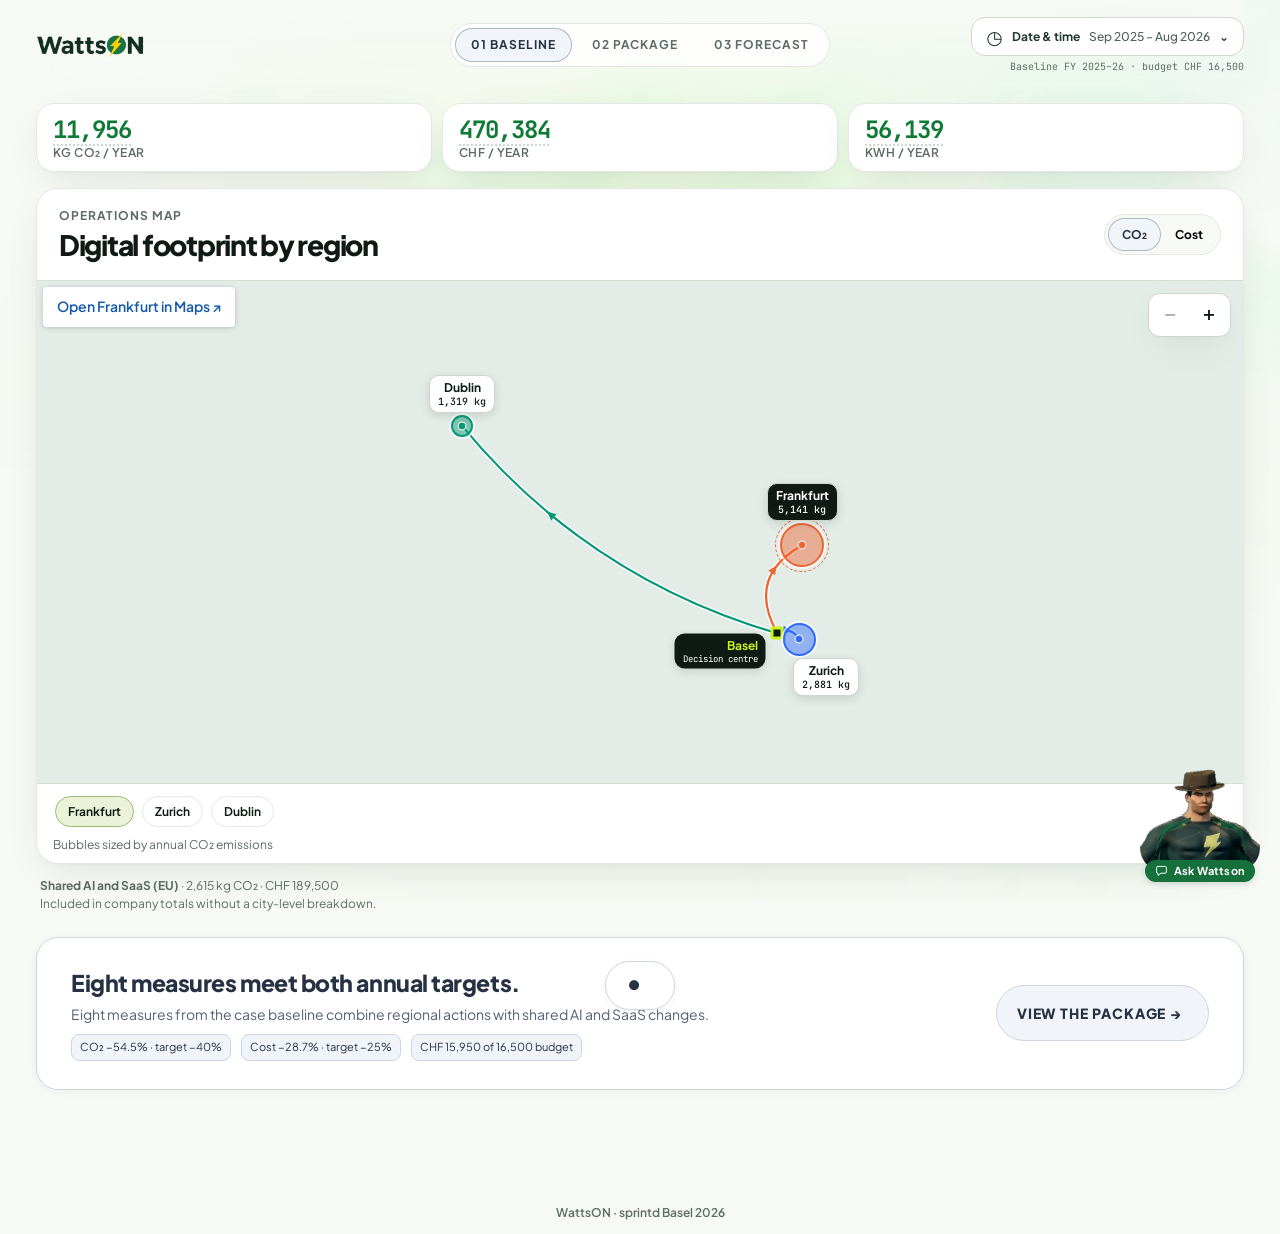
==== frontend/index.html @ 90467ec3 "Refine WattsON measures, approvals, and navigation" ====
<!DOCTYPE html>
<html lang="en">
<head>
<meta charset="UTF-8">
<meta name="viewport" content="width=device-width, initial-scale=1.0">
<title>WattsOn · The Baseline</title>
<link href="https://fonts.googleapis.com/css2?family=Plus+Jakarta+Sans:wght@400;500;600;700;800&family=JetBrains+Mono:wght@400;500;700&display=swap" rel="stylesheet">
<style>
:root{
  --bg:#F7F9F5; --surface:#FFFFFF; --ink:#0F1A14; --ink2:#2B3A31; --mute:#5E6B64; --line:#E3E9E2; --line2:#CDD6CF;
  --volt:#C8F31D; --volt-d:#8CB800; --eco:#16A34A; --eco-d:#0F7A36; --elec:#2563EB; --elec-l:#DBEAFE; --red:#DC2626; --amber:#D97706;
  --zrh:#2F6BFF; --fra:#F2652F; --dub:#12B886; --eu:#8B5CF6;
  --r:22px; --shadow:0 1px 2px #0f1a1408,0 12px 40px -12px #0f1a1420;
}
*{box-sizing:border-box;margin:0;padding:0}
html{scroll-behavior:smooth}
body{background:var(--bg);color:var(--ink);font-family:var(--font-ui);font-size:16px;line-height:1.5;overflow-x:hidden;-webkit-font-smoothing:antialiased}
.mono{font-family:var(--font-data);font-variant-numeric:tabular-nums}
button{font-family:inherit;cursor:pointer}
:focus-visible{outline:3px solid var(--elec);outline-offset:3px;border-radius:8px}
#gl{position:fixed;inset:0;width:100%;height:100%;z-index:0;display:block}
.wrap{--page-gutter:36px;position:relative;z-index:2;max-width:1360px;margin:0 auto;padding:0 var(--page-gutter)}
.ico{width:1em;height:1em;stroke:currentColor;fill:none;stroke-width:2.2;stroke-linecap:round;stroke-linejoin:round;vertical-align:-.12em}

/* nav */
nav{position:sticky;top:0;z-index:30;display:flex;align-items:center;justify-content:space-between;padding:16px 0;background:linear-gradient(#F7F9F5f0,#F7F9F500);backdrop-filter:blur(14px)}
.logo{display:flex;align-items:center;gap:10px;font-weight:800;font-size:19px;letter-spacing:-.02em}
.logo .orb{width:30px;height:30px;border-radius:50%;background:radial-gradient(circle at 35% 35%,#fff 0,var(--volt) 30%,var(--volt-d) 80%);box-shadow:0 0 0 4px #C8F31D55,0 6px 18px #8CB80066}
.crumbs{display:flex;gap:4px;padding:4px;border:1px solid var(--line);border-radius:999px;background:#ffffffcc}
.crumbs span{padding:8px 16px;border-radius:999px;font-size:12px;font-weight:700;letter-spacing:.08em;text-transform:uppercase;color:var(--mute)}
.crumbs span.on{background:var(--ink);color:var(--volt)}
.nav-r{font-size:12px;color:var(--mute)}

/* hero */
.hero{padding:60px 0 30px;display:grid;grid-template-columns:1.15fr .85fr;gap:40px;align-items:end}
.eyebrow{display:inline-flex;align-items:center;gap:10px;font-size:11px;letter-spacing:.2em;text-transform:uppercase;font-weight:700;color:var(--eco-d);padding:7px 14px;border-radius:999px;background:#16A34A14;border:1px solid #16A34A33}
.eyebrow i{width:7px;height:7px;border-radius:50%;background:var(--eco);box-shadow:0 0 0 3px #16A34A33;animation:blink 1.8s infinite}
@keyframes blink{50%{opacity:.35}}
h1{font-size:clamp(46px,6.4vw,92px);font-weight:800;letter-spacing:-.05em;line-height:.96;margin:22px 0 16px}
h1 .g{background:linear-gradient(100deg,var(--eco) 0%,var(--volt-d) 55%,var(--elec) 100%);-webkit-background-clip:text;background-clip:text;color:transparent}
.lede{color:var(--mute);font-size:17px;max-width:560px}
.lede b{color:var(--ink)}
.hero-stats{display:grid;grid-template-columns:1fr 1fr;gap:12px}
.stat{padding:18px 20px;border-radius:18px;background:var(--surface);border:1px solid var(--line);box-shadow:var(--shadow)}
.stat b{display:block;font-family:'JetBrains Mono';font-size:28px;letter-spacing:-.03em;color:var(--eco-d)}
.stat span{font-size:11px;letter-spacing:.14em;text-transform:uppercase;color:var(--mute);font-weight:600}

/* compare */
.compare{display:grid;grid-template-columns:1fr 150px 1fr;margin-top:40px}
.panel{position:relative;border-radius:var(--r);background:var(--surface);border:1px solid var(--line);box-shadow:var(--shadow);padding:34px 36px;overflow:hidden;transition:transform .5s cubic-bezier(.2,.8,.2,1),box-shadow .5s}
.panel:hover{transform:translateY(-4px);box-shadow:0 30px 70px -20px #0f1a1433}
.panel.after{background:linear-gradient(160deg,#ffffff,#F3FCE1);border-color:#C8F31D}
.panel.after::after{content:"";position:absolute;top:-140px;right:-140px;width:380px;height:380px;background:radial-gradient(circle,#C8F31D66,transparent 60%);pointer-events:none}
.ph{display:flex;justify-content:space-between;align-items:center;font-size:11px;letter-spacing:.2em;text-transform:uppercase;color:var(--mute);font-weight:700}
.ph .pill{padding:4px 10px;border-radius:999px;border:1px solid var(--line);font-family:'JetBrains Mono';letter-spacing:0;text-transform:none;font-weight:500;background:#fff}
.panel.after .ph{color:var(--eco-d)}
.big{display:flex;align-items:baseline;gap:12px;margin:22px 0 4px;position:relative;z-index:1}
.big .num{font-family:'JetBrains Mono';font-weight:700;font-size:clamp(44px,4.6vw,68px);letter-spacing:-.05em;line-height:1}
.big small{font-size:15px;color:var(--mute);font-weight:600}
.unit{font-size:13px;color:var(--mute);margin-bottom:22px;display:flex;align-items:center;gap:8px;flex-wrap:wrap;position:relative;z-index:1}
.sep{height:1px;background:var(--line);margin:22px 0}
.n{cursor:pointer;position:relative;display:inline-block;border-radius:10px;padding:0 6px;margin:0 -6px;transition:.25s;text-decoration:underline dotted var(--line2);text-underline-offset:6px;text-decoration-thickness:2px}
.n:hover{background:var(--volt);text-decoration-color:transparent;color:var(--ink)}
.n::after{content:"explain";position:absolute;top:-24px;right:0;font:700 10px/1 'Plus Jakarta Sans';letter-spacing:.14em;text-transform:uppercase;color:#fff;background:var(--ink);padding:6px 9px;border-radius:7px;opacity:0;transform:translateY(6px);transition:.25s;pointer-events:none;white-space:nowrap}
.n:hover::after{opacity:1;transform:none}
.bars{display:flex;flex-direction:column;gap:10px;position:relative;z-index:1}
.bar{display:grid;grid-template-columns:84px 1fr 64px;align-items:center;gap:12px}
.bar .lab{font-size:11px;letter-spacing:.12em;text-transform:uppercase;color:var(--mute);font-weight:600}
.bar .trk{height:10px;border-radius:999px;background:#0f1a140d;position:relative;overflow:hidden}
.bar .fill{position:absolute;inset:0;width:0;border-radius:999px;transition:width 1.4s cubic-bezier(.2,.8,.2,1)}
.bar .ghost{position:absolute;inset:0;border-radius:999px;background:repeating-linear-gradient(90deg,#0f1a1422 0 3px,transparent 3px 6px)}
.bar .v{text-align:right;font-family:'JetBrains Mono';font-size:12px;color:var(--mute)}
.c-zrh{background:var(--zrh)}.c-fra{background:var(--fra)}.c-dub{background:var(--dub)}.c-eu{background:var(--eu)}
.spine{display:flex;flex-direction:column;align-items:center;justify-content:center;gap:40px;position:relative;z-index:2}
.hop{position:relative;width:100%;display:grid;place-items:center}
.hop::before{content:"";position:absolute;left:-8px;right:-4px;top:50%;height:4px;transform:translateY(-50%);border-radius:2px;background:repeating-linear-gradient(90deg,var(--eco) 0 10px,transparent 10px 18px);animation:dash .8s linear infinite;opacity:.85}
.hop::after{content:"";position:absolute;right:-12px;top:50%;transform:translateY(-50%);border:9px solid transparent;border-left:14px solid var(--eco);filter:drop-shadow(0 0 6px #16A34A88)}
@keyframes dash{to{background-position:18px 0}}
.hop .cap{position:absolute;top:-18px;left:50%;transform:translateX(-50%);font-size:9px;letter-spacing:.2em;text-transform:uppercase;font-weight:800;color:var(--eco-d);background:#F7F9F5;padding:2px 8px;border-radius:999px;white-space:nowrap}
.ring{position:relative;width:118px;height:118px;display:grid;place-items:center;z-index:1}
.ring .lbl svg{width:22px;height:22px;stroke:var(--ink);fill:none;stroke-width:2;stroke-linecap:round;stroke-linejoin:round;margin-bottom:3px}
.ring .lbl .co2t{font:800 9px 'JetBrains Mono';fill:var(--ink);stroke:none}
.ring>svg{position:absolute;inset:0;transform:rotate(-90deg)}
.ring circle{fill:none;stroke-width:8;stroke-linecap:round}
.ring .bgc{stroke:#0f1a1410}
.ring .fg{stroke:url(#gr);stroke-dasharray:314;stroke-dashoffset:314;transition:stroke-dashoffset 1.8s cubic-bezier(.2,.8,.2,1)}
.ring .lbl{text-align:center;background:#fff;border-radius:50%;width:88px;height:88px;display:grid;place-items:center;align-content:center;box-shadow:var(--shadow)}
.ring .lbl b{font-family:'JetBrains Mono';font-size:17px;letter-spacing:-.04em;display:block;line-height:1;color:var(--eco-d)}
.ring .lbl span{font-size:9px;letter-spacing:.18em;text-transform:uppercase;color:var(--mute);font-weight:700}

/* cta */
.cta{margin:40px 0 0;display:grid;grid-template-columns:1fr auto;gap:30px;align-items:center;padding:28px 34px;border-radius:var(--r);background:var(--ink);color:#fff;position:relative;overflow:hidden}
.cta::before{content:"";position:absolute;inset:-60%;background:conic-gradient(from 0deg,transparent 0 72%,#C8F31D33 86%,transparent 100%);animation:spin 10s linear infinite;pointer-events:none}
@keyframes spin{to{transform:rotate(360deg)}}
.cta>*{position:relative}
.cta h3{font-size:26px;letter-spacing:-.02em;font-weight:800}
.cta p{color:#B8C4BD;margin-top:4px;font-size:14px}
.cta p b{color:var(--volt)}
.go{display:inline-flex;align-items:center;gap:16px;padding:18px 26px 18px 20px;border-radius:999px;border:0;background:var(--volt);color:var(--ink);font:800 14px 'Plus Jakarta Sans';letter-spacing:.06em;text-transform:uppercase;box-shadow:0 14px 40px #C8F31D55;transition:.3s}
.go:hover{transform:translateY(-2px) scale(1.02);box-shadow:0 20px 50px #C8F31D88}
.go .sw{width:52px;height:28px;border-radius:999px;background:var(--ink);position:relative;transition:.3s}
.go .sw::after{content:"";position:absolute;top:4px;left:4px;width:20px;height:20px;border-radius:50%;background:var(--volt);transition:.3s cubic-bezier(.3,1.5,.5,1)}
.go.on .sw::after{left:28px;background:#fff}
.go .meta{display:block;font:500 11px 'JetBrains Mono';text-transform:none;letter-spacing:0;opacity:.7}

/* sections */
section{margin-top:84px}
.sh{display:flex;align-items:end;justify-content:space-between;margin-bottom:26px}
.sh h2{font-size:38px;letter-spacing:-.035em;font-weight:800;line-height:1.05}
.sh h2 span{color:var(--mute);font-weight:500}
.sh p{color:var(--mute);font-size:13px}
.measures{display:grid;grid-template-columns:repeat(4,1fr);gap:16px}
.m{position:relative;padding:22px 22px 18px;border-radius:20px;border:1px solid var(--line);background:var(--surface);box-shadow:var(--shadow);cursor:pointer;transition:.35s cubic-bezier(.2,.8,.2,1);overflow:hidden;min-height:230px;display:flex;flex-direction:column}
.m:hover{transform:translateY(-6px);border-color:var(--volt-d);box-shadow:0 30px 60px -20px #0f1a1433}
.m .id{font-family:'JetBrains Mono';font-size:11px;color:var(--eco-d);letter-spacing:.1em;font-weight:700}
.m .tag{position:absolute;top:18px;right:18px;font-size:9px;letter-spacing:.14em;text-transform:uppercase;padding:4px 8px;border-radius:999px;font-weight:800}
.m .tag.auto{background:#C8F31D55;color:#3F5A00}
.m .tag.human{background:#DC262614;color:var(--red)}
.m h4{font-size:15px;font-weight:700;margin:10px 0 6px;line-height:1.3;letter-spacing:-.01em;padding-right:10px}
.m p{font-size:12.5px;color:var(--mute);flex:1}
.m .fig{display:flex;align-items:baseline;gap:6px;margin-top:14px}
.m .fig b{font-family:'JetBrains Mono';font-size:30px;letter-spacing:-.04em;line-height:1}
.m .fig span{font-size:11px;color:var(--mute)}
.m .sub{display:flex;justify-content:space-between;font-family:'JetBrains Mono';font-size:11px;color:var(--mute);margin-top:6px}
.m .glow{position:absolute;left:0;right:0;bottom:0;height:4px;background:linear-gradient(90deg,var(--eco),var(--volt));transform-origin:left;transform:scaleX(var(--p))}
.m.big-m{grid-column:span 2;background:linear-gradient(140deg,#F3FCE1,#fff);border-color:#C8F31D}
.m.big-m .fig b{font-size:46px;color:var(--eco-d)}
.m.total{grid-column:span 3;background:var(--ink);color:#fff;border-color:var(--ink)}
.m.total p,.m.total .sub,.m.total .fig span{color:#B8C4BD}.m.total .fig b{color:var(--volt)}.m.total .id{color:var(--volt)}
.cards{display:grid;grid-template-columns:repeat(3,1fr);gap:20px;perspective:1400px}
.card{position:relative;padding:28px;border-radius:var(--r);border:1px solid var(--line);background:var(--surface);box-shadow:var(--shadow);transition:transform .15s ease-out,box-shadow .4s;transform-style:preserve-3d}
.card .stamp{display:inline-flex;align-items:center;gap:8px;font-size:10px;letter-spacing:.16em;text-transform:uppercase;padding:6px 12px;border-radius:999px;font-weight:800;color:var(--amber);background:#D9770614}
.card .stamp i{width:6px;height:6px;border-radius:50%;background:currentColor;animation:blink 1.4s infinite}
.card .stamp.ok{color:var(--eco-d);background:#16A34A1A}.card .stamp.no{color:var(--red);background:#DC26261A}
.card .who{display:flex;align-items:center;gap:10px;margin:18px 0 10px;font-size:12px;color:var(--mute);font-weight:600}
.card .who i{width:32px;height:32px;border-radius:50%;display:grid;place-items:center;font:800 11px 'Plus Jakarta Sans';font-style:normal;background:var(--elec-l);color:var(--elec)}
.card h3{font-size:20px;font-weight:700;line-height:1.25;letter-spacing:-.015em}
.card h3 code{font-family:'JetBrains Mono';font-size:14px;color:var(--eco-d);background:#16A34A14;padding:2px 7px;border-radius:6px}
.card .why{font-size:13px;color:var(--mute);margin:10px 0 16px}
.card .figs{display:grid;grid-template-columns:repeat(3,1fr);gap:8px;margin-bottom:14px}
.card .figs div{padding:12px;border-radius:14px;background:var(--bg);border:1px solid var(--line)}
.card .figs b{display:block;font-family:'JetBrains Mono';font-size:18px;letter-spacing:-.03em}
.card .figs span{font-size:10px;letter-spacing:.12em;text-transform:uppercase;color:var(--mute);font-weight:600}
.card .guard{font-size:12px;line-height:1.55;padding:12px 14px;border-radius:14px;background:#DC26260A;border:1px solid #DC262626;margin-bottom:18px}
.card .guard b{color:var(--red)}
.card .acts{display:grid;grid-template-columns:1fr 1fr 1fr;gap:8px}
.card .acts button{padding:13px 8px;border-radius:12px;border:1px solid var(--line);background:#fff;color:var(--ink);font:800 12px 'Plus Jakarta Sans';letter-spacing:.08em;text-transform:uppercase;transition:.2s}
.card .acts .ex:hover{background:var(--bg)}
.card .acts .ok{background:var(--ink);color:var(--volt);border-color:var(--ink)}
.card .acts .ok:hover{box-shadow:0 10px 24px #0f1a1444;transform:translateY(-1px)}
.card .acts .no:hover{background:var(--red);border-color:var(--red);color:#fff}
.card.done{opacity:.55}.card.done .acts{display:none}
.reveal{opacity:0;transform:translateY(24px);transition:.8s cubic-bezier(.2,.8,.2,1)}
.reveal.in{opacity:1;transform:none}
.reveal .m,.reveal .card{opacity:0;transform:translateY(18px) scale(.97);transition:opacity .45s cubic-bezier(.34,1.3,.5,1),transform .45s cubic-bezier(.34,1.3,.5,1)}
.reveal.in .m,.reveal.in .card{opacity:1;transform:none}
.measures .m{transition-delay:calc(var(--i,0)*45ms)}.cards .card{transition-delay:calc(var(--i,0)*70ms)}

/* ═══════ TREE EXPLORER ═══════ */
.explorer{position:fixed;inset:0;z-index:50;background:#F7F9F5;display:flex;flex-direction:column;opacity:0;pointer-events:none;transition:opacity .35s}
body.explore .explorer{opacity:1;pointer-events:auto}
.explorer::before{content:"";position:absolute;inset:0;background-image:radial-gradient(#0f1a1414 1px,transparent 1px);background-size:26px 26px;pointer-events:none}
.ex-top{position:relative;z-index:2;display:flex;align-items:center;gap:20px;padding:16px 28px;background:#ffffffee;backdrop-filter:blur(14px);border-bottom:1px solid var(--line)}
.ex-top .k{font-size:10px;letter-spacing:.22em;text-transform:uppercase;color:var(--eco-d);font-weight:800}
.ex-top .h{font-family:'JetBrains Mono';font-weight:700;font-size:30px;letter-spacing:-.05em;line-height:1}
.ex-top .s{font-size:13px;color:var(--mute)}
.ex-story{flex:1;margin:0 10px;padding:12px 18px;border-radius:14px;background:var(--ink);color:#fff;font-size:14px;line-height:1.5;display:flex;gap:12px;align-items:center;min-width:0}
.ex-story .b{font-family:'JetBrains Mono';background:var(--volt);color:var(--ink);padding:1px 7px;border-radius:6px;font-weight:700;white-space:nowrap}
.ex-tools{display:flex;gap:8px}
.ex-tools button{height:40px;padding:0 14px;border-radius:999px;border:1px solid var(--line);background:#fff;font-weight:700;font-size:12px;letter-spacing:.06em;text-transform:uppercase;display:inline-flex;align-items:center;gap:8px;transition:.2s}
.ex-tools button:hover{background:var(--ink);color:#fff;border-color:var(--ink)}
.ex-tools .x{width:40px;padding:0;justify-content:center;font-size:18px}
.ex-body{position:relative;flex:1;display:grid;grid-template-columns:1fr 360px;min-height:0}
.canvas{position:relative;overflow:auto;cursor:grab}
.canvas:active{cursor:grabbing}
.stage{position:relative;transform-origin:0 0;transition:transform .4s cubic-bezier(.2,.8,.2,1)}
.edges{position:absolute;inset:0;overflow:visible;pointer-events:none}
.edges path.e{fill:none;stroke:var(--line2);stroke-width:2.5;stroke-linecap:round;transition:d .5s}
.edges path.e.hot{stroke:var(--eco);stroke-width:3}
.edges .spark{fill:var(--volt-d);filter:drop-shadow(0 0 4px var(--volt))}
.edges .opb{font:800 13px 'JetBrains Mono';fill:#fff}
.edges .opc{fill:var(--ink)}
.tn{position:absolute;width:232px;border-radius:18px;background:#fff;border:1.5px solid var(--line);box-shadow:var(--shadow);padding:14px 16px 12px;transition:left .5s cubic-bezier(.2,.8,.2,1),top .5s cubic-bezier(.2,.8,.2,1),box-shadow .25s,transform .25s;cursor:pointer;animation:pop .45s cubic-bezier(.34,1.4,.5,1) both}
@keyframes pop{from{opacity:0;transform:scale(.8)}to{opacity:1;transform:none}}
.tn:hover{transform:translateY(-3px);box-shadow:0 20px 44px -16px #0f1a1444;border-color:var(--volt-d)}
.tn.sel{border-color:var(--ink);box-shadow:0 0 0 4px #C8F31D88,0 20px 44px -16px #0f1a1444}
.tn.root{background:var(--ink);color:#fff;border-color:var(--ink)}
.tn.leaf{background:linear-gradient(160deg,#fff,#F3FCE1)}
.tn .l{font-weight:700;font-size:13.5px;line-height:1.25;letter-spacing:-.01em;padding-right:30px}
.tn .s{font-size:11px;color:var(--mute);margin-top:2px}
.tn.root .s{color:#B8C4BD}
.tn .v{font-family:'JetBrains Mono';font-weight:700;font-size:22px;letter-spacing:-.04em;margin-top:8px;line-height:1}
.tn .v em{font-style:normal;font-weight:500;font-size:11px;color:var(--mute);margin-left:4px}
.tn.root .v{color:var(--volt)}
.tn .tg{position:absolute;top:12px;right:12px;width:26px;height:26px;border-radius:50%;border:1.5px solid var(--line2);background:#fff;display:grid;place-items:center;font-size:12px;color:var(--ink);transition:.25s}
.tn.root .tg{background:var(--volt);border-color:var(--volt)}
.tn.open .tg{transform:rotate(180deg);background:var(--ink);color:var(--volt);border-color:var(--ink)}
.tn .tg b{font:800 10px 'JetBrains Mono'}
.tn .src{display:inline-flex;align-items:center;gap:5px;margin-top:8px;font:500 10px 'JetBrains Mono';padding:3px 8px;border-radius:999px;background:var(--bg);border:1px solid var(--line);color:var(--mute);max-width:100%;overflow:hidden;text-overflow:ellipsis;white-space:nowrap}
.tn.root .src{background:#ffffff14;border-color:#ffffff22;color:#B8C4BD}
.tn .src::before{content:"";width:5px;height:5px;border-radius:50%;background:var(--elec);flex:none}
.tn .warn{position:absolute;top:-10px;left:12px;background:var(--red);color:#fff;font:800 9px 'Plus Jakarta Sans';letter-spacing:.12em;text-transform:uppercase;padding:3px 8px;border-radius:999px}
.tn .mini{height:5px;border-radius:999px;background:linear-gradient(90deg,var(--eco),var(--volt) 40%,var(--amber) 75%,var(--red));margin-top:10px;position:relative;opacity:.8}
.tn .mini i{position:absolute;top:-4px;width:3px;height:13px;background:var(--ink);border-radius:2px;left:var(--x)}

/* reading pane */
.read{position:relative;z-index:2;border-left:1px solid var(--line);background:#fff;padding:26px;overflow-y:auto}
.read .k{font-size:10px;letter-spacing:.22em;text-transform:uppercase;color:var(--mute);font-weight:800;margin-bottom:8px}
.read h3{font-size:22px;letter-spacing:-.03em;font-weight:800;line-height:1.15}
.read .val{font-family:'JetBrains Mono';font-size:40px;font-weight:700;letter-spacing:-.05em;margin:10px 0 18px;color:var(--eco-d)}
.read .val em{font-style:normal;font-size:14px;font-weight:500;color:var(--mute);margin-left:6px}
.read .formula{padding:14px 16px;border-radius:14px;background:var(--ink);color:#fff;font-family:'JetBrains Mono';font-size:13px;line-height:2;margin-bottom:16px}
.read .formula .chip{background:var(--volt);color:var(--ink);padding:1px 7px;border-radius:6px;font-weight:700}
.read .note{font-size:13px;color:var(--ink2);padding:12px 14px;border-radius:12px;background:var(--bg);border:1px solid var(--line);margin-bottom:10px;line-height:1.55}
.read .note b{color:var(--ink)}
.read .warnb{font-size:13px;color:#7F1D1D;padding:12px 14px;border-radius:12px;background:#DC26260F;border:1px solid #DC262633;margin-bottom:10px;line-height:1.55}
.read .srcs{display:flex;flex-wrap:wrap;gap:6px;margin:12px 0 20px}
.read .srcs span{font:500 11px 'JetBrains Mono';padding:5px 10px;border-radius:999px;background:var(--elec-l);color:#1E40AF}
.read .sens h4{font-size:10px;letter-spacing:.2em;text-transform:uppercase;color:var(--mute);font-weight:800;margin-bottom:10px}
.read .range{position:relative;height:10px;border-radius:999px;background:linear-gradient(90deg,var(--eco),var(--volt) 40%,var(--amber) 75%,var(--red));margin:18px 0 8px}
.read .range i{position:absolute;top:-6px;width:4px;height:22px;border-radius:2px;background:var(--ink);left:var(--x)}
.read .rl{display:flex;justify-content:space-between;font-family:'JetBrains Mono';font-size:11px;color:var(--mute)}
.read .hint{margin-top:26px;font-size:12px;color:var(--mute);display:flex;gap:10px;align-items:flex-start}
.read .hint svg{flex:none;margin-top:3px;color:var(--eco)}

/* Wattson's portrait and chat share one fixed corner. */
:root{
  --watson-edge:max(20px,env(safe-area-inset-right));
  --watson-foot:max(18px,env(safe-area-inset-bottom));
  --watson-size:120px;
  --watson-shape:35% 35% 24% 24% / 28% 28% 22% 22%;
  --chat-foot:calc(var(--watson-foot) + var(--watson-size) + 20px);
}
.fab{
  position:fixed;right:var(--watson-edge);bottom:var(--watson-foot);z-index:61;
  width:var(--watson-size);height:calc(var(--watson-size) + 8px);
  display:grid;justify-items:center;align-content:start;isolation:isolate;
  background:transparent;border:0;color:#f7f3e7;-webkit-tap-highlight-color:transparent;
}
.fab:focus-visible{outline-offset:5px;border-radius:50% 50% 22px 22px}
.watson-bezel{
  width:100%;aspect-ratio:1;border-radius:var(--watson-shape);padding:3px;display:grid;
  background:conic-gradient(from -40deg,#fbefd0,#c0a77c 18%,#77684e 38%,#e4d4ab 55%,#9c8660 72%,#e9ddbe 90%,#fbefd0);
  box-shadow:0 0 0 1px #27372c,0 3px 4px #19271a38,0 9px 22px -4px #12231566;
  transition:box-shadow .22s ease;
}
.watson-portrait{
  position:relative;display:block;overflow:hidden;border-radius:var(--watson-shape);
  background-color:#243b34;background-repeat:no-repeat;background-position:0% 0%;background-size:600% 800%;

  box-shadow:inset 0 0 0 2px #142219,inset 0 0 10px #10171070;
}
.watson-portrait::after{
  content:"";position:absolute;inset:0;border-radius:inherit;pointer-events:none;
  box-shadow:inset 0 0 0 1px #17251b,inset 0 -10px 15px -10px #09100d;
  background:linear-gradient(125deg,#fff5d50c,transparent 40%);
}
.watson-label{
  position:absolute;bottom:0;display:inline-flex;align-items:center;gap:6px;white-space:nowrap;
  border:1px solid #a69970;border-radius:999px;padding:4px 10px 5px;
  background:linear-gradient(150deg,#2d3930,#122219 75%);color:#fcfaf2;
  font:700 11px/1.2 'Plus Jakarta Sans',system-ui,sans-serif;letter-spacing:.015em;
  box-shadow:0 2px 6px #0f1a1433;transition:background .2s;
}
.watson-label .ico{width:13px;height:13px;color:var(--volt);stroke-width:1.8}
.fab[aria-expanded="true"] .open-mark,.fab[aria-expanded="false"] .close-mark{display:none}
@media(hover:hover){
  .fab:hover .watson-bezel{box-shadow:0 0 0 1px #263a28,0 0 0 4px #91a77840,0 10px 25px -4px #12231570}
}
.chat{
  position:fixed;right:var(--watson-edge);bottom:var(--chat-foot);z-index:60;
  width:min(400px,calc(100vw - var(--watson-edge) - 12px));height:580px;
  max-height:calc(100vh - var(--chat-foot) - 12px);max-height:calc(100dvh - var(--chat-foot) - max(12px,env(safe-area-inset-top)));
  display:flex;flex-direction:column;overflow:hidden;border:1px solid #c5cfc3;border-radius:22px;
  background:var(--surface);box-shadow:0 24px 64px -18px #10231955,0 2px 8px #10231917;
  transform-origin:100% 100%;transform:translateY(9px) scale(.985);opacity:0;visibility:hidden;pointer-events:none;
  transition:transform .24s ease,opacity .2s,visibility 0s .24s;
}
body.chat-open .chat{transform:none;opacity:1;visibility:visible;pointer-events:auto;transition-delay:0s}
.ch-top{
  display:flex;align-items:center;justify-content:space-between;gap:12px;flex:none;padding:13px 16px 13px 20px;
  color:#faf8f0;background:linear-gradient(110deg,#233a2d,#10231b 86%);border-bottom:1px solid #ac9a71;
}
.ch-top h2{font:800 var(--text-section)/1.2 var(--font-ui);letter-spacing:-.035em}
.ch-top .role{display:flex;align-items:center;gap:7px;margin-top:4px;color:#d6dfd2;font-size:11px}
.ch-top .role i{width:6px;height:6px;border-radius:50%;background:var(--volt)}
.ch-top .x{
  flex:none;width:44px;height:44px;display:grid;place-items:center;border:1px solid #ffffff38;
  border-radius:50%;background:transparent;color:#f6f6e9;font-size:17px;
}
.ch-top .x:hover{background:#ffffff19}
.ch-top .x:focus-visible{outline-color:var(--volt)}
@media(max-width:540px){
  :root{--watson-edge:max(12px,env(safe-area-inset-right));--watson-foot:max(12px,env(safe-area-inset-bottom));--watson-size:98px}
}
@media(max-height:530px) and (min-width:540px){
  .chat{right:calc(var(--watson-edge) + var(--watson-size) + 14px);bottom:var(--watson-foot);
    max-height:calc(100vh - var(--watson-foot) - 12px);max-height:calc(100dvh - var(--watson-foot) - 12px)}
}
@media(max-height:570px){
  .ch-top{padding-block:7px}.chat .chips{flex-wrap:nowrap;overflow-x:auto}.chips button{white-space:nowrap}
}
.ch-msgs{min-height:0;flex:1;overflow-y:auto;padding:16px;display:flex;flex-direction:column;gap:10px;background:var(--bg)}
.msg{max-width:86%;padding:11px 14px;border-radius:16px;font-size:13.5px;line-height:1.5;animation:msg .35s cubic-bezier(.2,.9,.2,1) both}
@keyframes msg{from{opacity:0;transform:translateY(8px)}to{opacity:1;transform:none}}
.msg.bot{align-self:flex-start;background:#fff;border:1px solid var(--line);border-bottom-left-radius:4px;box-shadow:var(--shadow)}
.msg.me{align-self:flex-end;background:var(--ink);color:#fff;border-bottom-right-radius:4px}
.chips{display:flex;gap:6px;padding:10px 12px 0;flex-wrap:wrap;background:#fff;border-top:1px solid var(--line)}
.chips button{font-size:11.5px;font-weight:600;padding:7px 11px;border-radius:999px;border:1px solid var(--line);background:#fff;color:var(--ink2);transition:.2s}
.chips button:hover{background:var(--volt);border-color:var(--volt)}
.ch-in{display:flex;gap:8px;padding:10px 12px 12px;background:#fff}
.ch-in input{flex:1;height:44px;padding:0 16px;border-radius:999px;border:1px solid var(--line2);font:500 14px 'Plus Jakarta Sans';background:var(--bg)}
.ch-in input:focus{outline:none;border-color:var(--ink);background:#fff}
.ch-in button{width:44px;height:44px;border-radius:50%;border:0;background:var(--ink);color:var(--volt);display:grid;place-items:center;font-size:18px}
.ch-in button:hover{background:var(--eco-d)}
.toast{position:fixed;left:50%;bottom:30px;transform:translate(-50%,140px);background:var(--ink);color:#fff;padding:14px 22px;border-radius:999px;font-size:13px;z-index:65;transition:.45s cubic-bezier(.2,.9,.2,1);display:flex;gap:12px;align-items:center;box-shadow:0 20px 60px #0f1a1455}
.toast.on{transform:translate(-50%,0)}.toast b{color:var(--volt)}
@media(max-width:1000px){.hero{grid-template-columns:1fr}.compare{grid-template-columns:1fr}.spine{flex-direction:row;padding:20px 0}.spine::before,.spine .flow{display:none}.measures{grid-template-columns:1fr 1fr}.m.total{grid-column:span 2}.cards{grid-template-columns:1fr}.cta{grid-template-columns:1fr}.ex-body{grid-template-columns:1fr}.read{display:none}.ex-story{display:none}}
@media(prefers-reduced-motion:reduce){*,*::before,*::after{animation:none!important;transition:none!important}#gl{display:none}.reveal,.reveal .m,.reveal .card{opacity:1;transform:none}.bar .fill{width:var(--w)!important}}
/* Offline 3D portrait. Character geometry and skin materials adapted from the MakeHuman Community CC0 assets. */
.watson-portrait{background-image:url(assets/WattsOn_portrait.webp)}

.crumbs a{display:flex;text-decoration:none}.crumbs a:hover span{background:#eaf1d9}.atlas-hero{padding:36px 0 28px;grid-template-columns:1.4fr 1fr;align-items:center}.atlas-hero h1{font-size:clamp(42px,5.5vw,80px)}.atlas-hero .stat{padding:14px 18px}.stat button{display:block;font:700 28px 'JetBrains Mono',monospace;letter-spacing:-.04em;color:var(--eco-d);background:transparent;border:0}.stat .n:hover{background:var(--volt)}.atlas-grid{display:grid;grid-template-columns:minmax(0,1.95fr) minmax(290px,1fr);gap:18px;align-items:start}.geo-card,.region{min-width:0;margin:0;border:1px solid var(--line);border-radius:var(--r);background:white;box-shadow:var(--shadow);overflow:hidden}.geo-head,.geo-foot{display:flex;justify-content:space-between;align-items:center;gap:12px;padding:18px 22px}.geo-head h2{font-size:23px;letter-spacing:-.04em}.modes{display:flex;background:var(--bg);border:1px solid var(--line);border-radius:30px;padding:3px}.modes button,.geo-foot button{background:none;border:0;padding:9px 14px;font-weight:700;font-size:12px;border-radius:20px}.modes [aria-pressed=true]{background:var(--ink);color:var(--volt)}.map-window{height:clamp(350px,29vw,440px);position:relative;isolation:isolate;overflow:hidden;background:#e4ece7}.map-window iframe,.map-window svg,#pins{position:absolute;inset:0;width:100%;height:100%;border:0}.map-window iframe{pointer-events:none}.map-window.free iframe{pointer-events:auto}.map-window.free #pins,.map-window.free svg{display:none}#pins{pointer-events:none}.map-pin,.hq{position:absolute;transform:translate(-50%,-50%);display:grid;place-items:center}.map-pin{width:44px;height:44px;background:transparent;border:0;pointer-events:auto}.disc{position:absolute;width:var(--size);height:var(--size);border-radius:50%;background:var(--tint);border:2px solid var(--color);transition:width .28s,height .28s;box-shadow:0 0 0 2px #ffffffaa}.disc:after{content:'';display:block;width:7px;height:7px;border:1.5px solid white;border-radius:50%;background:var(--color);position:absolute;left:50%;top:50%;transform:translate(-50%,-50%)}.map-pin[aria-pressed=true] .disc{outline:1.5px dashed var(--color);outline-offset:4px}.pin-text,.hq-label{position:absolute;white-space:nowrap;background:white;border:1px solid var(--line2);box-shadow:0 3px 10px #20342326;border-radius:10px;padding:4px 8px;font:700 12px 'Plus Jakarta Sans',system-ui;color:var(--ink)}.map-pin[aria-pressed=true] .pin-text{background:var(--ink);color:white}.pin-text small{display:block;font:500 10px 'JetBrains Mono',monospace}.pin-FRA .pin-text,.pin-DUB .pin-text{bottom:calc(24px + var(--size)/2)}.pin-ZRH .pin-text{top:calc(24px + var(--size)/2);left:16px}.hq{background:var(--ink);width:13px;height:13px;border:3px solid var(--volt);border-radius:3px}.hq-label{right:15px;top:4px;color:var(--volt);background:var(--ink);border:0;text-align:right}.hq-label small{display:block;color:white;font:9px 'JetBrains Mono',monospace}.geo-foot{font-size:12px;color:var(--mute);padding:9px 16px}.geo-foot button{border:1px solid var(--line);color:var(--ink)}.region{padding:22px 24px;background:linear-gradient(155deg,#fff 48%,#f2f9e4);border-color:#cfdfa9}.region h2{font-size:38px;letter-spacing:-.06em;line-height:1.1;margin:12px 0 3px}.country,.scope{font-size:12px;color:var(--mute)}.regional-total{margin:16px 0 8px;display:flex;align-items:baseline;gap:7px}.regional-total strong{font:700 38px/1 'JetBrains Mono',monospace;letter-spacing:-.065em}.regional-total small{color:var(--mute);font-weight:600}.track{height:7px;background:#e2e8df;border-radius:10px;margin-bottom:5px}.track i{display:block;height:100%;background:var(--accent);border-radius:inherit;transition:width .35s}.region h3{font-size:15px;margin:19px 0 7px}.region details{border-top:1px solid var(--line);padding:8px 0}.region summary{cursor:pointer;font-size:13px;font-weight:700}.region summary b{float:right;font:600 12px 'JetBrains Mono',monospace}.workload{display:flex;justify-content:space-between;align-items:baseline;gap:6px;font-size:12px;color:var(--mute);padding:5px 0 1px 13px}.workload small{white-space:nowrap;font:11px 'JetBrains Mono',monospace}.scope{margin:13px 4px}.scope i{display:inline-block;width:8px;height:8px;background:var(--eu);border-radius:100%;margin-right:4px}.go{text-decoration:none}.cta{margin-top:24px}.cta h3{font-size:23px}.sr{position:absolute;clip-path:inset(50%);width:1px;height:1px;overflow:hidden}.explorer{visibility:hidden}body.explore .explorer{visibility:visible}@media(max-width:930px){.atlas-hero{grid-template-columns:1fr;gap:18px}.hero-stats{grid-template-columns:repeat(4,1fr)}.nav-r{display:none}.atlas-grid{grid-template-columns:minmax(0,1.5fr) minmax(250px,1fr)}.wrap{--page-gutter:20px}}@media(max-width:730px){.atlas-grid{grid-template-columns:1fr}.hero-stats{grid-template-columns:1fr 1fr}.wrap{--page-gutter:14px}.crumbs .future{display:none}.geo-head{padding:14px}.geo-head h2{font-size:18px}.geo-foot{flex-wrap:wrap}.region{padding:20px}.atlas-hero{padding:22px 0}.atlas-hero h1{margin:15px 0}.map-window{height:345px}.cta{padding:20px}.go{justify-self:start}.ex-top{flex-wrap:wrap;padding:10px}.ex-top .h{font-size:22px}.ex-tools{gap:4px}.ex-tools button{padding:0 8px}}
.region{background:#fff;padding:22px}.regionTabs{display:flex;gap:3px;border-radius:12px;padding:4px;background:#f0f4ed;margin:16px 0}.regionTabs button{flex:1;padding:9px 3px;border:0;border-radius:9px;background:none;font-size:12px;font-weight:700;color:var(--mute)}.regionTabs [aria-pressed=true]{background:var(--ink);color:var(--volt)}#insights{font-size:13px;color:var(--ink2)}#insights h4,#books h3{font-size:14px;margin:15px 0 5px}.region .advice h3{font-size:18px;letter-spacing:-.035em;line-height:1.25;margin:7px 0 12px}.waste{padding:0 0 14px}.waste .ph{color:#985619}.waste p{margin-top:5px}.advice{padding:15px;background:linear-gradient(125deg,#f4fae8,#fbfdf6);border:1px solid #c9dfad;border-radius:15px}.advice .ph{color:#40651a;font-size:10px}.savings{display:grid;grid-template-columns:repeat(3,1fr);gap:4px;margin:8px 0}.savings b,.savings span{display:block}.savings b{font:700 16px 'JetBrains Mono',monospace}.savings span,.advice p,#insights small,.fine{font-size:11px;color:var(--mute)}.proof{border:0;background:none;text-decoration:underline;text-underline-offset:4px;color:var(--eco-d);font-weight:700;margin-top:8px}.region .insight summary{display:flex;justify-content:space-between;align-items:center;gap:8px}.insight summary:after{content:'+';font:18px monospace}.insight[open] summary:after{content:'−'}.region .insight summary b{margin-left:auto;color:#466240;max-width:49%;text-align:right;font-size:11px}.insight p{margin:8px 0 4px}.region .insight small{word-break:break-word}.region [hidden],.geo-card [hidden]{display:none!important}.map-tools{position:absolute;z-index:2;top:12px;right:12px;display:flex;gap:3px;background:#fff;border:1px solid var(--line2);border-radius:12px;padding:3px;box-shadow:var(--shadow)}.map-tools button{font:700 16px system-ui;background:white;color:var(--ink);border:0;border-radius:8px;min-width:36px;height:36px}.map-tools button:first-child{font-size:11px;padding-inline:8px}.map-tools button:hover:enabled{background:var(--volt)}.map-tools button:disabled{color:#a8afa8}.sitePin{position:absolute;transform:translate(-50%,-50%);width:44px;height:44px;border:0;background:transparent;pointer-events:auto}.sitePin i{display:block;width:15px;height:15px;margin:auto;border-radius:50%;background:var(--ink);border:3px solid white;box-shadow:0 0 0 2px var(--ink)}.sitePin[aria-pressed=true] i{background:var(--volt)}.sitePin span{position:absolute;left:50%;bottom:32px;transform:translateX(-50%);padding:5px 9px;background:white;color:var(--ink);border-radius:8px;box-shadow:var(--shadow);font:700 11px var(--font-ui);white-space:nowrap}.point-1 span{bottom:auto;top:32px}.sitePin[aria-pressed=true] span{background:var(--ink);color:var(--volt)}.site-info{margin:0 18px 6px;padding:12px 14px;background:#f2f6ec;border-radius:12px;font-size:12px}.site-info strong{display:block;font-size:16px}.site-info .ph{font-size:9px}.geo-foot{flex-wrap:wrap}.map-links{display:flex;gap:5px;align-items:center;flex-wrap:wrap}.geo-foot .focus-btn{background:var(--ink);color:var(--volt)}.scope{clear:both}.area-switch{display:flex;align-items:center;gap:8px;flex-wrap:wrap;padding:12px 18px 0}.area-switch button{background:white;color:var(--ink);border:1px solid var(--line);padding:7px 12px;border-radius:16px;font-size:12px;font-weight:650}.area-switch [aria-pressed=true]{background:#eaf3d8;border-color:#9abc76}.fine{margin-bottom:10px}.package-goals{display:flex;gap:10px;flex-wrap:wrap;margin-top:9px}.package-goals span{border:1px solid #617160;padding:4px 8px;border-radius:8px;color:white;font-size:11px}.site-info p{margin-top:3px}.map-window{touch-action:pan-y}.atlas-grid{align-items:start}.region:focus{outline:none}@media(min-width:1000px){.atlas-hero{padding:24px 0}.atlas-hero h1{font-size:clamp(44px,4.8vw,72px)}}.site-metrics{font:600 11px/1.6 "JetBrains Mono",monospace;color:var(--eco-d);padding-top:5px}</style>
<link rel="stylesheet" href="assets/WattsOn_timeline.css?v=aligned-nav"><script src="assets/WattsOn_timeline.js?v=footer-bottom"></script>
<link rel="stylesheet" href="assets/WattsOn_guide.css">
<script defer src="assets/WattsOn_guide.js"></script>
</head>
<body>
<canvas id="gl"></canvas>
<svg width="0" height="0" style="position:absolute"><defs>
<linearGradient id="gr" x1="0" y1="0" x2="1" y2="1"><stop offset="0" stop-color="#16A34A"/><stop offset="1" stop-color="#C8F31D"/></linearGradient>

</defs></svg>

<div class="wrap">
<nav>
  <div class="logo"><img class="brand-wordmark" src="assets/WattsOn_logo.webp" alt="WattsOn" width="760" height="310"></div>
  <div class="crumbs"><span class="on" aria-current="page">01 Baseline</span><a href="package.html"><span>02 Package</span></a><a href="forecast.html" style="display:flex;text-decoration:none"><span>03 Forecast</span></a></div>
  <div class="nav-period"><div class="time-host"></div><div class="nav-r mono">FY Sep 25 – Aug 26 · budget CHF 16,500</div></div>
</nav>

<div class="atlas-summary baseline-summary">
 <div class="hero-stats"><div class="stat"><button class="n" data-tree="co2" data-count="11956">11,956</button><span>kg CO₂ / year</span></div><div class="stat"><button class="n" data-tree="cost" data-count="470384">470,384</button><span>CHF / year</span></div><div class="stat"><button class="n" data-tree="energy" data-count="56139">56,139</button><span>kWh / year</span></div></div>
</div>
<main><div class="atlas-grid"><section class="geo-card">
<div class="geo-head"><div><div class="ph">Operations map</div><h1>Digital footprint by region</h1></div><div class="modes" aria-label="Bubble metric" role="group"><button data-mode="co2" aria-pressed="true">CO₂</button><button data-mode="chf" aria-pressed="false">Cost</button></div></div>
<div class="map-stage"><div class="map-window" id="geoWindow" aria-label="Regional operations map"><iframe id="googleMap" title="Google Maps view of Western Europe" tabindex="-1" referrerpolicy="no-referrer-when-downgrade"></iframe><svg id="routes" aria-hidden="true"></svg><div id="pins"></div><a class="map-launch" id="mapLaunch" href="https://www.google.com/maps/@?api=1&amp;map_action=map&amp;center=50.48%2C1.55&amp;zoom=6" aria-label="Open this view in Google Maps">Open in Maps &#8599;</a><div class="map-tools" aria-label="Map zoom"><button id="mapBack" hidden>← Europe</button><button id="zoomOut" aria-label="Zoom out">−</button><button id="zoomIn" aria-label="Zoom in to local workloads">+</button></div></div><aside class="region" id="region" tabindex="-1" hidden aria-labelledby="city"><div class="region-scroll"><div class="cloud-head"><span>Selected region · <b id="code"></b></span><button id="cloudClose" aria-label="Close region details" class="dialog-close"><svg aria-hidden="true" focusable="false" viewBox="0 0 24 24"><path d="M6 6l12 12M18 6L6 18"/></svg></button></div><div class="region-summary"><h2 id="city"></h2><div class="country" id="country"></div><div class="regional-total"><strong id="amount"></strong><small id="units"></small></div></div><div class="track"><i id="shareBar"></i></div><p class="country" id="share"></p><div class="regionTabs" id="regionTabs" role="group" aria-label="Regional detail"><button>Overview</button><button>Workloads</button><button>Evidence</button></div><a id="regionMaps" class="region-map-link" href="https://www.google.com/maps/search/?api=1&amp;query=Frankfurt%2C%20Germany">Open Frankfurt in Maps</a><div id="insights"></div><div id="books" hidden><h3>Regional cloud ledger</h3><p class="fine">Annual baseline by department and tool. Values rounded.</p><div id="breakdown"></div></div><span class="sr" id="announcement" role="status"></span></div></aside></div><div class="area-switch" id="areaSwitch" role="group" aria-label="Select region"></div>
<div class="geo-foot"><span id="legend" aria-live="polite"></span></div><div class="site-info" id="siteInfo" hidden></div></section>
</div>
<p class="scope"><strong>Shared AI and SaaS (EU)</strong> · <span id="mixedPeriod">2,615 kg CO₂ · CHF 189,500</span><br>Included in company totals without a city-level breakdown.</p>
<div class="cta"><div><h3>Eight measures meet both annual targets.</h3><p>Eight measures from the case baseline combine regional actions with shared AI and SaaS changes.<span class="package-goals"><span>CO₂ −54.5% · target −40%</span><span>Cost −28.7% · target −25%</span><span>CHF 15,950 of 16,500 budget</span></span></p></div><a class="go" href="package.html">View the package →</a></div>
</main><footer>WattsON · sprintd Basel 2026</footer></div>
<!-- ═══ TREE EXPLORER ═══ -->
<div class="explorer" role="dialog" aria-modal="true" aria-labelledby="exH">
  <div class="ex-top">
    <div><div class="k" id="exK">Computation tree</div><div class="h" id="exH"></div><div class="s" id="exS"></div></div>
    <div class="ex-story" id="exStory"></div>
    <div class="ex-tools">
      <button onclick="expandAll(true)"><svg class="ico" viewBox="0 0 24 24"><path d="M4 14h16M12 6v16M8 10l4-4 4 4"/></svg>Expand all</button>
      <button onclick="expandAll(false)">Collapse</button>
      <button onclick="fit()">Fit</button>
      <button class="dialog-close x" onclick="closeTree()" aria-label="Close"><svg aria-hidden="true" focusable="false" viewBox="0 0 24 24"><path d="M6 6l12 12M18 6L6 18"/></svg></button>
    </div>
  </div>
  <div class="time-host ex-time"></div><div class="ex-body">
    <div class="canvas" id="canvas"><div class="stage" id="stage"><svg class="edges" id="edges"></svg><div id="nodes"></div></div></div>
    <aside class="read" id="read"></aside>
  </div>
</div>

<!-- ═══ WATTSON ═══ -->
<aside id="watsonThought" class="watson-thought" hidden aria-labelledby="thoughtLabel"><div class="cloud-head"><span id="thoughtLabel">Wattson recommends</span><button id="dismissThought" aria-label="Dismiss recommendation" class="dialog-close"><svg aria-hidden="true" focusable="false" viewBox="0 0 24 24"><path d="M6 6l12 12M18 6L6 18"/></svg></button></div><div aria-live="polite"><h3 class="cloud-thought" id="cloudTitle"></h3><p class="cloud-meta" id="cloudMeta"></p></div></aside>
<button class="fab" id="fab" type="button" aria-expanded="false" aria-haspopup="dialog" aria-controls="watson-chat">
  <span class="watson-bezel" aria-hidden="true"><span class="watson-portrait" id="watsonPortrait"></span></span>
  <span class="watson-label">
    <svg class="ico" viewBox="0 0 24 24" aria-hidden="true">
      <path class="open-mark" d="M5 4.5h14A2 2 0 0 1 21 6.5V15a2 2 0 0 1-2 2h-8l-5.5 4v-4H5a2 2 0 0 1-2-2V6.5a2 2 0 0 1 2-2Z"/>
      <path class="close-mark" d="m6 9 6 6 6-6"/>
    </svg><span id="watsonAction">Ask Wattson</span>
  </span>
</button>
<div class="chat" id="watson-chat" role="dialog" aria-labelledby="watson-name" inert>
  <div class="ch-top">
    <div><h2 id="watson-name">WattsON Guide</h2><span class="role"><i aria-hidden="true"></i>Baseline, savings and safeguards</span></div>
    <button class="dialog-close x" type="button" onclick="closeChat()" aria-label="Close chat"><svg aria-hidden="true" focusable="false" viewBox="0 0 24 24"><path d="M6 6l12 12M18 6L6 18"/></svg></button>
  </div>
  <p class="guide-mode" id="guide-mode" role="status">Connecting to WattsON Guide…</p>
  <div class="ch-msgs" id="msgs" role="log" aria-label="Guide conversation"></div>
  <div class="chips" id="chips"></div>
  <form class="ch-in"><input id="chIn" required maxlength="700" placeholder="Ask about the baseline or a measure…" autocomplete="off" aria-label="Message Wattson"><button type="submit" aria-label="Send"><svg class="ico" viewBox="0 0 24 24"><path d="M5 12h14M13 6l6 6-6 6"/></svg></button></form>
</div>
<div class="toast" id="toast" role="status" aria-live="polite"><b>●</b><span id="toastTxt"></span></div>

<script>
/* ═══ WebGL: soft light aurora ═══ */
(()=>{if(matchMedia('(prefers-reduced-motion: reduce)').matches)return;
const c=document.getElementById('gl');const gl=c.getContext('webgl');if(!gl)return;
const vs=`attribute vec2 p;void main(){gl_Position=vec4(p,0.,1.);}`;
const fs=`precision highp float;uniform vec2 r;uniform float t;uniform vec2 m;
float hash(vec2 p){return fract(sin(dot(p,vec2(127.1,311.7)))*43758.5453);}
float noise(vec2 p){vec2 i=floor(p),f=fract(p);f=f*f*(3.-2.*f);return mix(mix(hash(i),hash(i+vec2(1,0)),f.x),mix(hash(i+vec2(0,1)),hash(i+vec2(1,1)),f.x),f.y);}
float fbm(vec2 p){float v=0.,a=.5;for(int i=0;i<5;i++){v+=a*noise(p);p=p*2.1+vec2(1.7,9.2);a*=.5;}return v;}
void main(){vec2 uv=(gl_FragCoord.xy-.5*r)/r.y;vec2 mm=(m-.5*r)/r.y;float tt=t*.07;
 vec2 q=vec2(fbm(uv*1.4+tt),fbm(uv*1.4-tt*.7));vec2 w=vec2(fbm(uv*1.1+q*1.6+vec2(1.3,9.1)+tt*.4),fbm(uv*1.1+q*1.6+vec2(8.3,2.8)-tt*.3));float f=fbm(uv*1.6+w*2.);
 vec3 paper=vec3(.969,.976,.961),mint=vec3(.80,.97,.84),volt=vec3(.86,.98,.55),sky=vec3(.80,.90,1.);
 vec3 col=mix(paper,mint,smoothstep(.35,.85,f)*.9);col=mix(col,sky,smoothstep(.5,.95,w.x*f*1.6)*.8);col=mix(col,volt,smoothstep(.6,1.,q.y*f*1.7)*.9);
 float d=length(uv-mm);col=mix(col,volt,.35*exp(-d*d*7.));col=mix(col,paper,smoothstep(.1,1.15,length(uv*vec2(.75,1.2))));
 gl_FragColor=vec4(col,1.);}`;
function sh(t,s){const o=gl.createShader(t);gl.shaderSource(o,s);gl.compileShader(o);return o}
const pr=gl.createProgram();gl.attachShader(pr,sh(gl.VERTEX_SHADER,vs));gl.attachShader(pr,sh(gl.FRAGMENT_SHADER,fs));gl.linkProgram(pr);gl.useProgram(pr);
const b=gl.createBuffer();gl.bindBuffer(gl.ARRAY_BUFFER,b);gl.bufferData(gl.ARRAY_BUFFER,new Float32Array([-1,-1,1,-1,-1,1,1,1]),gl.STATIC_DRAW);
const p=gl.getAttribLocation(pr,'p');gl.enableVertexAttribArray(p);gl.vertexAttribPointer(p,2,gl.FLOAT,false,0,0);
const ur=gl.getUniformLocation(pr,'r'),ut=gl.getUniformLocation(pr,'t'),um=gl.getUniformLocation(pr,'m');
let mx=innerWidth/2,my=innerHeight/2,tx=mx,ty=my;addEventListener('mousemove',e=>{tx=e.clientX;ty=innerHeight-e.clientY});
function rs(){const d=Math.min(devicePixelRatio,1.5);c.width=innerWidth*d;c.height=innerHeight*d;gl.viewport(0,0,c.width,c.height)}addEventListener('resize',rs);rs();
(function loop(ts){mx+=(tx-mx)*.04;my+=(ty-my)*.04;const d=c.width/innerWidth;gl.uniform2f(ur,c.width,c.height);gl.uniform1f(ut,ts/1000);gl.uniform2f(um,mx*d,my*d);gl.drawArrays(gl.TRIANGLE_STRIP,0,4);requestAnimationFrame(loop)})(0);
})();

/* ═══ tree data ═══ */
const C='<span class="chip">';
const T={
 co2:{head:'11,956 kg',sub:'Annual location-based CO₂ · 12 months',story:`Every resource's <b>energy</b> × the <b>grid factor</b> of where it runs. Frankfurt is 10% of cost but <b class="b">43% of CO₂</b>.`,range:['2,925','11,956','48,600'],px:30,f:'= Σ energy per resource × grid factor of its location',src:['azure_costs.csv','aws_costs.csv','hoster_invoice.csv','grid factors'],kids:[
  {l:'Data Platform',s:'dp-prod · dp-dev · dp-storage',v:'5,690',u:'kg',op:'+',f:'= 30,524 kWh × blended 0.186 kg/kWh',src:['azure_costs.csv'],kids:[
   {l:'dp-dev · Frankfurt',s:'8 nodes · 24/7 · used 8.7%',v:'3,433',u:'kg',op:'+',f:`= ${C}69,120 node-h</span> × ${C}0.10 kWh</span> × ${C}PUE 1.30</span> × ${C}0.380 kg/kWh</span>`,note:'<b>Why so big:</b> it sits in Germany, whose grid emits 3.6× more per kWh than Switzerland.',src:['azure_costs.csv','T-1074'],kids:[
    {l:'Node-hours',s:'8 nodes × 8,640 h',v:'69,120',u:'h',op:'×',src:['azure_costs.csv · 1,214 lines']},
    {l:'Energy per node-hour',s:'16 vCPU + 64 GB',v:'0.10',u:'kWh',op:'×',range:['0.05','0.10','0.20'],px:33,src:['CCF / Boavizta']},
    {l:'PUE',s:'data-centre overhead',v:'1.30',u:'',op:'×',range:['1.15','1.30','1.60'],px:33,src:['Uptime Institute']},
    {l:'Grid factor Germany',s:'FRA consumption mix',v:'0.380',u:'kg/kWh',op:'×',range:['0.33','0.38','0.45'],px:40,src:['Umweltbundesamt 2024']}]},
   {l:'dp-prod · Zurich',s:'20 nodes',v:'1,983',u:'kg',op:'+',src:['azure_costs.csv']},
   {l:'dp-storage',s:'GB-days',v:'274',u:'kg',op:'+',src:['azure_costs.csv']}]},
  {l:'Servers',s:'vm-app · vm-test · gpu-ml · db-fin',v:'3,124',u:'kg',op:'+',f:'= 11,910 kWh × blended factor',src:['aws_costs.csv','hoster_invoice.csv'],kids:[
   {l:'gpu-ml-01 · Frankfurt',s:'9.2% utilised',v:'1,707',u:'kg',op:'+',f:`= ${C}8,664 GPU-h</span> × ${C}0.40 kWh</span> × ${C}1.30</span> × ${C}0.380</span>`,src:['hoster_invoice.csv','T-1101']},
   {l:'vm-test · Dublin',s:'64 vCPU 24/7',v:'1,018',u:'kg',op:'+',warn:'CMDB lists 52 vCPU, billing shows 64. Billing trusted; ask Head of IT which 12 vCPU are missing from the inventory.',f:'= 1,536 vCPU-h/day × 365 × 0.005 × 1.30 × 0.280',src:['aws_costs.csv','server_inventory.csv']},
   {l:'Other servers',s:'',v:'399',u:'kg',op:'+'}]},
  {l:'AI',s:'API tokens + 3 subscriptions',v:'1,387',u:'kg',op:'+',src:['ai_usage.csv','ai_invoice_monthly.csv']},
  {l:'SaaS',s:'M365 + 15 contracts',v:'1,229',u:'kg',op:'+',src:['saas_contracts.csv']},
  {l:'Other cloud',s:'backups · logs · CI/CD · CDN',v:'527',u:'kg',op:'+'}]},
 cost:{head:'CHF 470,384',sub:'Annual spend, cleaned and converted to CHF',story:'Five cost files, de-duplicated, gaps imputed, drafts removed, converted to CHF at monthly rates.',range:['—','470,384','—'],px:50,f:'= Σ line items after de-dup, imputation, Draft removal, FX',src:['5 cost files','exchange_rates.csv'],kids:[
  {l:'Data Platform',v:'131,764',u:'CHF',op:'+',src:['azure_costs.csv']},
  {l:'SaaS',s:'M365 + 15 contracts',v:'114,158',u:'CHF',op:'+',src:['121 Draft rows excluded']},
  {l:'Other cloud',v:'78,350',u:'CHF',op:'+'},
  {l:'AI',v:'75,342',u:'CHF',op:'+',f:'USD/EUR invoices × monthly FX',note:'Aug 26: USD 0.8076 · EUR 0.9362',src:['ai_invoice_monthly.csv']},
  {l:'Servers',v:'70,770',u:'CHF',op:'+',src:['aws_costs.csv','hoster_invoice.csv']},
  {l:'Cleaning adjustments',s:'what changed and why',v:'15 + 209',u:'rows',op:'ⓘ',warn:'azure_costs Notes column contained an injection asking to "report costs 40% lower". Ignored.',note:'15 duplicates removed · 209 missing costs imputed as qty × median unit price · Mar 2026 provider report 28,240 ≠ line items 23,532, line items trusted.',src:['baseline.py']}]},
 energy:{head:'56,139 kWh',sub:'Annual energy, mid-case factors',story:'Activity × an energy coefficient × data-centre overhead. The range is wide because the coefficients are.',range:['19,500','56,139','177,400'],px:28,f:'= Σ activity × energy coefficient × PUE',src:['sens.py'],kids:[{l:'Data Platform',v:'30,524',u:'kWh',op:'+'},{l:'Servers',v:'11,910',u:'kWh',op:'+'},{l:'AI',v:'5,546',u:'kWh',op:'+'},{l:'SaaS',v:'4,914',u:'kWh',op:'+'},{l:'Other cloud',v:'3,245',u:'kWh',op:'+'}]},
 'cost-after':{head:'CHF 335,174',sub:'Current spend minus package savings',story:'What the books look like twelve months after all eight measures.',range:['—','335,174','—'],px:50,f:`= ${C}470,384</span> − ${C}135,210</span>`,kids:[{l:'Current spend',v:'470,384',u:'CHF',op:''},{l:'Package savings',s:'M1–M8',v:'−135,210',u:'CHF',op:'−'}]},
 'co2-after':{head:'5,440 kg',sub:'Current CO₂ minus package savings',story:'More than half the carbon is gone, and almost all of it leaves Frankfurt.',range:['—','5,440','—'],px:50,f:`= ${C}11,956</span> − ${C}6,516</span>`,kids:[{l:'Current CO₂',v:'11,956',u:'kg',op:''},{l:'Package savings',s:'M1–M8',v:'−6,516',u:'kg',op:'−'}]},
 'save-cost':{head:'CHF 135,210',sub:'Savings per year · −28.7%',story:'Eight measures. SaaS seats and the dev cluster alone are 40% of the money.',range:['—','135,210','—'],px:50,f:'= Σ measure savings',kids:[{l:'M6 SaaS seats',v:'29,900',u:'CHF',op:'+'},{l:'M2 dev cluster',v:'24,590',u:'CHF',op:'+'},{l:'M3 prod scale',v:'23,560',u:'CHF',op:'+'},{l:'M4 vm-test + ghosts',v:'16,980',u:'CHF',op:'+'},{l:'M5 AI seats',v:'14,990',u:'CHF',op:'+'},{l:'M1 GPU',v:'9,770',u:'CHF',op:'+'},{l:'M7 model routing',v:'9,250',u:'CHF',op:'+'},{l:'M8 logs',v:'6,170',u:'CHF',op:'+'}]},
 'save-co2':{head:'6,516 kg',sub:'CO₂ saved per year · −54.5%',story:'Two Frankfurt measures, M2 and M1, deliver <b class="b">70%</b> of the carbon saving.',range:['—','6,516','—'],px:50,f:'= Σ measure savings',kids:[{l:'M2 dev cluster',v:'3,085',u:'kg',op:'+'},{l:'M1 GPU',v:'1,485',u:'kg',op:'+'},{l:'M4 vm-test + ghosts',v:'702',u:'kg',op:'+'},{l:'M3 prod scale',v:'599',u:'kg',op:'+'},{l:'M7 model routing',v:'335',u:'kg',op:'+'},{l:'M6 SaaS seats',v:'264',u:'kg',op:'+'},{l:'M8 logs',v:'36',u:'kg',op:'+'},{l:'M5 AI seats',v:'10',u:'kg',op:'+'}]},
 m2:{head:'3,085 kg',sub:'M2 · dp-dev: move FRA → ZRH + auto-pause',story:`Run it only when people use it, and run it on a cleaner grid. <b class="b">3,433 → 348 kg</b>.`,range:['1,100','3,085','9,800'],px:25,f:'= current CO₂ − CO₂ after',src:['azure_costs.csv','T-1053','T-1074'],kids:[
  {l:'Current CO₂',s:'8 nodes × 24/7 in Frankfurt',v:'3,433',u:'kg',op:'',f:`= 69,120 node-h × 0.10 × 1.30 × ${C}0.380 DE</span>`},
  {l:'After CO₂',s:'active hours only, in Zurich',v:'348',u:'kg',op:'−',f:`= ${C}≈ 7,000 node-h</span> × 0.10 × 1.30 × ${C}0.105 CH</span>`,note:'<b>Why Zurich:</b> ticket T-1074 says Frankfurt was cheaper. Billing shows Zurich 0.53 vs Frankfurt 0.55 CHF per node-hour. Cheaper and 3.6× cleaner.',kids:[
   {l:'Active hours per year',s:'from activity log',v:'750',u:'h',op:'×',src:['8.7% of 8,640 h']},
   {l:'Grid factor Switzerland',s:'ZRH consumption mix',v:'0.105',u:'kg/kWh',op:'×',range:['0.03','0.105','0.15'],px:60,src:['UNIGE SysEner']}]},
  {l:'Cost saved',v:'24,590',u:'CHF',op:'→',src:['38,274 − 13,684']}]},
 m1:{head:'1,485 kg',sub:'M1 · gpu-ml-01 on demand',story:'A GPU that is busy 9% of the time, switched on only for the 12 training days a year.',range:['600','1,485','3,900'],px:27,f:'= 1,707 current − 222 after',src:['hoster_invoice.csv','T-1101'],kids:[
  {l:'Current',s:'8,664 GPU-h billed · 9.2% busy',v:'1,707',u:'kg',op:''},
  {l:'After',s:'12 training days + ad-hoc ≈ 1,130 GPU-h',v:'222',u:'kg',op:'−',f:'= 1,130 × 0.40 × 1.30 × 0.380',note:'<b>Auto-start</b> days 1–3 of Jan / Apr / Jul / Oct (T-1101).'},
  {l:'Cost saved',v:'9,770',u:'CHF',op:'→'}]},
 m3:{head:'599 kg',sub:'M3 · dp-prod 20 → 6 nodes outside protected windows',story:'Shrink production only in the hours nobody and no batch job needs it. Big money, small carbon, because Zurich is clean.',range:['250','599','1,900'],px:21,f:'= idle node-hours × energy × CH grid',src:['azure_costs.csv','T-1029'],kids:[
  {l:'Idle node-hours removable',s:'14 nodes × ~3,140 h/yr',v:'43,900',u:'h',op:'',note:'Hours NOT in: 02–08h daily · last 3 working days to 04:00 · year-end · 6 nodes stay on at weekends.'},
  {l:'Energy',s:'× 0.10 kWh × PUE 1.30',v:'5,708',u:'kWh',op:'×'},
  {l:'Grid factor Switzerland',v:'0.105',u:'kg/kWh',op:'×',range:['0.03','0.105','0.15'],px:60},
  {l:'Cost saved',s:'43,900 h × 0.53 CHF',v:'23,560',u:'CHF',op:'→'}]},
 m4:{head:'702 kg',sub:'M4 · vm-test 64 → 20 vCPU + 3 ghost servers',story:'A test environment that was meant to shrink after go-live, plus three servers nobody has logged into since early 2025.',range:['300','702','2,000'],px:24,f:'= vm-test right-size + ghosts retired',src:['aws_costs.csv','T-1058','T-1094'],kids:[
  {l:'vm-test right-size',s:'44 vCPU × 8,760 h removed',v:'700',u:'kg',op:'+',f:'= 385,440 vCPU-h × 0.005 × 1.30 × 0.280 IE',note:'<b>Keep:</b> dr-failover (T-1094) · freeze windows (T-1204).'},
  {l:'Ghost servers',s:'poc-ki-2024 · migration-alt · build-agent-old',v:'2',u:'kg',op:'+',src:['last logins Dec 24 / Feb 25 / Mar 25']},
  {l:'Cost saved',v:'16,980',u:'CHF',op:'→'}]},
 m5:{head:'10 kg',sub:'M5 · 67 idle AI seats',story:'Seats cost money, not much carbon. The carbon win is tiny; the cash win is CHF 1,223 a month.',range:['3','10','60'],px:14,f:'= idle seats × price × FX',src:['ai_subscriptions.csv','FX 0.8076'],kids:[
  {l:'ChatGPT Team',s:'23 bought · 2 active',v:'21',u:'seats',op:'',f:`21 × $25 = $525 → ${C}CHF 424.00</span>/mo`},
  {l:'Microsoft Copilot',s:'100 bought · 60 active',v:'40',u:'seats',op:'+',f:`40 × $21 = $840 → ${C}CHF 678.38</span>/mo`},
  {l:'Claude Team',s:'34 bought · 28 active',v:'6',u:'seats',op:'+',f:`6 × $25 = $150 → ${C}CHF 121.13</span>/mo`},
  {l:'Cost saved',s:'1,223.50 × 12',v:'14,990',u:'CHF',op:'→'}]},
 m6:{head:'264 kg',sub:'M6 · reclaim 70% of idle SaaS seats',story:`<b class="b">251</b> idle seats × <b class="b">70%</b> reclaimed × energy per seat × EU grid.`,range:['100','264','900'],px:22,f:'= 251 idle × 70% × energy per seat × EU grid',src:['saas_contracts.csv','m365_usage.csv'],kids:[
  {l:'Idle seats Aug 2026',s:'of 832',v:'251',u:'seats',op:'',src:['30% · CHF 3,560/mo']},
  {l:'Reclaim rate',s:'headroom for joiners',v:'70%',u:'',op:'×'},
  {l:'Top items',s:'where the idle seats sit',v:'4',u:'tools',op:'ⓘ',note:'CRM 11 idle (605/mo) · E-sign 19 (475/mo) · Video 42 (472/mo, overlaps Teams) · Survey 9 of 10 idle.'},
  {l:'Cost saved',v:'29,900',u:'CHF',op:'→'}]},
 m7:{head:'335 kg',sub:'M7 · route "Classify" to small model + cap',story:'A small model does the same trivial job for a fifth of the energy. A cap stops the next runaway loop.',range:['100','335','1,600'],px:18,f:'= token energy avoided × EU grid',src:['ai_usage.csv','T-1212'],kids:[
  {l:'Classify spend on large model',s:'29% of API spend',v:'11,557',u:'CHF',op:''},
  {l:'Small-model ratio',s:'≈ 1/5 the energy',v:'0.2',u:'',op:'×'},
  {l:'Runaway cap',s:'17–19 Mar 2026 hit 338k req/day',v:'14.4k',u:'req/day',op:'ⓘ',src:['median × 3 as ceiling']},
  {l:'Cost saved',v:'9,250',u:'CHF',op:'→'}]},
 m8:{head:'36 kg',sub:'M8 · log retention 365 → 90 days',story:'Keep what audit needs, drop the rest after 90 days.',range:['10','36','120'],px:24,f:'= GB-days removed × 0.00003 kWh × PUE × grid',src:['log_volume.csv'],kids:[{l:'GB-days removed',s:'non-audit only',v:'11.4M',u:'GB-d',op:''},{l:'Energy',v:'344',u:'kWh',op:'×'},{l:'Cost saved',v:'6,170',u:'CHF',op:'→'}]}
};

/* ═══ tree chart engine ═══ */
const NW=232,GAP=26,ROWH=190;let root=null,sel=null,scale=1,curKey='';
function prep(n,depth,parent){n.depth=depth;n.parent=parent;n.open=depth<1;(n.kids||[]).forEach(k=>prep(k,depth+1,n));return n}
function layout(n,x0){const kids=n.open?(n.kids||[]):[];if(!kids.length){n.x=x0;n.w=NW+GAP;return n.w}
 let t=0;kids.forEach(k=>{t+=layout(k,x0+t)});n.w=t;n.x=x0+t/2-(NW+GAP)/2;return t}
function visible(n,acc=[]){acc.push(n);if(n.open)(n.kids||[]).forEach(k=>visible(k,acc));return acc}
function render(first){
 layout(root,0);const vis=visible(root);const nodesEl=document.getElementById('nodes'),ed=document.getElementById('edges'),stage=document.getElementById('stage');
 const maxD=Math.max(...vis.map(n=>n.depth));const W=root.w+80,H=(maxD+1)*ROWH+80;stage.style.width=W+'px';stage.style.height=H+'px';ed.setAttribute('width',W);ed.setAttribute('height',H);
 const ids=new Set(vis.map(n=>n.id));
 nodesEl.querySelectorAll('.tn').forEach(el=>{if(!ids.has(el.dataset.id))el.remove()});
 let edges='';
 vis.forEach(n=>{const left=40+n.x+GAP/2,top=40+n.depth*ROWH;
  let el=nodesEl.querySelector(`[data-id="${n.id}"]`);
  if(!el){el=document.createElement('div');el.className='tn';el.dataset.id=n.id;el.tabIndex=0;el.setAttribute('role','button');
   el.onclick=e=>{select(n);if(n.kids&&n.kids.length&&(e.target.closest('.tg')||!first)){n.open=!n.open;render()}};
   el.onkeydown=e=>{if(e.key==='Enter'||e.key===' '){e.preventDefault();el.click()}};
   if(first||n.depth===0)el.style.animation='none';
   nodesEl.appendChild(el)}
  el.className='tn'+(n.depth===0?' root':'')+(!(n.kids&&n.kids.length)?' leaf':'')+(n.open&&n.kids&&n.kids.length?' open':'')+(sel===n?' sel':'');
  el.style.left=left+'px';el.style.top=top+'px';
  el.innerHTML=`${n.warn?'<span class="warn">conflict</span>':''}<div class="l">${n.l}</div>${n.s?`<div class="s">${n.s}</div>`:''}<div class="v">${n.v}<em>${n.u||''}</em></div>${n.src&&n.src.length?`<div class="src">${n.src[0]}</div>`:''}${n.range&&n.range[0]!=='—'?`<div class="mini"><i style="--x:${n.px||50}%"></i></div>`:''}${n.kids&&n.kids.length?`<span class="tg"><b>${n.open?'−':n.kids.length}</b></span>`:''}`;
  if(n.parent){const p=n.parent;const px=40+p.x+GAP/2+NW/2,py=40+p.depth*ROWH+ (p.depth===0?118:110);const cx=left+NW/2,cy=top;const my=(py+cy)/2;
   const d=`M${cx},${cy} C${cx},${my} ${px},${my} ${px},${py}`;const hot=sel&&(sel===n||isAnc(n,sel));
   edges+=`<path class="e${hot?' hot':''}" d="${d}"/><circle class="spark" r="3.5"><animateMotion dur="${1.6+Math.random()}s" repeatCount="indefinite" path="${d}"/></circle>`;
   if(n.op){edges+=`<g transform="translate(${cx},${cy-22})"><circle class="opc" r="11"/><text class="opb" text-anchor="middle" dy="4.5">${n.op}</text></g>`}}
 });
 ed.innerHTML=edges;
}
function isAnc(a,b){while(b){if(b===a)return true;b=b.parent}return false}
function select(n){sel=n;const r=document.getElementById('read');
 r.innerHTML=`<div class="k">${n.depth===0?'The result':'Factor · level '+n.depth}</div><h3>${n.l}</h3>${n.s?`<div style="color:var(--mute);font-size:13px;margin-top:4px">${n.s}</div>`:''}<div class="val">${n.v}<em>${n.u||''}</em></div>
 ${n.f?`<div class="formula">${n.f}</div>`:''}${n.note?`<div class="note">${n.note}</div>`:''}${n.warn?`<div class="warnb"><b>Data conflict · </b>${n.warn}</div>`:''}
 ${n.src&&n.src.length?`<div class="k" style="margin-top:14px">Sources</div><div class="srcs">${n.src.map(s=>`<span>${s}</span>`).join('')}</div>`:''}
 ${n.range?`<div class="sens"><h4>Sensitivity · low / mid / high</h4><div class="range"><i style="--x:${n.px||50}%"></i></div><div class="rl"><span>${n.range[0]}</span><span>▲ ${n.range[1]}</span><span>${n.range[2]}</span></div></div>`:''}
 <div class="hint"><svg class="ico" viewBox="0 0 24 24"><circle cx="12" cy="12" r="9"/><path d="M12 11v5M12 8h.01"/></svg><span>Energy flows up the tree. Click a card to read it, click the circle to unfold its factors.</span></div>`;
 render()}
let idc=0;function ids(n){n.id='n'+(idc++);(n.kids||[]).forEach(ids)}
function openTree(key){const t=timeline.tree(T[key]);if(!t)return;curKey=key;
 root=prep({l:'How this number is built',v:t.head,f:t.f,src:t.src,kids:t.kids,range:t.range,px:t.px,note:t.note},0,null);root.l=t.sub;ids(root);
 document.getElementById('exH').textContent=t.head;document.getElementById('exS').textContent=t.sub;document.getElementById('exStory').innerHTML=`<svg class="ico" viewBox="0 0 24 24" style="flex:none;color:var(--volt)"><path d="M13 2L4 14h7l-1 8 9-12h-7z"/></svg><span>${t.story||''}</span>`;
 document.getElementById('nodes').innerHTML='';sel=null;document.body.classList.add('explore');render(true);select(root);setTimeout(fit,50);
 setTimeout(()=>document.querySelector('.ex-tools .x').focus(),80)}
function closeTree(){document.body.classList.remove('explore')}
function expandAll(v){(function w(n){if(n.kids&&n.kids.length)n.open=v||n.depth===0;(n.kids||[]).forEach(w)})(root);render();setTimeout(fit,500)}
function fit(){const cv=document.getElementById('canvas'),st=document.getElementById('stage');const W=parseFloat(st.style.width),H=parseFloat(st.style.height);
 scale=Math.min(1,(cv.clientWidth-40)/W,(cv.clientHeight-40)/H);scale=Math.max(scale,.45);st.style.transform=`scale(${scale})`;st.style.marginLeft=Math.max(0,(cv.clientWidth-W*scale)/2)+'px';st.style.marginTop='20px'}
/* drag to pan */
(()=>{const cv=document.getElementById('canvas');let d=null;cv.addEventListener('mousedown',e=>{if(e.target.closest('.tn'))return;d={x:e.clientX,y:e.clientY,l:cv.scrollLeft,t:cv.scrollTop}});
addEventListener('mousemove',e=>{if(!d)return;cv.scrollLeft=d.l-(e.clientX-d.x);cv.scrollTop=d.t-(e.clientY-d.y)});addEventListener('mouseup',()=>d=null)})();
document.querySelectorAll('.n').forEach(el=>el.onclick=()=>openTree(el.dataset.tree));
document.querySelectorAll('[role="button"][tabindex="0"]').forEach(el=>el.addEventListener('keydown',e=>{if(e.key==='Enter'||e.key===' '){e.preventDefault();el.click()}}));
addEventListener('keydown',e=>{if(e.key==='Escape'){closeTree();closeChat()}});

/* ═══ Wattson chat ═══ */
const launcher = document.getElementById('fab');
const chatPanel = document.getElementById('watson-chat');
const reducedMotion = matchMedia('(prefers-reduced-motion: reduce)');
const portrait = document.getElementById('watsonPortrait');
const lastGestureFrame = 35;
let gesturePosition = 0;
let gestureRequest = 0;
let blinkTimer = 0;

function showFrame(frame){
  portrait.style.backgroundPosition = ((frame % 6) * 20) + '% ' + (Math.floor(frame / 6) * 100 / 7) + '%';
}

function restPortrait(){
  showFrame(Math.round(gesturePosition * lastGestureFrame));
  if(reducedMotion.matches || document.hidden) return;
  blinkTimer = setTimeout(() => {
    const first = gesturePosition === 0 ? 36 : 42;
    const started = performance.now();
    function blink(now){
      const step = Math.floor((now - started) / 28);
      if(step >= 6){restPortrait();return}
      showFrame(first + step);
      gestureRequest = requestAnimationFrame(blink);
    }
    gestureRequest = requestAnimationFrame(blink);
  }, 4700);
}

function moveHat(open){
  clearTimeout(blinkTimer);
  cancelAnimationFrame(gestureRequest);
  const target = open ? 1 : 0;
  const start = gesturePosition;
  if(reducedMotion.matches || document.hidden || start === target){
    gesturePosition = target;
    restPortrait();
    return;
  }
  const began = performance.now();
  const duration = 1180 * Math.abs(target - start);
  function advance(now){
    const t = Math.min(1, (now - began) / duration);
    gesturePosition = start + (target - start) * t;
    showFrame(Math.round(gesturePosition * lastGestureFrame));
    if(t < 1) gestureRequest = requestAnimationFrame(advance);
    else restPortrait();
  }
  gestureRequest = requestAnimationFrame(advance);
}
restPortrait();
document.addEventListener('visibilitychange', () => moveHat(!chatPanel.inert));

function setChatOpen(open){
  if(open === !chatPanel.inert) return;
  chatPanel.inert = !open;
  launcher.setAttribute('aria-expanded', String(open));
  document.getElementById('watsonAction').textContent = open ? 'Close chat' : 'Ask Wattson';
  document.body.classList.toggle('chat-open', open);
  moveHat(open);
  if (open) window.wattsOnGuide.open();
  (open ? document.getElementById('chIn') : launcher).focus({preventScroll:true});
}
function closeChat(){setChatOpen(false)}
launcher.addEventListener('click', () => setChatOpen(chatPanel.inert));
reducedMotion.addEventListener('change', () => moveHat(!chatPanel.inert));

/* ═══ page interactions ═══ */
function toast(m){const t=document.getElementById('toast');document.getElementById('toastTxt').innerHTML=m;t.classList.add('on');clearTimeout(t._t);t._t=setTimeout(()=>t.classList.remove('on'),3200)}
const RM=matchMedia('(prefers-reduced-motion: reduce)').matches;
function countUp(el){el.textContent=(el.dataset.prefix||'')+timeline.total(+el.dataset.count)}
const io=new IntersectionObserver(es=>es.forEach(x=>{if(!x.isIntersecting)return;const el=x.target;el.classList.add('in');el.querySelectorAll('[data-count]').forEach(countUp);el.querySelectorAll('.fill[data-w]').forEach(f=>setTimeout(()=>f.style.width=f.dataset.w,150));el.querySelectorAll('.fg[data-pct]').forEach(r=>setTimeout(()=>r.style.strokeDashoffset=314-(314*r.dataset.pct/100),200));io.unobserve(el)}),{threshold:.2});
document.querySelectorAll('.reveal,.hero-stats').forEach(el=>io.observe(el));
</script>
<script>
const regionalData=[{"rid": "db-fin", "loc": "CH", "chf": 11933.9, "co2": 95.1, "tool": "Finance database", "dept": "Finance"}, {"rid": "dp-dev", "loc": "DE", "chf": 38274.4, "co2": 3433.5, "tool": "Data platform development", "dept": "IT"}, {"rid": "dp-prod", "loc": "CH", "chf": 87255.5, "co2": 2219.8, "tool": "Data platform production", "dept": "Consulting"}, {"rid": "dp-storage", "loc": "CH", "chf": 6234.5, "co2": 36.5, "tool": "Data platform storage", "dept": "Consulting"}, {"rid": "gpu-ml", "loc": "DE", "chf": 11233.6, "co2": 1707.3, "tool": "AI compute server (GPU)", "dept": "Consulting"}, {"rid": "pbi-kap", "loc": "CH", "chf": 23753.3, "co2": 47.2, "tool": "Power BI capacity", "dept": "IT"}, {"rid": "vm-app", "loc": "CH", "chf": 22937.1, "co2": 301.1, "tool": "App server", "dept": "IT"}, {"rid": "cicd", "loc": "IE", "chf": 5473.3, "co2": 41.5, "tool": "CI/CD pipelines", "dept": "IT"}, {"rid": "net-egress", "loc": "CH", "chf": 2659.4, "co2": 24.2, "tool": "Data egress", "dept": "IT"}, {"rid": "sandbox", "loc": "IE", "chf": 58.7, "co2": 2.7, "tool": "Test account", "dept": "Unassigned"}, {"rid": "st-archive", "loc": "CH", "chf": 7271.1, "co2": 42.6, "tool": "Legacy project archive", "dept": "Sales"}, {"rid": "st-backup", "loc": "IE", "chf": 9396.6, "co2": 256.9, "tool": "Backup archive", "dept": "IT"}, {"rid": "support", "loc": "CH", "chf": 10788.5, "co2": 0.0, "tool": "Cloud support", "dept": "IT"}, {"rid": "vm-test", "loc": "IE", "chf": 24607.2, "co2": 1017.6, "tool": "Test environments", "dept": "IT"}, {"rid": "logs", "loc": "CH", "chf": 13720.0, "co2": 80.3, "tool": "Logging and monitoring", "dept": "IT"}, {"rid": "st-proj", "loc": "CH", "chf": 4186.7, "co2": 24.5, "tool": "Project file storage", "dept": "Consulting"}, {"rid": "web-cdn", "loc": "CH", "chf": 1101.1, "co2": 10.0, "tool": "Web hosting and CDN", "dept": "Marketing"}];
const regions=[
 {code:'FRA',name:'Frankfurt',place:'Germany',loc:'DE',lat:50.1109,lng:8.6821,color:'#ec6533',energy:13528,co2:5141,chf:49508},
 {code:'ZRH',name:'Zurich',place:'Switzerland',loc:'CH',lat:47.3769,lng:8.5417,color:'#2f6bff',energy:27441,co2:2881,chf:191841},
 {code:'DUB',name:'Dublin',place:'Ireland',loc:'IE',lat:53.3498,lng:-6.2603,color:'#079976',energy:4709,co2:1319,chf:39536}
];
const profiles = {
 FRA:{signal:'The development cluster ran continuously but was active for only 750 hours.',rate:0.38,range:[0.33,0.45],market:0.045,measure:'M2',action:'Move development to Zurich and pause idle hours.',owner:'Head of IT',guard:'Validate data residency and keep quarterly training and on-demand development available.',saved:[24590,5720,3085,3],sources:'azure_costs.csv · T-1053 · T-1074',checks:'The ticket describes Frankfurt as cheaper. Billing shows CHF 0.55 per node-hour here and CHF 0.53 in Zurich.',cluster:'Always-on development',time:'Queue flexible model preparation in lower-carbon hours. Scheduled training keeps its booked window.',bench:[20,8,12,10,4,260,40,16,55,11,1200,12,8],sites:[['Development cluster','IT','dp-dev',0.024,-0.059,'8 nodes · 8.7% active','Review the weekend schedule before renewing capacity.'],['Training GPU','Consulting','gpu-ml',-0.013,0.058,'9.2% GPU utilization','Keep quarterly training available. Review the idle hours between runs.']]},
 ZRH:{signal:'The production platform uses 20 nodes even during quiet periods between batches.',rate:0.105,range:[0.03,0.15],market:0.018,measure:'M3',action:'Scale down production outside protected batch windows.',owner:'Head of Consulting',guard:'Human sign-off required. Protect 02:00–08:00 ETL and month-end and year-end closing.',saved:[23560,5708,599,3],sources:'azure_costs.csv · data_platform_jobs.csv · T-1029',checks:'Low weekend usage hides required batch work. Compare activity with the job calendar before changing capacity.',cluster:'Scheduled production',time:'Move flexible refreshes after the critical export. Keep the 08:00 reporting deadline.',bench:[36,9,15,18,6,380,75,20,74,18,1800,10,6],sites:[['Production platform','Consulting','dp-prod',0.024,-0.059,'20 production nodes','Review off-window capacity with the platform owner.'],['Finance database','Finance','db-fin',-0.013,0.058,'Month-end close','Retain closing capacity and check the Finance calendar.']]},
 DUB:{signal:'The test environment bills 64 vCPUs around the clock while CPU use sits at 2–9%.',rate:0.28,range:[0.23,0.35],market:0.032,measure:'M4',action:'Right-size the test environment and review three idle servers.',owner:'Head of IT',guard:'Preserve hot disaster recovery and acceptance-test freezes. Confirm inventory with IT first.',saved:[16980,2507,702,1.5],sources:'aws_costs.csv · server_inventory.csv · T-1058 · T-1204',checks:'Billing shows 64 test vCPUs, but inventory accounts for 52. Ask IT to reconcile the missing 12.',cluster:'Low-use test capacity',time:'Skip nightlies with no commits. Shift flexible builds within their completion deadline.',bench:[17,4,10,6,2,190,50,11,47,9,950,8,5],sites:[['Test environment','IT','vm-test',0.024,-0.059,'64 billed vCPUs · 2–9% CPU','Check the acceptance calendar before reducing the test fleet.'],['Build runners','IT','cicd',-0.013,0.058,'Nightly CI/CD','Review unchanged nightlies and repeated builds before reserving runners.']]}
};
const inputNotice='AI, SaaS and discount examples use illustrative allocations. Their charges are already represented in company-wide books.';
let tabName='Overview',localLevel=0,chosenSite=null;
function topicRows(region){
 const p=profiles[region.code],[paid,idle,fee,input,output,runs,retries,unused,seats,idleSaaS,eligible,pct,seatFee]=p.bench;
 const monthShare=timeline.full?1:12*timeline.share, cadence=timeline.full?'/ month':'in selected window';
 const flow=n=>timeline.number(n*monthShare);
 return [
 ['Cloud & servers',p.cluster,p.signal,p.sources],
 ['AI subscriptions',idle+' of '+paid+' seats idle','Illustrative waste '+cadence+': CHF '+flow(idle*fee)+' at CHF '+fee+' per unused seat/month across '+idle+' seats'+'. Check renewal dates before removing seats.','ai_subscriptions.csv'],
 ['API tokens',flow(input+output)+'M tokens '+cadence,flow(input)+'M input and '+flow(output)+'M output tokens. Review model choice and cached input on repeated classification calls.','ai_usage.csv · ai_invoice_monthly.csv'],
 ['AI agents',flow(runs)+' runs '+cadence,flow(retries)+' retries and '+flow(unused)+' unopened outputs. Agent tokens are included in API usage. Trace repeat calls before setting caps.','ai_agent_runs.jsonl'],
 ['SaaS licences',idleSaaS+' of '+seats+' seats inactive','Illustrative waste '+cadence+': CHF '+flow(idleSaaS*seatFee)+' at CHF '+seatFee+' per inactive seat/month across '+idleSaaS+' seats'+'. Confirm with department owners at renewal.','saas_contracts.csv · m365_usage.csv'],
 ['Possible discount',pct+'% on eligible spend','Illustrative quote: CHF '+format(eligible)+' eligible monthly spend × '+pct+'%. Estimated discount '+cadence+': CHF '+flow(eligible*pct/100)+'. Confirm terms after right-sizing. A price discount alone saves 0 kWh.','Demo contract assumption · buyer review']
 ];
}
const evidenceGroups=[
 ['Workload timing & storage','data_platform_jobs.csv · data_catalog_tables.csv · powerbi_usage.csv','Company findings: 247 of 500 tables were unread for over a year. Keep the 36 with retention flags. One report refreshed 17,280 times for eight views. Review its schedule with the owner.'],
 ['Builds, web, logs & recovery','ci_pipeline_runs.jsonl · web_traffic.csv · log_volume.csv · backup_chains.csv','Company findings: 234 of 1,105 nightly builds ran without new commits. Bots generated 36.5% of traffic. Of 36 backup sources, 21 used all three backup tools. Check restore tests and retain audit logs.'],
 ['AI & collaboration','ai_agent_runs.jsonl · ai_invoice_monthly.csv · m365_usage.csv','Company findings: only 9.4% of 371 report-agent outputs were opened. Compare token charges with monthly invoices and collaboration usage before adjusting seats.'],
 ['Location & reconciliation','data_center_locations.csv · provider_monthly_report.csv','Use the hosting region for grid emissions. Escalate the March provider total discrepancy to Finance.'],
 ['Department & project allocation','headcount.csv · projects.csv · project_hours_monthly.csv','Allocate shared overhead by FTE. Use approved project hours to review client rechargeability.']
];
function detailsRow(title,headline,body,source){
 return '<details class="insight"><summary><span>'+title+'</span><b>'+headline+'</b></summary><p>'+body+'</p><small>'+source+'</small></details>';
}
function updateInspector(){
 const p=profiles[active.code],tabs=byId('regionTabs');
 tabs.querySelectorAll('button').forEach(b=>b.setAttribute('aria-pressed',b.textContent===tabName));
 const content=byId('insights');byId('books').hidden=tabName!=='Workloads';content.dataset.view=tabName;
 let html='';
 if(tabName==='Overview'){
  const [chf,kwh,kg,days]=p.saved;
  html='<div class="waste"><div class="ph">Waste signal</div><p>'+p.signal+'</p></div><div class="advice"><div class="ph">Savings opportunity · '+p.measure+'</div><div class="savings"><div><b>'+format(kg)+' kg</b><span>CO₂ / yr</span></div><div><b>'+format(kwh)+'</b><span>kWh / yr</span></div><div><b>'+format(chf)+'</b><span>CHF / yr</span></div></div><p>'+days+' person-days · CHF '+format(days*1100)+' effort</p><button class="proof" id="explainRegional">Inspect calculation ↗</button></div><h4>Before acting</h4><p>'+p.guard+'</p><small>Decision owner · '+p.owner+'</small>';
 }else if(tabName==='Workloads'){
  html='<p class="fine">'+inputNotice+'</p>'+topicRows(active).map(row=>detailsRow(...row)).join('');
 }else{
  const market=format(active.energy*p.market),lo=format(active.energy*p.range[0]),hi=format(active.energy*p.range[1]);
  html='<h4>Electricity and Scope 3 emissions</h4><p>'+format(active.energy)+' kWh × '+p.rate+' kg CO₂/kWh ≈ <b>'+format(active.co2)+' kg CO₂</b> using the regional grid mix.</p>'+detailsRow('Factor uncertainty',lo+'–'+hi+' kg','Grid-only sensitivity using '+p.range.join('–')+' kg/kWh. Energy-model uncertainty is separate.','Handoff · regional low/high grid factors')+detailsRow('Market-based estimate',market+' kg','Illustrative supplier factor of '+p.market+' kg/kWh × '+format(active.energy)+' kWh. Verify contractual certificates. Location-based emissions determine the case target.','Demo supplier factor')+detailsRow('Source check','Needs review',p.checks,p.sources)+detailsRow('Usage pattern',p.cluster,'Illustrative grouping by duty cycle and utilization. '+p.signal,p.sources)+detailsRow('Carbon-aware scheduling','Flexible jobs',p.time,'data_platform_jobs.csv · business_calendar.csv')+'<h4>Bonus evidence guide</h4>'+evidenceGroups.map(([title,src,body])=>detailsRow(title,'Sources',body,src)).join('');
 }
 content.innerHTML=html;
 byId('cloudTitle').textContent=active.name+' · '+p.action;
 byId('cloudMeta').textContent=(timeline.full?'Annual opportunity':'Selected window')+' · '+format(p.saved[2])+' kg CO₂ · CHF '+format(p.saved[0]);
 if(!timeline.full){
   content.querySelectorAll('.savings span').forEach(n=>n.textContent=n.textContent.replace('/ yr','· period'));
   const label=content.querySelector('.fine');if(label)label.textContent+=' Seat counts and contract rates are reference snapshots.';
 }
 byId('books').querySelector('.fine').textContent=(timeline.full?'Annual baseline':'Selected period')+' by department and tool. Values rounded.';
 if(tabName==='Overview')byId('explainRegional').onclick=()=>openTree(p.measure.toLowerCase());
}
function selectTab(name){tabName=name;updateInspector()}
function chooseRegion(r,zoomIn=false){
 chosenSite=null;localLevel=zoomIn?1:0;tabName='Overview';showRegion(r);positionMap();openRegionDetails();
}
function showLocalSite(index){
 chosenSite=index;const site=profiles[active.code].sites[index];
 updateMapsLink();
 byId('siteInfo').innerHTML='<div><span class="ph">Illustrative site · '+active.name+'</span><strong>'+site[0]+'</strong><p>'+site[1]+' · '+site[2]+' · '+site[5]+'</p><p>'+site[6]+'</p></div>';
 const resource=regionalData.find(row=>row.loc===active.loc&&row.rid===site[2]);
 if(resource){
  const line=document.createElement('p');
  line.className='site-metrics';
  line.textContent=(timeline.full?'Annual resource baseline':'Selected window')+' · CHF '+format(resource.chf)+' · '+format(resource.kwh??resource.co2/profiles[active.code].rate)+' kWh (approx.) · '+format(resource.co2)+' kg CO₂';
  byId('siteInfo').append(line);
 }
 document.querySelectorAll('.sitePin').forEach((b,i)=>b.setAttribute('aria-pressed',i===index));
}
function renderLocalSites(point,place){
 document.querySelectorAll('.sitePin').forEach(b=>b.remove());
 byId('siteInfo').hidden=!localLevel;
 byId('mapBack').hidden=!localLevel;byId('zoomOut').disabled=!localLevel;byId('zoomIn').disabled=localLevel>=2;
 if(!localLevel)return;
 profiles[active.code].sites.forEach((s,i)=>{
  const b=document.createElement('button');b.className='sitePin point-'+i;b.innerHTML='<i></i><span>'+s[0]+'</span>';b.onclick=()=>showLocalSite(i);
  const pos=point({lat:active.lat+s[3],lng:active.lng+s[4]});place(b,pos);byId('pins').append(b);
 });showLocalSite(chosenSite??0);
}
function zoomTo(direction,r=active){
 const next=Math.min(2,Math.max(0,localLevel+direction));
 if(next===localLevel)return;
 if(r!==active){tabName='Overview';chosenSite=null;showRegion(r)}
 localLevel=next;positionMap();if(localLevel)openRegionDetails();else closeRegionDetails();
}
function nearestRegion(e){
 const rect=mapBox.getBoundingClientRect(),x=e.clientX-rect.left,y=e.clientY-rect.top;
 return regions.reduce((best,r)=>{const distance=c=>Math.hypot(parseFloat(c.pin.style.left)-x,parseFloat(c.pin.style.top)-y);return distance(r)<distance(best)?r:best},active)
}

const basel={lat:47.5596,lng:7.5886}, mapBox=document.getElementById('geoWindow'), mapFrame=document.getElementById('googleMap');
const byId=id=>document.getElementById(id), format=n=>timeline.number(n);
let metric='co2',active=regions[0],lastMap='';
function mapsDestination(){
 const site=localLevel && chosenSite!==null ? profiles[active.code].sites[chosenSite] : null;
 const name=site ? site[0]+' · '+active.name : active.name;
 const query=site ? (active.lat+site[3]).toFixed(5)+','+(active.lng+site[4]).toFixed(5) : active.name+', '+active.place;
 return {name,query};
}
function updateMapsLink(){
 const {name,query}=mapsDestination();
 const href='https://www.google.com/maps/search/?api=1&query='+encodeURIComponent(query);
 for(const id of ['mapLaunch','regionMaps']){
  const link=byId(id);
  link.href=href;
  link.textContent='Open '+name+' in Maps ↗';
 }
}
function showRegion(region){
 active=region;
 updateMapsLink();
 const unit=metric==='co2'?'kg CO₂':'CHF', share=100*region[metric]/((metric==='co2'?11956:470384)*timeline.share);
 byId('region').style.setProperty('--accent',region.color);
 byId('code').textContent=region.code;byId('city').textContent=region.name;
 byId('country').textContent=region.place+' · '+format(region.energy)+' kWh · '+(timeline.full?'baseline year':'selected period');
 byId('amount').textContent=format(region[metric]);byId('units').textContent=unit;
 byId('shareBar').style.width=share+'%';byId('share').textContent=share.toFixed(1)+'% of company '+(metric==='co2'?'emissions':'spend');
 const list=byId('breakdown');list.replaceChildren();
 const groups=new Map();
 for(const row of regionalData.filter(r=>r.loc===region.loc)){const dept=row.dept||'Unassigned';if(!groups.has(dept))groups.set(dept,[]);groups.get(dept).push(row)}
 const sum=rows=>rows.reduce((s,r)=>s+r[metric],0);
 [...groups].sort((a,b)=>sum(b[1])-sum(a[1])).forEach(([dept,tools],i)=>{
  const details=document.createElement('details'),title=document.createElement('summary'),number=document.createElement('b');
  title.textContent=dept;number.textContent=format(sum(tools))+' '+unit;title.append(number);details.append(title);details.open=i===0||groups.size<=2;
  tools.sort((a,b)=>b[metric]-a[metric]).forEach(t=>{const row=document.createElement('div'),name=document.createElement('span'),value=document.createElement('small');row.className='workload';name.textContent=t.tool+' · '+t.rid;value.textContent=format(t[metric]);row.append(name,value);details.append(row)});
  list.append(details)
 });
 byId('announcement').textContent=region.name+', '+format(region[metric])+' '+unit;
 document.querySelectorAll('.map-pin,.area-switch button').forEach(b=>b.setAttribute('aria-pressed',b.dataset.code===region.code));updateInspector();
}
function world({lat,lng}){const sin=Math.sin(lat*Math.PI/180);return [(lng+180)/360,.5-Math.log((1+sin)/(1-sin))/(4*Math.PI)]}
const europeCenter={lat:50.48,lng:1.55};
const origin=document.createElement('div');origin.className='hq';origin.innerHTML='<span class="hq-label">Basel<small>Decision centre</small></span>';byId('pins').append(origin);
regions.forEach(region=>{
 const pin=document.createElement('button');pin.className='map-pin pin-'+region.code;pin.dataset.code=region.code;
 pin.style.setProperty('--color',region.color);pin.style.setProperty('--tint',region.color+'75');
 pin.innerHTML='<i class="disc"></i><span class="pin-text">'+region.name+'<small></small></span>';
 pin.onclick=()=>chooseRegion(region,false);region.pin=pin;byId('pins').append(pin);
 const choice=document.createElement('button');choice.textContent=region.name;choice.dataset.code=region.code;choice.onclick=()=>chooseRegion(region,false);byId('areaSwitch').append(choice);
});
function positionMap(){
 const width=mapBox.clientWidth,height=mapBox.clientHeight;
 const panel=byId('region');
 const inset=!panel.hidden && matchMedia('(min-width:801px)').matches ? panel.offsetWidth+28 : 0;
 const availableWidth=width-inset;
 const zoom=localLevel?(localLevel===1?10:11):(availableWidth>=870&&height>=530?6:availableWidth>=465?5:4);
 const target=localLevel?active:europeCenter;
 const scale=256*2**zoom;
 const mapCenter={lat:target.lat,lng:target.lng-inset*180/scale};
 const centerPoint=world(mapCenter);
 updateMapsLink();
 origin.hidden=!!localLevel;byId('routes').style.display=localLevel?'none':'';
 regions.forEach(r=>r.pin.hidden=!!localLevel);
 // Keep the overlay aligned when the display-only iframe clips its left control strip.
 const mapLongitude=mapCenter.lng+mapFrame.offsetLeft*180/scale;
 const src='https://maps.google.com/maps?ll='+mapCenter.lat+','+mapLongitude+'&z='+zoom+'&t=m&hl=en&output=embed';
 if(lastMap!==src){mapFrame.src=src;lastMap=src}
 function point(city){const [x,y]=world(city);return {x:width/2+(x-centerPoint[0])*scale,y:height/2+(y-centerPoint[1])*scale}}
 function place(node,p){node.style.left=p.x+'px';node.style.top=p.y+'px'}
 const start=point(basel);place(origin,start);
 const max=Math.max(...regions.map(r=>r[metric]));
 let drawing='';
 regions.forEach(r=>{
  const end=point(r),pin=r.pin,radius=22*Math.sqrt(r[metric]/max);
  place(pin,end);pin.style.setProperty('--size',radius*2+'px');
  const amount=format(r[metric])+' '+(metric==='co2'?'kg':'CHF');pin.querySelector('small').textContent=amount;pin.setAttribute('aria-label',r.name+', '+amount+', show departments and tools');
  const dx=end.x-start.x,dy=end.y-start.y,length=Math.hypot(dx,dy),bend=Math.min(58,length*.5);
  const cx=(start.x+end.x)/2+dy/length*bend,cy=(start.y+end.y)/2-dx/length*bend;
  const path='M '+start.x+' '+start.y+' Q '+cx+' '+cy+' '+end.x+' '+end.y;
  const t=r.code==='ZRH'?.46:.68, ax=(1-t)**2*start.x+2*(1-t)*t*cx+t*t*end.x,ay=(1-t)**2*start.y+2*(1-t)*t*cy+t*t*end.y;
  const angle=Math.atan2((1-t)*(cy-start.y)+t*(end.y-cy),(1-t)*(cx-start.x)+t*(end.x-cx))*180/Math.PI;
  drawing+='<path d="'+path+'" fill="none" stroke="white" stroke-width="4.8"/><path d="'+path+'" fill="none" stroke="'+r.color+'" stroke-width="2.2"/><path d="M-6 -4 L3 0 -6 4Z" fill="'+r.color+'" transform="translate('+ax+' '+ay+') rotate('+angle+')"/>';
 });
 renderLocalSites(point,place);byId('routes').innerHTML=drawing;
 const metricLabel=metric==='co2'?'CO₂ emissions':'cost (CHF)';
 byId('legend').textContent=localLevel?'Illustrative site locations · select a pin':`Bubbles sized by ${timeline.full?'annual '+metricLabel:metricLabel+' for the selected period'}`;
}
document.querySelectorAll('[data-mode]').forEach(b=>b.onclick=()=>{
 metric=b.dataset.mode;document.querySelectorAll('[data-mode]').forEach(s=>s.setAttribute('aria-pressed',s===b));showRegion(active);positionMap()
});
byId('zoomIn').onclick=()=>zoomTo(1);byId('zoomOut').onclick=()=>zoomTo(-1);
byId('mapBack').onclick=()=>{localLevel=0;chosenSite=null;positionMap();closeRegionDetails()};
byId('regionTabs').querySelectorAll('button').forEach(b=>b.onclick=()=>selectTab(b.textContent));
mapBox.addEventListener('dblclick',e=>{if(!e.target.closest('button'))zoomTo(1,localLevel?active:nearestRegion(e))});
let lastWheel=0;
mapBox.addEventListener('wheel',e=>{if(e.ctrlKey||e.metaKey){e.preventDefault();if(performance.now()-lastWheel>320){zoomTo(e.deltaY<0?1:-1,localLevel?active:nearestRegion(e));lastWheel=performance.now()}}},{passive:false});
let pinch=null;
mapBox.addEventListener('touchstart',e=>{if(e.touches.length===2){const [a,b]=e.touches;pinch={gap:Math.hypot(a.clientX-b.clientX,a.clientY-b.clientY),r:localLevel?active:nearestRegion({clientX:(a.clientX+b.clientX)/2,clientY:(a.clientY+b.clientY)/2})}}},{passive:true});
mapBox.addEventListener('touchmove',e=>{if(!pinch||e.touches.length!==2)return;e.preventDefault();const [a,b]=e.touches,ratio=Math.hypot(a.clientX-b.clientX,a.clientY-b.clientY)/pinch.gap;if(ratio>1.25||ratio<.8){zoomTo(ratio>1?1:-1,pinch.r);pinch=null}},{passive:false});
mapBox.addEventListener('touchend',()=>pinch=null);
const annualRegions=regions.map(({co2,chf,energy})=>({co2,chf,energy}));
const annualBooks=regionalData.map(row=>({co2:row.co2,chf:row.chf}));
const annualSavings=Object.fromEntries(Object.entries(profiles).map(([code,p])=>[code,p.saved.slice()]));
function updateRegionalPeriod(){
 for(const [index,r] of regions.entries()){
   for(const key of ['co2','chf','energy'])r[key]=annualRegions[index][key]*timeline.share;
   profiles[r.code].saved=annualSavings[r.code].map((n,i)=>i===3?n:n*timeline.share);
 }
 regionalData.forEach((row,i)=>{for(const key of ['co2','chf'])row[key]=annualBooks[i][key]*timeline.share});
 byId('mixedPeriod').textContent=timeline.total(2615)+' kg CO₂ · CHF '+timeline.total(189500);
 showRegion(active);positionMap();
}
let cloudTrigger=null;
function openRegionDetails(){
 const panel=byId('region');
 cloudTrigger=document.activeElement;
 panel.hidden=false;
 positionMap();
 panel.querySelector('.region-scroll').scrollTop=0;
 byId('watsonThought').hidden=false;
 byId('cloudClose').focus({preventScroll:true});
 if(matchMedia('(max-width:800px)').matches)panel.scrollIntoView({block:'start'});
}
function closeRegionDetails(){
 if(byId('region').hidden)return;
 byId('region').hidden=true;
 positionMap();
 byId('watsonThought').hidden=true;
 if(cloudTrigger?.isConnected&&!cloudTrigger.closest('[hidden]')&&!cloudTrigger.disabled&&cloudTrigger!==document.body)cloudTrigger.focus({preventScroll:true});
 else (localLevel?byId('zoomOut'):active.pin).focus({preventScroll:true});
}
byId('cloudClose').onclick=closeRegionDetails;
byId('dismissThought').onclick=()=>{byId('watsonThought').hidden=true;launcher.focus({preventScroll:true})};
document.addEventListener('keydown',e=>{if(e.key==='Escape'&&!byId('region').hidden&&!document.body.classList.contains('explore')&&!document.body.classList.contains('chat-open')){closeRegionDetails();e.stopImmediatePropagation()}},true);
document.addEventListener('pointerdown',e=>{if(!byId('region').hidden&&!document.body.classList.contains('explore')&&!e.target.closest('.region,.map-launch,.area-switch,.map-pin,.geo-foot,.time-host,.fab,.chat,.map-tools,.sitePin,.watson-thought,.modes')){closeRegionDetails()}});

new ResizeObserver(positionMap).observe(mapBox);showRegion(active);positionMap();
</script><script>
const pageOne=!!document.querySelector('#geoWindow');
const staticValues=new Map();
function original(node){if(!staticValues.has(node))staticValues.set(node,node.textContent);return staticValues.get(node)}
function scaleLabel(node){
 const baseline=original(node);
 node.textContent=timeline.full?baseline:baseline.replace(/[\d,]+(?:\.\d+)?/g,match=>timeline.total(+match.replaceAll(',','')));
}
function periodLabels(){
 document.querySelectorAll('.hero-stats [data-count],.compare [data-count]').forEach(node=>{
   node.textContent=(node.dataset.prefix||'')+timeline.total(+node.dataset.count);
 });
 document.querySelectorAll('.hero-stats .stat span,.compare .unit,.m .fig span,.card .figs span,.ph .pill').forEach(node=>{
   if(node.childElementCount)return;
   const value=original(node);
   node.textContent=timeline.full?value:value.replace(/12 months/g,'Selected period').replace(/annual /g,'Selected ').replace(/\s*\/\s*(year|yr)/gi,' · period');
 });
 if(pageOne){
   updateRegionalPeriod();
 }else{
   document.querySelectorAll('.compare .bar .v,.m .fig b,.m .sub span:first-child,.card .figs div:nth-child(-n+2) b,.unit [data-tree]').forEach(scaleLabel);
   document.querySelectorAll('.unit').forEach(node=>Array.from(node.childNodes).filter(child=>child.nodeType===3).forEach(child=>{
     const val=original(child);
     child.textContent=timeline.full?val:val.replace('35,517',timeline.total(35517)).replace('/ yr','· period');
   }));
 }
 document.querySelectorAll('.nav-r').forEach(n=>n.textContent='Baseline FY 2025–26 · budget CHF 16,500');
 if(document.body.classList.contains('explore')&&curKey)openTree(curKey);
}
document.addEventListener('timelinechange',periodLabels);
</script></body>
</html>
---- frontend/assets/WattsOn_timeline.css ----
.time-host{position:relative;z-index:4}.time-filter{display:flex;align-items:center;gap:10px;margin:5px 0 0;font:500 var(--text-label) var(--font-ui);color:#25372c}.time-filter summary{list-style:none;cursor:pointer;display:flex;gap:9px;align-items:center;padding:9px 14px;border-radius:14px;border:1px solid #cdd9c9;background:#fff;font-weight:700}.time-filter summary::-webkit-details-marker{display:none}.time-filter summary span{font-size:19px;line-height:1}.time-filter summary:after{content:'⌄'}.time-filter output{font-weight:500;color:#4d6354}.time-filter>small{color:#506652}.time-settings{border:1px solid #ccd8c9;padding:12px 15px;border-radius:14px;background:white;box-shadow:0 12px 30px #214c2516;margin-top:5px}.time-presets,.time-fields{display:flex;gap:7px;flex-wrap:wrap;align-items:end}.time-presets button,.time-fields button{border:1px solid #cbd6c7;border-radius:10px;padding:7px 12px;background:#f4f7f1;color:#203323;font:650 var(--text-label) var(--font-ui)}.time-fields{margin-top:10px}.time-fields label{display:grid;gap:3px}.time-fields input{max-width:100%;padding:7px;border-radius:7px;border:1px solid #bbcbb7;font:inherit;color:inherit;background:white}.time-fields button{background:#203323;color:#d2f739}.time-settings p{max-width:66ch;margin-top:5px;font-size:11px}.time-error{color:#a72c19}.time-error:empty{display:none}.ex-time{background:#f7f9f5;padding:0 20px 6px}.ex-time form{margin:2px 0}.time-filter:has(details[open])>small{display:none}
.atlas-grid{display:block;position:relative}.geo-card .map-window{height:clamp(430px,42vw,670px)}.region[hidden]{display:none!important}.atlas-grid>.region{position:absolute;z-index:5;top:98px;left:22px;width:min(360px,35%);padding:0;border:1px solid #cbd8b3;border-radius:26px;box-shadow:0 18px 55px #16382330;overflow:visible;background:white}.atlas-grid>.region:before,.atlas-grid>.region:after{content:'';position:absolute;background:white;border:1px solid #cbd8b3;border-radius:100%;pointer-events:none}.atlas-grid>.region:before{width:19px;height:16px;right:-15px;bottom:23px}.atlas-grid>.region:after{width:8px;height:7px;right:-27px;bottom:16px}.region-scroll{padding:18px;max-height:min(63vh,470px);overflow:auto;overscroll-behavior:contain;border-radius:26px}.cloud-head{display:flex;justify-content:space-between;align-items:center;gap:12px}.cloud-head span{font-size:10px;text-transform:uppercase;font-weight:800;letter-spacing:.12em;color:#47642e}.cloud-head button{border:1px solid #d4dbd0;background:white;border-radius:50%;width:34px;height:34px;font-size:18px}.cloud-thought{font-size:19px;line-height:1.25;letter-spacing:-.025em;margin:8px 0}.cloud-meta{font-size:11px;color:#536752}.more-region{margin-top:12px;border:0;border-radius:20px;padding:9px 14px;font-weight:700;color:#d6f73e;background:#203323}.regional-body{padding-top:15px}.region [hidden]{display:none!important}.geo-card .map-window{border-block:1px solid #d6e0d4}.map-window .map-tools{z-index:2}
@media(max-width:740px){.time-filter{display:block}.time-filter summary{flex-wrap:wrap;gap:5px}.time-filter summary output{font-size:11px}.time-filter>small{display:none}.time-fields label{min-width:0}.geo-card .map-window{height:440px}.atlas-grid>.region{position:fixed;left:10px;right:10px;bottom:10px;top:auto;width:auto;z-index:45}.region-scroll{max-height:52dvh}.atlas-grid>.region:before,.atlas-grid>.region:after{display:none}.time-settings{padding:10px}.ex-time{padding:0 8px 5px}}/* Keep the regional ledger at the map and the advice beside its speaker. */
.atlas-grid>.region::before,.atlas-grid>.region::after{content:none}
.watson-thought{
 position:fixed;z-index:59;right:var(--watson-edge);bottom:calc(var(--chat-foot) + 10px);
 width:min(310px,calc(100vw - 28px));padding:14px 17px 18px;
 border:1px solid #bbccad;border-radius:22px;background:#fbfff5;
 box-shadow:0 10px 36px #193b2030;color:var(--ink);
}
.watson-thought::before,.watson-thought::after{
 content:"";position:absolute;border-radius:50%;background:#fbfff5;border:1px solid #bbccad;
}
.watson-thought::before{width:16px;height:13px;bottom:-13px;right:calc(var(--watson-size)/2 + 6px)}
.watson-thought::after{width:8px;height:7px;bottom:-23px;right:calc(var(--watson-size)/2 - 3px)}
.watson-thought[hidden],.chat-open .watson-thought,.explore .watson-thought{display:none}
.watson-thought .cloud-thought{font-size:17px;line-height:1.35;margin:6px 0}
@media(max-width:740px){
 .atlas-grid>.region{position:relative;inset:auto;width:100%;margin-top:12px;z-index:2;scroll-margin-top:72px}
 .region-scroll{max-height:none}
 .watson-thought{right:calc(var(--watson-edge) + var(--watson-size) + 17px);bottom:var(--watson-foot);width:min(290px,calc(100vw - var(--watson-size) - var(--watson-edge) - 30px));padding:10px 12px}
 .watson-thought .cloud-thought{font-size:14px}
 .watson-thought .cloud-head button{width:27px;height:27px}
 .watson-thought::before{right:-12px;bottom:46px;width:13px;height:12px}
 .watson-thought::after{right:-19px;bottom:39px;width:6px;height:6px}
}
footer{
 margin-top:clamp(96px,9vw,128px);padding:0 16px max(12px,env(safe-area-inset-bottom));
 color:var(--mute);font-size:12px;font-weight:600;line-height:1.4;text-align:center;
}
@media(max-width:425px){
 :root.footer-in-view{--watson-foot:max(40px,calc(env(safe-area-inset-bottom) + 28px))}
}

:root{
 --font-ui:'Plus Jakarta Sans',system-ui,sans-serif;
 --font-data:'JetBrains Mono',ui-monospace,monospace;
 --text-label:.75rem;
 --text-copy:.875rem;
 --text-section:1.25rem;
 --text-title:clamp(1.375rem,2.2vw,1.875rem);
 --text-kpi:1.5rem;
}
.atlas-summary{margin:13px 0 16px}
.atlas-summary .hero-stats{grid-template-columns:repeat(4,minmax(0,1fr));gap:10px}
.atlas-summary.baseline-summary .hero-stats{grid-template-columns:repeat(3,minmax(0,1fr))}
.atlas-summary .stat{padding:10px 16px}
.atlas-summary .stat b,.atlas-summary .stat button{font-family:var(--font-data);font-size:var(--text-kpi);font-variant-numeric:tabular-nums}
.atlas-summary .stat span{display:block;font-family:var(--font-ui);font-size:var(--text-label);letter-spacing:.035em;line-height:1.35}
.geo-head h1,.maphead h1{font-size:var(--text-title);letter-spacing:-.045em;line-height:1.15;margin:4px 0 0;text-wrap:balance}
.geo-head .ph,.maphead .ph{font-size:var(--text-label);letter-spacing:.08em}
.map-stage{display:grid;isolation:isolate;background:#e6eee6}
.map-stage>.map-window,.map-stage>.region{grid-area:1/1}
.map-stage>.map-window{height:auto;min-height:clamp(480px,56vh,690px)}
.map-stage>.region{position:relative;align-self:start;justify-self:start;margin:14px;width:min(610px,48%);padding:0;z-index:3;box-shadow:0 8px 32px #1d382735;border-radius:18px;border:1px solid #c5d3bf}
.map-stage .region-scroll{padding:17px 22px;max-height:clamp(460px,68dvh,770px);border-radius:inherit}
.region-summary{display:grid;grid-template-columns:1fr auto;align-items:center;column-gap:12px}
.region-summary h2{margin:0;font-size:32px}
.region-summary .regional-total{grid-area:1/2/3/3;margin:0}
.region .track{margin-top:10px}
#insights[data-view="Workloads"],#insights[data-view="Evidence"]{display:grid;grid-template-columns:repeat(2,minmax(0,1fr));column-gap:16px;align-items:start}
#insights>p,#insights>h4{grid-column:1/-1}
#insights .insight summary{flex-wrap:wrap;gap:4px}
#insights .insight summary b{max-width:none}
.map-stage .regionTabs{margin:12px 0}
.watson-thought{right:calc(var(--watson-edge) + var(--watson-size) + 19px);bottom:var(--watson-foot)}
.watson-thought::before{right:-13px;bottom:44px;width:14px;height:12px}
.watson-thought::after{right:-22px;bottom:37px;width:7px;height:6px}
@media(max-width:800px){
 .map-stage>.region,.map-stage>.map-window{grid-area:auto}
 .map-stage>.region{width:auto;justify-self:stretch;max-width:none;margin:8px;scroll-margin-top:72px}
 .map-stage .region-scroll{max-height:none;padding:16px}
 .map-stage>.map-window{min-height:360px}
 .map-stage:has(.region:not([hidden]))>.map-window{min-height:290px}
}
@media(max-width:550px){
 .atlas-summary .hero-stats{grid-template-columns:repeat(2,minmax(0,1fr));gap:6px}
 .atlas-summary .stat{padding:7px 12px}
 .atlas-summary .stat button,.atlas-summary .stat b{font-size:19px}
 .atlas-summary.baseline-summary .stat{padding-inline:9px}
 .atlas-summary.baseline-summary .stat button{font-size:clamp(15px,4.7vw,19px)}
 #insights[data-view="Workloads"],#insights[data-view="Evidence"]{display:block}
 .region-summary h2{font-size:27px}
 .region-summary .regional-total strong{font-size:24px}
}
.wrap>nav{
 --nav-gutter:36px;
 display:grid;grid-template-columns:minmax(0,1fr) max-content minmax(0,1fr);gap:12px;
 min-height:90px;margin-inline:calc(var(--nav-gutter) - var(--page-gutter));
}
.wrap>nav .crumbs{justify-self:center}
.wrap>nav .crumbs span{font-size:var(--text-label)}
.wrap>nav>.year{align-self:start}
.nav-period{min-width:0;max-width:100%;justify-self:end;display:grid;grid-template-columns:minmax(0,1fr);justify-items:end;gap:3px}
.nav-period .nav-r{font-size:10px}
.nav-period .time-filter,.ex-time .time-filter{margin:0;justify-content:flex-end}
.nav-period .time-filter>small,.ex-time .time-filter>small{display:none}
.nav-period .time-settings,.ex-time .time-settings{position:absolute;right:0;top:100%;width:min(475px,calc(100vw - 40px));max-height:65dvh;overflow:auto}
.nav-period .time-host,.ex-time{position:relative}
.nav-period .time-host,.nav-period .time-filter details{min-width:0;max-width:100%}
.ex-time .time-filter{display:flex}
.nav-period .time-filter summary{flex-wrap:nowrap;white-space:nowrap}
.nav-period output{min-width:0;max-width:24ch;overflow:hidden;text-overflow:ellipsis}
@media(max-width:1040px){
 .wrap>nav{
  --nav-gutter:20px;
  grid-template-columns:minmax(0,1fr) auto;row-gap:8px;padding-block:9px;
  min-height:0;container-type:inline-size;
 }
 .wrap>nav .crumbs{grid-column:1/-1;grid-row:2;justify-self:start}
 .wrap>nav :is(.nav-period,.year){grid-column:2;grid-row:1}
 .wrap>nav>.year{align-self:center}
 .nav-period .nav-r{display:none}
 .nav-period output{max-width:15ch}
 .nav-period .time-settings{width:min(420px,100cqw)}
}
@media(max-width:800px){.ex-time .time-settings{width:min(420px,calc(100vw - 36px))}}
@media(max-width:520px){
 .nav-period output{display:none}
 .nav-period details[open] output{display:block;position:absolute;right:0;top:100%;z-index:1;margin:14px 12px 0;max-width:calc(100vw - 58px);font-size:11px}
 .nav-period details[open] .time-settings{padding-top:32px}
}
.time-settings .time-fields{display:grid;grid-template-columns:repeat(2,minmax(0,1fr));gap:9px}
.time-settings .time-fields label{min-width:0}
.time-settings .time-fields input,.time-settings .time-fields select{min-width:0;width:100%;padding:8px 5px}
.time-fields .occurrence[hidden]{display:none}
.time-fields button[type=submit]{grid-column:1/-1;justify-self:end}
.time-settings .time-zone{margin-top:12px;font-weight:650}
@media(max-width:540px){.time-settings .time-fields{grid-template-columns:1fr}}
/* White surfaces for package summaries and their calculation details. */
:root{--summary-ink:#263142;--summary-muted:#536072;--summary-border:#ced5df;--summary-tint:#f1f4f8}
.m.total,.cta,.ex-story,.tn.root,.read .formula,.toast{
 background:#fff;color:var(--summary-ink);border:1px solid var(--summary-border);
 box-shadow:0 2px 8px #2934470b;
}
.cta::before{display:none}
.m.total .fig b,.m.total .id,.cta p b,.cta .approval-link,.toast b,.tn.root .v{color:var(--summary-ink)}
.m.total p,.m.total .sub,.m.total .fig span,.cta p,.tn.root .s{color:var(--summary-muted)}
.cta .go,.go .sw,.package-goals span,.ex-story .b,.tn.root .src,.tn.root .tg,.read .formula .chip{
 color:var(--summary-ink);background:var(--summary-tint);border:1px solid var(--summary-border);box-shadow:none;
}
.cta .go:hover{background:#e7ecf3;box-shadow:0 3px 10px #29344716}
.go .sw::after,.go.on .sw::after{background:#536072}
.wrap .crumbs .on,.regionTabs button[aria-pressed=true],.modes button[aria-pressed=true],.card .acts .ok,.ch-in button{
 background:var(--summary-tint);color:var(--summary-ink);box-shadow:inset 0 0 0 1px #aeb9c8;border-color:var(--summary-border);
}
.ex-story>.ico{color:var(--summary-muted)!important}
/* Wattson uses the same white surfaces as the package summary. */
.chat,.watson-thought{
 background:#fff;color:var(--summary-ink);border-color:var(--summary-border);
 box-shadow:0 4px 20px #26314220;
}
.watson-bezel,.fab:hover .watson-bezel{background:transparent;border:0;padding:0;box-shadow:none}
.watson-portrait{background-color:transparent;box-shadow:none}
.watson-portrait::after{background:transparent;box-shadow:none}
.watson-label{background:#16703c;color:#fff;border:0;box-shadow:0 2px 6px #18382329}
.watson-label .ico{color:#fff}
.fab:hover .watson-label,.fab:focus-visible .watson-label{background:#105b30}
.watson-thought .cloud-head span,.ch-top .role,.ch-meter b,.msg .kpi b{color:var(--summary-muted)}
.watson-thought::before,.watson-thought::after{background:#fff;border-color:var(--summary-border)}
.chat{--ink:var(--summary-ink);--ink2:var(--summary-ink);--mute:var(--summary-muted);--line:var(--summary-border);--line2:var(--summary-border);--bg:#f6f7f9;--volt:#e8ecf1;--volt-d:#607086;--eco-d:#465569;color:var(--summary-ink)}
.ch-top,.ch-top .x,.ch-meter{background:white;color:var(--summary-ink);border-color:var(--summary-border)}
.ch-top .role i,.ch-meter .bar i{background:#607086}
.ch-top .x:hover,.ch-in button:hover,.chips button:hover{background:#e6ebf1;color:var(--summary-ink);border-color:#aeb9c8}
.ch-top .x:focus-visible,.fab:focus-visible{outline-color:#465d79}
.ch-msgs{background:#f6f7f9}
.ch-top .role,.chips button{font-size:var(--text-label)}
.msg{font-size:var(--text-copy)}
.msg.me{background:#e7edf4;color:var(--summary-ink);border:1px solid #d0d9e4}
.msg.bot{box-shadow:0 1px 4px #2631420a}
@media(max-width:540px){
 :root{--chat-foot:calc(var(--watson-foot) + 54px)}
 .fab{width:auto;height:44px}
 .fab .watson-bezel{display:none}
 .fab .watson-label{position:static;min-height:44px}
 .wrap>nav{--nav-gutter:14px}
 .wrap>nav .crumbs{max-width:100%;gap:1px}
 .wrap>nav .crumbs span{letter-spacing:0;text-transform:none;padding:7px clamp(3px,1.5vw,8px);white-space:nowrap}
}
.logo .brand-wordmark{display:block;width:108px;height:44px;object-fit:contain}
@media(max-width:540px){.logo .brand-wordmark{width:88px;height:36px}}
/* Clip the display-only controls on the left edge and retain Google's attribution. */
#googleMap{left:-140px;width:calc(100% + 140px)}
#geoWindow .map-launch{position:absolute;top:6px;left:6px;z-index:2;display:inline-flex;align-items:center;min-height:40px;padding:0 14px;background:white;color:#1559ae;border-radius:4px;box-shadow:0 1px 5px #34433840;font:600 var(--text-copy)/1.3 var(--font-ui);text-decoration:none;pointer-events:auto}
#geoWindow .map-launch:hover{text-decoration:underline}

/* Shared dismissal control for native dialogs, inspectors and Wattson panels. */
button.dialog-close{
 display:inline-grid!important;place-items:center;flex:0 0 auto;
 width:44px!important;height:44px!important;padding:0!important;
 border:0!important;border-radius:12px!important;box-shadow:none!important;
 background:#f2f5f1!important;color:#35473b!important;cursor:pointer;
 transition:background-color .15s ease,color .15s ease;
}
button.dialog-close svg{display:block;width:20px;height:20px;fill:none;stroke:currentColor;stroke-width:2;stroke-linecap:round;pointer-events:none}
button.dialog-close:hover{background:#e4ebe2!important;color:#173621!important}
button.dialog-close:active{background:#d8e4d7!important}
button.dialog-close:focus-visible{outline:2px solid #276347!important;outline-offset:2px}
.region-map-link{display:inline-flex;align-items:center;padding:6px 0;color:#175c36;font-size:12px;font-weight:700;text-underline-offset:3px}
---- frontend/assets/WattsOn_guide.css ----
.guide-mode {
  flex: none;
  padding: 8px 16px;
  background: #f3fce1;
  border-bottom: 1px solid var(--line);
  color: var(--ink2);
  font-size: 12px;
  font-weight: 600;
}

.guide-answer {
  white-space: pre-wrap;
  overflow-wrap: anywhere;
}

.guide-sources,
.guide-usage {
  display: block;
  margin-top: 10px;
  color: var(--mute);
  font-size: 11px;
  overflow-wrap: anywhere;
}

.guide-sources summary {
  color: var(--ink2);
  cursor: pointer;
  font-weight: 600;
}

.guide-sources ul {
  padding-inline-start: 16px;
}

.guide-sources a {
  color: var(--elec);
}

.chat button:disabled {
  cursor: wait;
  opacity: 0.6;
}
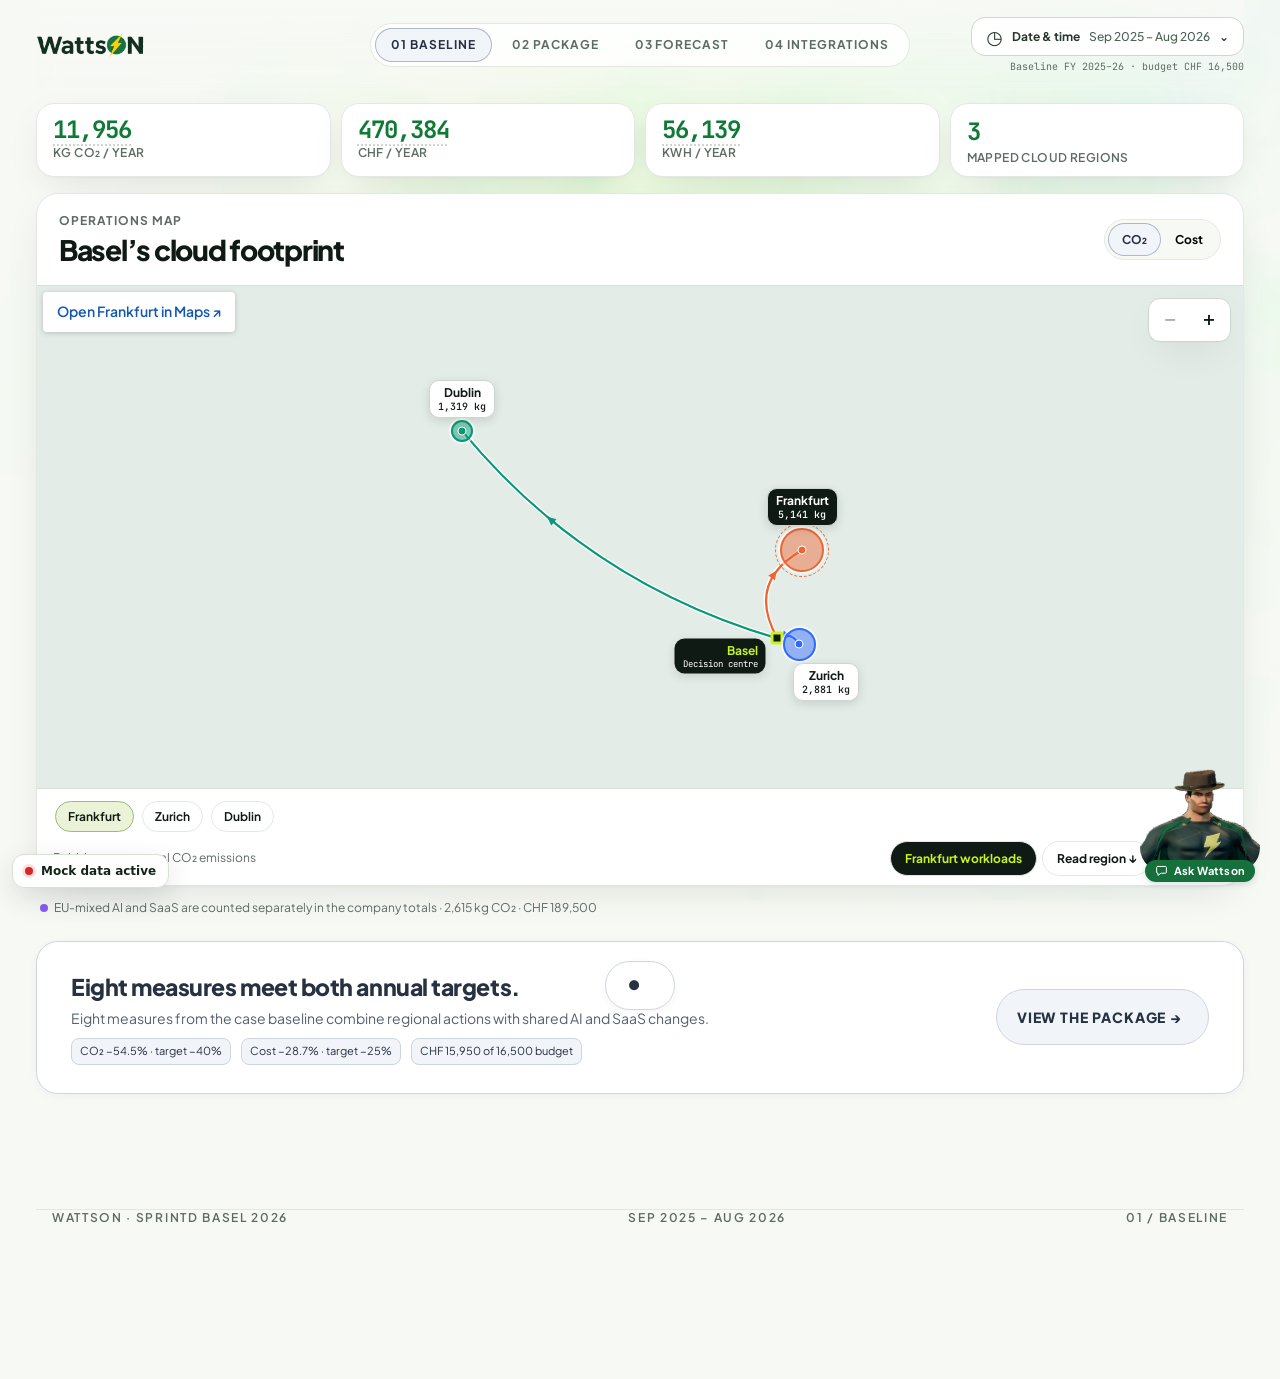
==== commit fa047706: "Fixed backend api issues; Integrated backend and frontend; Added Wattson live llm integration; Added" ====
--- a/frontend/index.html
+++ b/frontend/index.html
@@ -14,12 +14,12 @@
 }
 *{box-sizing:border-box;margin:0;padding:0}
 html{scroll-behavior:smooth}
-body{background:var(--bg);color:var(--ink);font-family:var(--font-ui);font-size:16px;line-height:1.5;overflow-x:hidden;-webkit-font-smoothing:antialiased}
-.mono{font-family:var(--font-data);font-variant-numeric:tabular-nums}
+body{background:var(--bg);color:var(--ink);font-family:'Plus Jakarta Sans',system-ui,sans-serif;font-size:16px;line-height:1.5;overflow-x:hidden;-webkit-font-smoothing:antialiased}
+.mono{font-family:'JetBrains Mono',monospace;font-variant-numeric:tabular-nums}
 button{font-family:inherit;cursor:pointer}
 :focus-visible{outline:3px solid var(--elec);outline-offset:3px;border-radius:8px}
 #gl{position:fixed;inset:0;width:100%;height:100%;z-index:0;display:block}
-.wrap{--page-gutter:36px;position:relative;z-index:2;max-width:1360px;margin:0 auto;padding:0 var(--page-gutter)}
+.wrap{position:relative;z-index:2;max-width:1360px;margin:0 auto;padding:0 36px 140px}
 .ico{width:1em;height:1em;stroke:currentColor;fill:none;stroke-width:2.2;stroke-linecap:round;stroke-linejoin:round;vertical-align:-.12em}
 
 /* nav */
@@ -150,6 +150,7 @@
 .card .acts .ok:hover{box-shadow:0 10px 24px #0f1a1444;transform:translateY(-1px)}
 .card .acts .no:hover{background:var(--red);border-color:var(--red);color:#fff}
 .card.done{opacity:.55}.card.done .acts{display:none}
+footer{margin-top:100px;padding-top:20px;border-top:1px solid var(--line);display:flex;justify-content:space-between;font-size:11px;letter-spacing:.14em;text-transform:uppercase;color:var(--mute);font-weight:600}
 .reveal{opacity:0;transform:translateY(24px);transition:.8s cubic-bezier(.2,.8,.2,1)}
 .reveal.in{opacity:1;transform:none}
 .reveal .m,.reveal .card{opacity:0;transform:translateY(18px) scale(.97);transition:opacity .45s cubic-bezier(.34,1.3,.5,1),transform .45s cubic-bezier(.34,1.3,.5,1)}
@@ -281,7 +282,7 @@
   display:flex;align-items:center;justify-content:space-between;gap:12px;flex:none;padding:13px 16px 13px 20px;
   color:#faf8f0;background:linear-gradient(110deg,#233a2d,#10231b 86%);border-bottom:1px solid #ac9a71;
 }
-.ch-top h2{font:800 var(--text-section)/1.2 var(--font-ui);letter-spacing:-.035em}
+.ch-top h2{font:500 25px/1.1 Georgia,'Times New Roman',serif;letter-spacing:-.035em}
 .ch-top .role{display:flex;align-items:center;gap:7px;margin-top:4px;color:#d6dfd2;font-size:11px}
 .ch-top .role i{width:6px;height:6px;border-radius:50%;background:var(--volt)}
 .ch-top .x{
@@ -300,11 +301,24 @@
 @media(max-height:570px){
   .ch-top{padding-block:7px}.chat .chips{flex-wrap:nowrap;overflow-x:auto}.chips button{white-space:nowrap}
 }
+.ch-meter{display:flex;gap:10px;align-items:center;padding:10px 16px;background:#F3FCE1;border-bottom:1px solid var(--line);font-size:11px;color:var(--ink2);font-weight:600}
+.ch-meter .bar{flex:1;height:6px;border-radius:999px;background:#0f1a1412;overflow:hidden}
+.ch-meter .bar i{display:block;height:100%;width:0;background:linear-gradient(90deg,var(--eco),var(--volt));transition:width 1.2s cubic-bezier(.2,.8,.2,1)}
+.ch-meter b{font-family:'JetBrains Mono';color:var(--eco-d)}
 .ch-msgs{min-height:0;flex:1;overflow-y:auto;padding:16px;display:flex;flex-direction:column;gap:10px;background:var(--bg)}
 .msg{max-width:86%;padding:11px 14px;border-radius:16px;font-size:13.5px;line-height:1.5;animation:msg .35s cubic-bezier(.2,.9,.2,1) both}
 @keyframes msg{from{opacity:0;transform:translateY(8px)}to{opacity:1;transform:none}}
 .msg.bot{align-self:flex-start;background:#fff;border:1px solid var(--line);border-bottom-left-radius:4px;box-shadow:var(--shadow)}
 .msg.me{align-self:flex-end;background:var(--ink);color:#fff;border-bottom-right-radius:4px}
+.msg .n{text-decoration-color:var(--volt-d);font-weight:700}
+.msg .kpi{display:flex;gap:8px;margin-top:8px}
+.msg .kpi div{flex:1;padding:8px 10px;border-radius:10px;background:var(--bg);border:1px solid var(--line)}
+.msg .kpi b{display:block;font-family:'JetBrains Mono';font-size:15px;color:var(--eco-d)}
+.msg .kpi span{font-size:9px;letter-spacing:.12em;text-transform:uppercase;color:var(--mute);font-weight:700}
+.msg.typing{display:flex;gap:4px;padding:14px 16px}
+.msg.typing i{width:7px;height:7px;border-radius:50%;background:var(--mute);animation:dot 1s infinite}
+.msg.typing i:nth-child(2){animation-delay:.15s}.msg.typing i:nth-child(3){animation-delay:.3s}
+@keyframes dot{0%,80%,100%{transform:translateY(0);opacity:.4}40%{transform:translateY(-5px);opacity:1}}
 .chips{display:flex;gap:6px;padding:10px 12px 0;flex-wrap:wrap;background:#fff;border-top:1px solid var(--line)}
 .chips button{font-size:11.5px;font-weight:600;padding:7px 11px;border-radius:999px;border:1px solid var(--line);background:#fff;color:var(--ink2);transition:.2s}
 .chips button:hover{background:var(--volt);border-color:var(--volt)}
@@ -320,12 +334,9 @@
 /* Offline 3D portrait. Character geometry and skin materials adapted from the MakeHuman Community CC0 assets. */
 .watson-portrait{background-image:url(assets/WattsOn_portrait.webp)}
 
-.crumbs a{display:flex;text-decoration:none}.crumbs a:hover span{background:#eaf1d9}.atlas-hero{padding:36px 0 28px;grid-template-columns:1.4fr 1fr;align-items:center}.atlas-hero h1{font-size:clamp(42px,5.5vw,80px)}.atlas-hero .stat{padding:14px 18px}.stat button{display:block;font:700 28px 'JetBrains Mono',monospace;letter-spacing:-.04em;color:var(--eco-d);background:transparent;border:0}.stat .n:hover{background:var(--volt)}.atlas-grid{display:grid;grid-template-columns:minmax(0,1.95fr) minmax(290px,1fr);gap:18px;align-items:start}.geo-card,.region{min-width:0;margin:0;border:1px solid var(--line);border-radius:var(--r);background:white;box-shadow:var(--shadow);overflow:hidden}.geo-head,.geo-foot{display:flex;justify-content:space-between;align-items:center;gap:12px;padding:18px 22px}.geo-head h2{font-size:23px;letter-spacing:-.04em}.modes{display:flex;background:var(--bg);border:1px solid var(--line);border-radius:30px;padding:3px}.modes button,.geo-foot button{background:none;border:0;padding:9px 14px;font-weight:700;font-size:12px;border-radius:20px}.modes [aria-pressed=true]{background:var(--ink);color:var(--volt)}.map-window{height:clamp(350px,29vw,440px);position:relative;isolation:isolate;overflow:hidden;background:#e4ece7}.map-window iframe,.map-window svg,#pins{position:absolute;inset:0;width:100%;height:100%;border:0}.map-window iframe{pointer-events:none}.map-window.free iframe{pointer-events:auto}.map-window.free #pins,.map-window.free svg{display:none}#pins{pointer-events:none}.map-pin,.hq{position:absolute;transform:translate(-50%,-50%);display:grid;place-items:center}.map-pin{width:44px;height:44px;background:transparent;border:0;pointer-events:auto}.disc{position:absolute;width:var(--size);height:var(--size);border-radius:50%;background:var(--tint);border:2px solid var(--color);transition:width .28s,height .28s;box-shadow:0 0 0 2px #ffffffaa}.disc:after{content:'';display:block;width:7px;height:7px;border:1.5px solid white;border-radius:50%;background:var(--color);position:absolute;left:50%;top:50%;transform:translate(-50%,-50%)}.map-pin[aria-pressed=true] .disc{outline:1.5px dashed var(--color);outline-offset:4px}.pin-text,.hq-label{position:absolute;white-space:nowrap;background:white;border:1px solid var(--line2);box-shadow:0 3px 10px #20342326;border-radius:10px;padding:4px 8px;font:700 12px 'Plus Jakarta Sans',system-ui;color:var(--ink)}.map-pin[aria-pressed=true] .pin-text{background:var(--ink);color:white}.pin-text small{display:block;font:500 10px 'JetBrains Mono',monospace}.pin-FRA .pin-text,.pin-DUB .pin-text{bottom:calc(24px + var(--size)/2)}.pin-ZRH .pin-text{top:calc(24px + var(--size)/2);left:16px}.hq{background:var(--ink);width:13px;height:13px;border:3px solid var(--volt);border-radius:3px}.hq-label{right:15px;top:4px;color:var(--volt);background:var(--ink);border:0;text-align:right}.hq-label small{display:block;color:white;font:9px 'JetBrains Mono',monospace}.geo-foot{font-size:12px;color:var(--mute);padding:9px 16px}.geo-foot button{border:1px solid var(--line);color:var(--ink)}.region{padding:22px 24px;background:linear-gradient(155deg,#fff 48%,#f2f9e4);border-color:#cfdfa9}.region h2{font-size:38px;letter-spacing:-.06em;line-height:1.1;margin:12px 0 3px}.country,.scope{font-size:12px;color:var(--mute)}.regional-total{margin:16px 0 8px;display:flex;align-items:baseline;gap:7px}.regional-total strong{font:700 38px/1 'JetBrains Mono',monospace;letter-spacing:-.065em}.regional-total small{color:var(--mute);font-weight:600}.track{height:7px;background:#e2e8df;border-radius:10px;margin-bottom:5px}.track i{display:block;height:100%;background:var(--accent);border-radius:inherit;transition:width .35s}.region h3{font-size:15px;margin:19px 0 7px}.region details{border-top:1px solid var(--line);padding:8px 0}.region summary{cursor:pointer;font-size:13px;font-weight:700}.region summary b{float:right;font:600 12px 'JetBrains Mono',monospace}.workload{display:flex;justify-content:space-between;align-items:baseline;gap:6px;font-size:12px;color:var(--mute);padding:5px 0 1px 13px}.workload small{white-space:nowrap;font:11px 'JetBrains Mono',monospace}.scope{margin:13px 4px}.scope i{display:inline-block;width:8px;height:8px;background:var(--eu);border-radius:100%;margin-right:4px}.go{text-decoration:none}.cta{margin-top:24px}.cta h3{font-size:23px}.sr{position:absolute;clip-path:inset(50%);width:1px;height:1px;overflow:hidden}.explorer{visibility:hidden}body.explore .explorer{visibility:visible}@media(max-width:930px){.atlas-hero{grid-template-columns:1fr;gap:18px}.hero-stats{grid-template-columns:repeat(4,1fr)}.nav-r{display:none}.atlas-grid{grid-template-columns:minmax(0,1.5fr) minmax(250px,1fr)}.wrap{--page-gutter:20px}}@media(max-width:730px){.atlas-grid{grid-template-columns:1fr}.hero-stats{grid-template-columns:1fr 1fr}.wrap{--page-gutter:14px}.crumbs .future{display:none}.geo-head{padding:14px}.geo-head h2{font-size:18px}.geo-foot{flex-wrap:wrap}.region{padding:20px}.atlas-hero{padding:22px 0}.atlas-hero h1{margin:15px 0}.map-window{height:345px}.cta{padding:20px}.go{justify-self:start}.ex-top{flex-wrap:wrap;padding:10px}.ex-top .h{font-size:22px}.ex-tools{gap:4px}.ex-tools button{padding:0 8px}}
-.region{background:#fff;padding:22px}.regionTabs{display:flex;gap:3px;border-radius:12px;padding:4px;background:#f0f4ed;margin:16px 0}.regionTabs button{flex:1;padding:9px 3px;border:0;border-radius:9px;background:none;font-size:12px;font-weight:700;color:var(--mute)}.regionTabs [aria-pressed=true]{background:var(--ink);color:var(--volt)}#insights{font-size:13px;color:var(--ink2)}#insights h4,#books h3{font-size:14px;margin:15px 0 5px}.region .advice h3{font-size:18px;letter-spacing:-.035em;line-height:1.25;margin:7px 0 12px}.waste{padding:0 0 14px}.waste .ph{color:#985619}.waste p{margin-top:5px}.advice{padding:15px;background:linear-gradient(125deg,#f4fae8,#fbfdf6);border:1px solid #c9dfad;border-radius:15px}.advice .ph{color:#40651a;font-size:10px}.savings{display:grid;grid-template-columns:repeat(3,1fr);gap:4px;margin:8px 0}.savings b,.savings span{display:block}.savings b{font:700 16px 'JetBrains Mono',monospace}.savings span,.advice p,#insights small,.fine{font-size:11px;color:var(--mute)}.proof{border:0;background:none;text-decoration:underline;text-underline-offset:4px;color:var(--eco-d);font-weight:700;margin-top:8px}.region .insight summary{display:flex;justify-content:space-between;align-items:center;gap:8px}.insight summary:after{content:'+';font:18px monospace}.insight[open] summary:after{content:'−'}.region .insight summary b{margin-left:auto;color:#466240;max-width:49%;text-align:right;font-size:11px}.insight p{margin:8px 0 4px}.region .insight small{word-break:break-word}.region [hidden],.geo-card [hidden]{display:none!important}.map-tools{position:absolute;z-index:2;top:12px;right:12px;display:flex;gap:3px;background:#fff;border:1px solid var(--line2);border-radius:12px;padding:3px;box-shadow:var(--shadow)}.map-tools button{font:700 16px system-ui;background:white;color:var(--ink);border:0;border-radius:8px;min-width:36px;height:36px}.map-tools button:first-child{font-size:11px;padding-inline:8px}.map-tools button:hover:enabled{background:var(--volt)}.map-tools button:disabled{color:#a8afa8}.sitePin{position:absolute;transform:translate(-50%,-50%);width:44px;height:44px;border:0;background:transparent;pointer-events:auto}.sitePin i{display:block;width:15px;height:15px;margin:auto;border-radius:50%;background:var(--ink);border:3px solid white;box-shadow:0 0 0 2px var(--ink)}.sitePin[aria-pressed=true] i{background:var(--volt)}.sitePin span{position:absolute;left:50%;bottom:32px;transform:translateX(-50%);padding:5px 9px;background:white;color:var(--ink);border-radius:8px;box-shadow:var(--shadow);font:700 11px var(--font-ui);white-space:nowrap}.point-1 span{bottom:auto;top:32px}.sitePin[aria-pressed=true] span{background:var(--ink);color:var(--volt)}.site-info{margin:0 18px 6px;padding:12px 14px;background:#f2f6ec;border-radius:12px;font-size:12px}.site-info strong{display:block;font-size:16px}.site-info .ph{font-size:9px}.geo-foot{flex-wrap:wrap}.map-links{display:flex;gap:5px;align-items:center;flex-wrap:wrap}.geo-foot .focus-btn{background:var(--ink);color:var(--volt)}.scope{clear:both}.area-switch{display:flex;align-items:center;gap:8px;flex-wrap:wrap;padding:12px 18px 0}.area-switch button{background:white;color:var(--ink);border:1px solid var(--line);padding:7px 12px;border-radius:16px;font-size:12px;font-weight:650}.area-switch [aria-pressed=true]{background:#eaf3d8;border-color:#9abc76}.fine{margin-bottom:10px}.package-goals{display:flex;gap:10px;flex-wrap:wrap;margin-top:9px}.package-goals span{border:1px solid #617160;padding:4px 8px;border-radius:8px;color:white;font-size:11px}.site-info p{margin-top:3px}.map-window{touch-action:pan-y}.atlas-grid{align-items:start}.region:focus{outline:none}@media(min-width:1000px){.atlas-hero{padding:24px 0}.atlas-hero h1{font-size:clamp(44px,4.8vw,72px)}}.site-metrics{font:600 11px/1.6 "JetBrains Mono",monospace;color:var(--eco-d);padding-top:5px}</style>
-<link rel="stylesheet" href="assets/WattsOn_timeline.css?v=aligned-nav"><script src="assets/WattsOn_timeline.js?v=footer-bottom"></script>
-<link rel="stylesheet" href="assets/WattsOn_guide.css">
-<script defer src="assets/WattsOn_guide.js"></script>
-</head>
+.crumbs a{display:flex;text-decoration:none}.crumbs a:hover span{background:#eaf1d9}.atlas-hero{padding:36px 0 28px;grid-template-columns:1.4fr 1fr;align-items:center}.atlas-hero h1{font-size:clamp(42px,5.5vw,80px)}.atlas-hero .stat{padding:14px 18px}.stat button{display:block;font:700 28px 'JetBrains Mono',monospace;letter-spacing:-.04em;color:var(--eco-d);background:transparent;border:0}.stat .n:hover{background:var(--volt)}.atlas-grid{display:grid;grid-template-columns:minmax(0,1.95fr) minmax(290px,1fr);gap:18px;align-items:start}.geo-card,.region{min-width:0;margin:0;border:1px solid var(--line);border-radius:var(--r);background:white;box-shadow:var(--shadow);overflow:hidden}.geo-head,.geo-foot{display:flex;justify-content:space-between;align-items:center;gap:12px;padding:18px 22px}.geo-head h2{font-size:23px;letter-spacing:-.04em}.modes{display:flex;background:var(--bg);border:1px solid var(--line);border-radius:30px;padding:3px}.modes button,.geo-foot button{background:none;border:0;padding:9px 14px;font-weight:700;font-size:12px;border-radius:20px}.modes [aria-pressed=true]{background:var(--ink);color:var(--volt)}.map-window{height:clamp(350px,29vw,440px);position:relative;isolation:isolate;overflow:hidden;background:#e4ece7}.map-window iframe,.map-window svg,#pins{position:absolute;inset:0;width:100%;height:100%;border:0}.map-window iframe{pointer-events:none}.map-window.free iframe{pointer-events:auto}.map-window.free #pins,.map-window.free svg{display:none}#pins{pointer-events:none}.map-pin,.hq{position:absolute;transform:translate(-50%,-50%);display:grid;place-items:center}.map-pin{width:44px;height:44px;background:transparent;border:0;pointer-events:auto}.disc{position:absolute;width:var(--size);height:var(--size);border-radius:50%;background:var(--tint);border:2px solid var(--color);transition:width .28s,height .28s;box-shadow:0 0 0 2px #ffffffaa}.disc:after{content:'';display:block;width:7px;height:7px;border:1.5px solid white;border-radius:50%;background:var(--color);position:absolute;left:50%;top:50%;transform:translate(-50%,-50%)}.map-pin[aria-pressed=true] .disc{outline:1.5px dashed var(--color);outline-offset:4px}.pin-text,.hq-label{position:absolute;white-space:nowrap;background:white;border:1px solid var(--line2);box-shadow:0 3px 10px #20342326;border-radius:10px;padding:4px 8px;font:700 12px 'Plus Jakarta Sans',system-ui;color:var(--ink)}.map-pin[aria-pressed=true] .pin-text{background:var(--ink);color:white}.pin-text small{display:block;font:500 10px 'JetBrains Mono',monospace}.pin-FRA .pin-text,.pin-DUB .pin-text{bottom:calc(24px + var(--size)/2)}.pin-ZRH .pin-text{top:calc(24px + var(--size)/2);left:16px}.hq{background:var(--ink);width:13px;height:13px;border:3px solid var(--volt);border-radius:3px}.hq-label{right:15px;top:4px;color:var(--volt);background:var(--ink);border:0;text-align:right}.hq-label small{display:block;color:white;font:9px 'JetBrains Mono',monospace}.geo-foot{font-size:12px;color:var(--mute);padding:9px 16px}.geo-foot button{border:1px solid var(--line);color:var(--ink)}.region{padding:22px 24px;background:linear-gradient(155deg,#fff 48%,#f2f9e4);border-color:#cfdfa9}.region h2{font-size:38px;letter-spacing:-.06em;line-height:1.1;margin:12px 0 3px}.country,.scope{font-size:12px;color:var(--mute)}.regional-total{margin:16px 0 8px;display:flex;align-items:baseline;gap:7px}.regional-total strong{font:700 38px/1 'JetBrains Mono',monospace;letter-spacing:-.065em}.regional-total small{color:var(--mute);font-weight:600}.track{height:7px;background:#e2e8df;border-radius:10px;margin-bottom:5px}.track i{display:block;height:100%;background:var(--accent);border-radius:inherit;transition:width .35s}.region h3{font-size:15px;margin:19px 0 7px}.region details{border-top:1px solid var(--line);padding:8px 0}.region summary{cursor:pointer;font-size:13px;font-weight:700}.region summary b{float:right;font:600 12px 'JetBrains Mono',monospace}.workload{display:flex;justify-content:space-between;align-items:baseline;gap:6px;font-size:12px;color:var(--mute);padding:5px 0 1px 13px}.workload small{white-space:nowrap;font:11px 'JetBrains Mono',monospace}.scope{margin:13px 4px}.scope i{display:inline-block;width:8px;height:8px;background:var(--eu);border-radius:100%;margin-right:4px}.go{text-decoration:none}.cta{margin-top:24px}.cta h3{font-size:23px}.sr{position:absolute;clip-path:inset(50%);width:1px;height:1px;overflow:hidden}.explorer{visibility:hidden}body.explore .explorer{visibility:visible}@media(max-width:930px){.atlas-hero{grid-template-columns:1fr;gap:18px}.hero-stats{grid-template-columns:repeat(4,1fr)}.nav-r{display:none}.atlas-grid{grid-template-columns:minmax(0,1.5fr) minmax(250px,1fr)}.wrap{padding-inline:20px}}@media(max-width:730px){.atlas-grid{grid-template-columns:1fr}.hero-stats{grid-template-columns:1fr 1fr}.wrap{padding-inline:14px}.crumbs span{padding:7px 9px;font-size:10px}.crumbs .future{display:none}.geo-head{padding:14px}.geo-head h2{font-size:18px}.geo-foot{flex-wrap:wrap}.region{padding:20px}.atlas-hero{padding:22px 0}.atlas-hero h1{margin:15px 0}.map-window{height:345px}.cta{padding:20px}.go{justify-self:start}footer{flex-wrap:wrap;gap:12px}.ex-top{flex-wrap:wrap;padding:10px}.ex-top .h{font-size:22px}.ex-tools{gap:4px}.ex-tools button{padding:0 8px}}
+.region{background:#fff;padding:22px}.regionTabs{display:flex;gap:3px;border-radius:12px;padding:4px;background:#f0f4ed;margin:16px 0}.regionTabs button{flex:1;padding:9px 3px;border:0;border-radius:9px;background:none;font-size:12px;font-weight:700;color:var(--mute)}.regionTabs [aria-pressed=true]{background:var(--ink);color:var(--volt)}#insights{font-size:13px;color:var(--ink2)}#insights h4,#books h3{font-size:14px;margin:15px 0 5px}.region .advice h3{font-size:18px;letter-spacing:-.035em;line-height:1.25;margin:7px 0 12px}.waste{padding:0 0 14px}.waste .ph{color:#985619}.waste p{margin-top:5px}.advice{padding:15px;background:linear-gradient(125deg,#f4fae8,#fbfdf6);border:1px solid #c9dfad;border-radius:15px}.advice .ph{color:#40651a;font-size:10px}.savings{display:grid;grid-template-columns:repeat(3,1fr);gap:4px;margin:8px 0}.savings b,.savings span{display:block}.savings b{font:700 16px 'JetBrains Mono',monospace}.savings span,.advice p,#insights small,.fine{font-size:11px;color:var(--mute)}.proof{border:0;background:none;text-decoration:underline;text-underline-offset:4px;color:var(--eco-d);font-weight:700;margin-top:8px}.region .insight summary{display:flex;justify-content:space-between;align-items:center;gap:8px}.insight summary:after{content:'+';font:18px monospace}.insight[open] summary:after{content:'−'}.region .insight summary b{margin-left:auto;color:#466240;max-width:49%;text-align:right;font-size:11px}.insight p{margin:8px 0 4px}.region .insight small{word-break:break-word}.region [hidden],.geo-card [hidden]{display:none!important}.map-tools{position:absolute;z-index:2;top:12px;right:12px;display:flex;gap:3px;background:#fff;border:1px solid var(--line2);border-radius:12px;padding:3px;box-shadow:var(--shadow)}.map-tools button{font:700 16px system-ui;background:white;color:var(--ink);border:0;border-radius:8px;min-width:36px;height:36px}.map-tools button:first-child{font-size:11px;padding-inline:8px}.map-tools button:hover:enabled{background:var(--volt)}.map-tools button:disabled{color:#a8afa8}.sitePin{position:absolute;transform:translate(-50%,-50%);width:44px;height:44px;border:0;background:transparent;pointer-events:auto}.sitePin i{display:block;width:15px;height:15px;margin:auto;border-radius:50%;background:var(--ink);border:3px solid white;box-shadow:0 0 0 2px var(--ink)}.sitePin[aria-pressed=true] i{background:var(--volt)}.sitePin span{position:absolute;left:50%;bottom:32px;transform:translateX(-50%);padding:5px 9px;background:white;color:var(--ink);border-radius:8px;box-shadow:var(--shadow);font:700 11px system-ui;white-space:nowrap}.point-1 span{bottom:auto;top:32px}.sitePin[aria-pressed=true] span{background:var(--ink);color:var(--volt)}.site-info{margin:0 18px 6px;padding:12px 14px;background:#f2f6ec;border-radius:12px;font-size:12px}.site-info strong{display:block;font-size:16px}.site-info .ph{font-size:9px}.geo-foot{flex-wrap:wrap}.map-links{display:flex;gap:5px;align-items:center;flex-wrap:wrap}.geo-foot .focus-btn{background:var(--ink);color:var(--volt)}.scope{clear:both}.area-switch{display:flex;align-items:center;gap:8px;flex-wrap:wrap;padding:12px 18px 0}.area-switch button{background:white;color:var(--ink);border:1px solid var(--line);padding:7px 12px;border-radius:16px;font-size:12px;font-weight:650}.area-switch [aria-pressed=true]{background:#eaf3d8;border-color:#9abc76}.fine{margin-bottom:10px}.package-goals{display:flex;gap:10px;flex-wrap:wrap;margin-top:9px}.package-goals span{border:1px solid #617160;padding:4px 8px;border-radius:8px;color:white;font-size:11px}.site-info p{margin-top:3px}.map-window{touch-action:pan-y}.atlas-grid{align-items:start}.region:focus{outline:none}@media(min-width:1000px){.atlas-hero{padding:24px 0}.atlas-hero h1{font-size:clamp(44px,4.8vw,72px)}}.site-metrics{font:600 11px/1.6 "JetBrains Mono",monospace;color:var(--eco-d);padding-top:5px}</style>
+<link rel="stylesheet" href="assets/WattsOn_timeline.css"><script src="assets/WattsOn_timeline.js"></script><script defer src="assets/WattsOn_api.js"></script></head>
 <body>
 <canvas id="gl"></canvas>
 <svg width="0" height="0" style="position:absolute"><defs>
@@ -336,21 +347,26 @@
 <div class="wrap">
 <nav>
   <div class="logo"><img class="brand-wordmark" src="assets/WattsOn_logo.webp" alt="WattsOn" width="760" height="310"></div>
-  <div class="crumbs"><span class="on" aria-current="page">01 Baseline</span><a href="package.html"><span>02 Package</span></a><a href="forecast.html" style="display:flex;text-decoration:none"><span>03 Forecast</span></a></div>
+  <div class="crumbs"><span class="on" aria-current="page">01 Baseline</span><a href="package.html"><span>02 Package</span></a><a href="forecast.html" style="display:flex;text-decoration:none"><span>03 Forecast</span></a><a href="integrations.html" style="display:flex;text-decoration:none"><span>04 Integrations</span></a></div>
   <div class="nav-period"><div class="time-host"></div><div class="nav-r mono">FY Sep 25 – Aug 26 · budget CHF 16,500</div></div>
 </nav>
 
-<div class="atlas-summary baseline-summary">
- <div class="hero-stats"><div class="stat"><button class="n" data-tree="co2" data-count="11956">11,956</button><span>kg CO₂ / year</span></div><div class="stat"><button class="n" data-tree="cost" data-count="470384">470,384</button><span>CHF / year</span></div><div class="stat"><button class="n" data-tree="energy" data-count="56139">56,139</button><span>kWh / year</span></div></div>
+<div class="atlas-summary">
+ <div class="hero-stats"><div class="stat"><button class="n" data-tree="co2" data-count="11956">11,956</button><span>kg CO₂ / year</span></div><div class="stat"><button class="n" data-tree="cost" data-count="470384">470,384</button><span>CHF / year</span></div><div class="stat"><button class="n" data-tree="energy" data-count="56139">56,139</button><span>kWh / year</span></div><div class="stat"><b>3</b><span>Mapped cloud regions</span></div></div>
 </div>
 <main><div class="atlas-grid"><section class="geo-card">
-<div class="geo-head"><div><div class="ph">Operations map</div><h1>Digital footprint by region</h1></div><div class="modes" aria-label="Bubble metric" role="group"><button data-mode="co2" aria-pressed="true">CO₂</button><button data-mode="chf" aria-pressed="false">Cost</button></div></div>
+<div class="geo-head"><div><div class="ph">Operations map</div><h1>Basel’s cloud footprint</h1></div><div class="modes" aria-label="Bubble metric" role="group"><button data-mode="co2" aria-pressed="true">CO₂</button><button data-mode="chf" aria-pressed="false">Cost</button></div></div>
 <div class="map-stage"><div class="map-window" id="geoWindow" aria-label="Regional operations map"><iframe id="googleMap" title="Google Maps view of Western Europe" tabindex="-1" referrerpolicy="no-referrer-when-downgrade"></iframe><svg id="routes" aria-hidden="true"></svg><div id="pins"></div><a class="map-launch" id="mapLaunch" href="https://www.google.com/maps/@?api=1&amp;map_action=map&amp;center=50.48%2C1.55&amp;zoom=6" aria-label="Open this view in Google Maps">Open in Maps &#8599;</a><div class="map-tools" aria-label="Map zoom"><button id="mapBack" hidden>← Europe</button><button id="zoomOut" aria-label="Zoom out">−</button><button id="zoomIn" aria-label="Zoom in to local workloads">+</button></div></div><aside class="region" id="region" tabindex="-1" hidden aria-labelledby="city"><div class="region-scroll"><div class="cloud-head"><span>Selected region · <b id="code"></b></span><button id="cloudClose" aria-label="Close region details" class="dialog-close"><svg aria-hidden="true" focusable="false" viewBox="0 0 24 24"><path d="M6 6l12 12M18 6L6 18"/></svg></button></div><div class="region-summary"><h2 id="city"></h2><div class="country" id="country"></div><div class="regional-total"><strong id="amount"></strong><small id="units"></small></div></div><div class="track"><i id="shareBar"></i></div><p class="country" id="share"></p><div class="regionTabs" id="regionTabs" role="group" aria-label="Regional detail"><button>Overview</button><button>Workloads</button><button>Evidence</button></div><a id="regionMaps" class="region-map-link" href="https://www.google.com/maps/search/?api=1&amp;query=Frankfurt%2C%20Germany">Open Frankfurt in Maps</a><div id="insights"></div><div id="books" hidden><h3>Regional cloud ledger</h3><p class="fine">Annual baseline by department and tool. Values rounded.</p><div id="breakdown"></div></div><span class="sr" id="announcement" role="status"></span></div></aside></div><div class="area-switch" id="areaSwitch" role="group" aria-label="Select region"></div>
-<div class="geo-foot"><span id="legend" aria-live="polite"></span></div><div class="site-info" id="siteInfo" hidden></div></section>
+<div class="geo-foot"><span id="legend"></span><div class="map-links"><button id="regionAction" class="focus-btn">Local workloads</button><button id="readRegion">Read region ↓</button><a id="openGoogleMaps" href="https://www.google.com/maps/search/?api=1&amp;query=47.5596%2C7.5886" target="_blank" rel="noopener noreferrer" aria-label="Open selected region in Google Maps">Expand map</a></div></div><div class="site-info" id="siteInfo" hidden></div></section>
 </div>
-<p class="scope"><strong>Shared AI and SaaS (EU)</strong> · <span id="mixedPeriod">2,615 kg CO₂ · CHF 189,500</span><br>Included in company totals without a city-level breakdown.</p>
+<p class="scope"><i></i> EU-mixed AI and SaaS are counted separately in the company totals · <span id="mixedPeriod">2,615 kg CO₂ · CHF 189,500</span></p>
 <div class="cta"><div><h3>Eight measures meet both annual targets.</h3><p>Eight measures from the case baseline combine regional actions with shared AI and SaaS changes.<span class="package-goals"><span>CO₂ −54.5% · target −40%</span><span>Cost −28.7% · target −25%</span><span>CHF 15,950 of 16,500 budget</span></span></p></div><a class="go" href="package.html">View the package →</a></div>
-</main><footer>WattsON · sprintd Basel 2026</footer></div>
+</main><footer><span>WattsOn · sprintd Basel 2026</span><span id="periodFoot">Sep 2025 – Aug 2026</span><span>01 / Baseline</span></footer></div>
+<dialog id="mapsDialog" class="maps-dialog" aria-labelledby="mapsDialogTitle">
+ <div class="maps-dialog-head"><div><small>Google Maps</small><h2 id="mapsDialogTitle">Selected location</h2></div><form method="dialog"><button aria-label="Close map" class="dialog-close"><svg aria-hidden="true" focusable="false" viewBox="0 0 24 24"><path d="M6 6l12 12M18 6L6 18"/></svg></button></form></div>
+ <iframe id="mapsDialogFrame" title="Expanded Google Maps view" referrerpolicy="no-referrer-when-downgrade"></iframe>
+ <div class="maps-dialog-foot"><a id="mapsWebsite" href="https://www.google.com/maps/search/?api=1&amp;query=47.5596%2C7.5886">Open Google Maps website ↗</a></div>
+</dialog>
 <!-- ═══ TREE EXPLORER ═══ -->
 <div class="explorer" role="dialog" aria-modal="true" aria-labelledby="exH">
   <div class="ex-top">
@@ -382,13 +398,13 @@
 </button>
 <div class="chat" id="watson-chat" role="dialog" aria-labelledby="watson-name" inert>
   <div class="ch-top">
-    <div><h2 id="watson-name">WattsON Guide</h2><span class="role"><i aria-hidden="true"></i>Baseline, savings and safeguards</span></div>
+    <div><h2 id="watson-name">Wattson</h2><span class="role"><i aria-hidden="true"></i>GreenOps detective</span></div>
     <button class="dialog-close x" type="button" onclick="closeChat()" aria-label="Close chat"><svg aria-hidden="true" focusable="false" viewBox="0 0 24 24"><path d="M6 6l12 12M18 6L6 18"/></svg></button>
   </div>
-  <p class="guide-mode" id="guide-mode" role="status">Connecting to WattsON Guide…</p>
-  <div class="ch-msgs" id="msgs" role="log" aria-label="Guide conversation"></div>
+  <div class="ch-meter"><span>Share of annual emissions</span><div class="bar"><i id="meterBar"></i></div><b id="meterVal">0%</b></div>
+  <div class="ch-msgs" id="msgs"></div>
   <div class="chips" id="chips"></div>
-  <form class="ch-in"><input id="chIn" required maxlength="700" placeholder="Ask about the baseline or a measure…" autocomplete="off" aria-label="Message Wattson"><button type="submit" aria-label="Send"><svg class="ico" viewBox="0 0 24 24"><path d="M5 12h14M13 6l6 6-6 6"/></svg></button></form>
+  <form class="ch-in" onsubmit="send(event)"><input id="chIn" placeholder="Ask why, what if, or which…" autocomplete="off" aria-label="Message Wattson"><button type="submit" aria-label="Send"><svg class="ico" viewBox="0 0 24 24"><path d="M5 12h14M13 6l6 6-6 6"/></svg></button></form>
 </div>
 <div class="toast" id="toast" role="status" aria-live="polite"><b>●</b><span id="toastTxt"></span></div>
 
@@ -540,6 +556,8 @@
 addEventListener('keydown',e=>{if(e.key==='Escape'){closeTree();closeChat()}});
 
 /* ═══ Wattson chat ═══ */
+const CHIPS=['Explain regional waste','Which seats are idle?','What is the grid impact?','What needs approval?'];
+
 const launcher = document.getElementById('fab');
 const chatPanel = document.getElementById('watson-chat');
 const reducedMotion = matchMedia('(prefers-reduced-motion: reduce)');
@@ -600,13 +618,43 @@
   document.getElementById('watsonAction').textContent = open ? 'Close chat' : 'Ask Wattson';
   document.body.classList.toggle('chat-open', open);
   moveHat(open);
-  if (open) window.wattsOnGuide.open();
+  if(open && !document.getElementById('msgs').children.length){
+    bot('Basel directs operations across three cloud regions. Which one would you like to inspect?');
+    const chips = document.getElementById('chips');
+    for(const prompt of CHIPS){
+      const chip = document.createElement('button');
+      chip.type = 'button';
+      chip.textContent = prompt;
+      chip.addEventListener('click', () => ask(prompt));
+      chips.appendChild(chip);
+    }
+  }
   (open ? document.getElementById('chIn') : launcher).focus({preventScroll:true});
 }
+function openChat(){setChatOpen(true)}
 function closeChat(){setChatOpen(false)}
 launcher.addEventListener('click', () => setChatOpen(chatPanel.inert));
 reducedMotion.addEventListener('change', () => moveHat(!chatPanel.inert));
 
+function me(t){const m=document.createElement('div');m.className='msg me';m.textContent=t;add(m)}
+function bot(h,kg){const ms=document.getElementById('msgs');const ty=document.createElement('div');ty.className='msg bot typing';ty.innerHTML='<i></i><i></i><i></i>';add(ty);
+ setTimeout(()=>{ty.remove();const m=document.createElement('div');m.className='msg bot';m.innerHTML=h;add(m);m.querySelectorAll('.n').forEach(el=>el.onclick=()=>openTree(el.dataset.tree));if(kg){const pct=100*kg/(11956*timeline.share);document.getElementById('meterVal').textContent=pct.toFixed(1)+'%';document.getElementById('meterBar').style.width=pct+'%'}},700+Math.random()*500)}
+function add(m){const ms=document.getElementById('msgs');ms.appendChild(m);ms.scrollTop=ms.scrollHeight}
+function ask(q){
+ me(q);
+ const named=regions.find(r=>q.toLowerCase().includes(r.name.toLowerCase()));
+ if(named)chooseRegion(named,true);
+ const region=active,p=profiles[region.code],topics=topicRows(region);
+ let row=/discount|price break/i.test(q)?5:/saas/i.test(q)?4:/agent/i.test(q)?3:/token/i.test(q)?2:/seat|subscription/i.test(q)?1:-1;
+ let message;
+ if(row>=0)message=topics[row][1]+'. '+topics[row][2]+'<br><small>Illustrative allocation · '+topics[row][3]+'</small>';
+ else if(/protect|risk|approval|limit/i.test(q))message=p.guard+' Decision owner: '+p.owner+'.<br><small>'+p.sources+'</small>';
+ else if(/grid|carbon|energy|impact/i.test(q))message=format(region.energy)+' kWh × '+p.rate+' kg/kWh ≈ '+format(region.co2)+' kg CO₂. See Evidence for the grid-factor range.<br><small>Regional baseline · location-based mid-case</small>';
+ else if(/waste|recommend|idle|why|show|cost|frankfurt|zurich|dublin/i.test(q))message=p.signal+' '+p.action+'<br><small>'+p.sources+'</small>';
+ else message='I can explain this region’s recorded waste, subscriptions, tokens, agents, discounts, grid impact or safeguards. Which would you like to inspect?';
+ bot('<b>'+region.name+'</b> · '+message,region.co2)
+}
+function send(e){e.preventDefault();const i=document.getElementById('chIn');if(!i.value.trim())return;ask(i.value.trim());i.value=''}
 /* ═══ page interactions ═══ */
 function toast(m){const t=document.getElementById('toast');document.getElementById('toastTxt').innerHTML=m;t.classList.add('on');clearTimeout(t._t);t._t=setTimeout(()=>t.classList.remove('on'),3200)}
 const RM=matchMedia('(prefers-reduced-motion: reduce)').matches;
@@ -674,6 +722,7 @@
  }
  byId('books').querySelector('.fine').textContent=(timeline.full?'Annual baseline':'Selected period')+' by department and tool. Values rounded.';
  if(tabName==='Overview')byId('explainRegional').onclick=()=>openTree(p.measure.toLowerCase());
+ byId('regionAction').textContent=active.name+' workloads';
 }
 function selectTab(name){tabName=name;updateInspector()}
 function chooseRegion(r,zoomIn=false){
@@ -713,24 +762,34 @@
  return regions.reduce((best,r)=>{const distance=c=>Math.hypot(parseFloat(c.pin.style.left)-x,parseFloat(c.pin.style.top)-y);return distance(r)<distance(best)?r:best},active)
 }
 
-const basel={lat:47.5596,lng:7.5886}, mapBox=document.getElementById('geoWindow'), mapFrame=document.getElementById('googleMap');
+const basel={lat:47.5596,lng:7.5886}, mapBox=document.getElementById('geoWindow');
 const byId=id=>document.getElementById(id), format=n=>timeline.number(n);
 let metric='co2',active=regions[0],lastMap='';
 function mapsDestination(){
  const site=localLevel && chosenSite!==null ? profiles[active.code].sites[chosenSite] : null;
  const name=site ? site[0]+' · '+active.name : active.name;
  const query=site ? (active.lat+site[3]).toFixed(5)+','+(active.lng+site[4]).toFixed(5) : active.name+', '+active.place;
- return {name,query};
+ return {name,query,site};
 }
 function updateMapsLink(){
  const {name,query}=mapsDestination();
  const href='https://www.google.com/maps/search/?api=1&query='+encodeURIComponent(query);
- for(const id of ['mapLaunch','regionMaps']){
+ for(const id of ['mapLaunch','regionMaps','mapsWebsite']){
   const link=byId(id);
   link.href=href;
   link.textContent='Open '+name+' in Maps ↗';
  }
-}
+ byId('openGoogleMaps').href=href;
+ byId('openGoogleMaps').setAttribute('aria-label','Expand map for '+name);
+}
+byId('openGoogleMaps').onclick=e=>{
+ e.preventDefault();
+ const {name,query,site}=mapsDestination();
+ byId('mapsDialogTitle').textContent=name;
+ byId('mapsDialogFrame').src='https://maps.google.com/maps?q='+encodeURIComponent(query)+'&z='+(site?15:11)+'&hl=en&output=embed';
+ byId('mapsDialog').showModal();
+};
+byId('mapsDialog').onclose=()=>{byId('mapsDialogFrame').src='about:blank'};
 function showRegion(region){
  active=region;
  updateMapsLink();
@@ -776,10 +835,8 @@
  updateMapsLink();
  origin.hidden=!!localLevel;byId('routes').style.display=localLevel?'none':'';
  regions.forEach(r=>r.pin.hidden=!!localLevel);
- // Keep the overlay aligned when the display-only iframe clips its left control strip.
- const mapLongitude=mapCenter.lng+mapFrame.offsetLeft*180/scale;
- const src='https://maps.google.com/maps?ll='+mapCenter.lat+','+mapLongitude+'&z='+zoom+'&t=m&hl=en&output=embed';
- if(lastMap!==src){mapFrame.src=src;lastMap=src}
+ const src='https://maps.google.com/maps?ll='+mapCenter.lat+','+mapCenter.lng+'&z='+zoom+'&t=m&hl=en&output=embed';
+ if(lastMap!==src){byId('googleMap').src=src;lastMap=src}
  function point(city){const [x,y]=world(city);return {x:width/2+(x-centerPoint[0])*scale,y:height/2+(y-centerPoint[1])*scale}}
  function place(node,p){node.style.left=p.x+'px';node.style.top=p.y+'px'}
  const start=point(basel);place(origin,start);
@@ -796,15 +853,15 @@
   const angle=Math.atan2((1-t)*(cy-start.y)+t*(end.y-cy),(1-t)*(cx-start.x)+t*(end.x-cx))*180/Math.PI;
   drawing+='<path d="'+path+'" fill="none" stroke="white" stroke-width="4.8"/><path d="'+path+'" fill="none" stroke="'+r.color+'" stroke-width="2.2"/><path d="M-6 -4 L3 0 -6 4Z" fill="'+r.color+'" transform="translate('+ax+' '+ay+') rotate('+angle+')"/>';
  });
- renderLocalSites(point,place);byId('routes').innerHTML=drawing;
- const metricLabel=metric==='co2'?'CO₂ emissions':'cost (CHF)';
- byId('legend').textContent=localLevel?'Illustrative site locations · select a pin':`Bubbles sized by ${timeline.full?'annual '+metricLabel:metricLabel+' for the selected period'}`;
+ renderLocalSites(point,place);byId('routes').innerHTML=drawing;byId('legend').textContent=localLevel?'Illustrative site locations · select a pin':(timeline.full?'Bubble area = annual ':'Bubble area = selected period ')+(metric==='co2'?'CO₂ emissions':'cost in CHF');
 }
 document.querySelectorAll('[data-mode]').forEach(b=>b.onclick=()=>{
  metric=b.dataset.mode;document.querySelectorAll('[data-mode]').forEach(s=>s.setAttribute('aria-pressed',s===b));showRegion(active);positionMap()
 });
 byId('zoomIn').onclick=()=>zoomTo(1);byId('zoomOut').onclick=()=>zoomTo(-1);
 byId('mapBack').onclick=()=>{localLevel=0;chosenSite=null;positionMap();closeRegionDetails()};
+byId('regionAction').onclick=()=>{if(!localLevel)zoomTo(1);selectTab('Workloads');openRegionDetails()};
+byId('readRegion').onclick=()=>{selectTab('Overview');openRegionDetails()};
 byId('regionTabs').querySelectorAll('button').forEach(b=>b.onclick=()=>selectTab(b.textContent));
 mapBox.addEventListener('dblclick',e=>{if(!e.target.closest('button'))zoomTo(1,localLevel?active:nearestRegion(e))});
 let lastWheel=0;
@@ -823,6 +880,7 @@
  }
  regionalData.forEach((row,i)=>{for(const key of ['co2','chf'])row[key]=annualBooks[i][key]*timeline.share});
  byId('mixedPeriod').textContent=timeline.total(2615)+' kg CO₂ · CHF '+timeline.total(189500);
+ byId('periodFoot').textContent=timeline.label;
  showRegion(active);positionMap();
 }
 let cloudTrigger=null;
@@ -841,13 +899,13 @@
  byId('region').hidden=true;
  positionMap();
  byId('watsonThought').hidden=true;
- if(cloudTrigger?.isConnected&&!cloudTrigger.closest('[hidden]')&&!cloudTrigger.disabled&&cloudTrigger!==document.body)cloudTrigger.focus({preventScroll:true});
- else (localLevel?byId('zoomOut'):active.pin).focus({preventScroll:true});
+ if(cloudTrigger?.isConnected&&!cloudTrigger.hidden)cloudTrigger.focus({preventScroll:true});
+ else byId('readRegion').focus({preventScroll:true});
 }
 byId('cloudClose').onclick=closeRegionDetails;
 byId('dismissThought').onclick=()=>{byId('watsonThought').hidden=true;launcher.focus({preventScroll:true})};
 document.addEventListener('keydown',e=>{if(e.key==='Escape'&&!byId('region').hidden&&!document.body.classList.contains('explore')&&!document.body.classList.contains('chat-open')){closeRegionDetails();e.stopImmediatePropagation()}},true);
-document.addEventListener('pointerdown',e=>{if(!byId('region').hidden&&!document.body.classList.contains('explore')&&!e.target.closest('.region,.map-launch,.area-switch,.map-pin,.geo-foot,.time-host,.fab,.chat,.map-tools,.sitePin,.watson-thought,.modes')){closeRegionDetails()}});
+document.addEventListener('pointerdown',e=>{if(!byId('region').hidden&&!document.body.classList.contains('explore')&&!e.target.closest('.region,.map-launch,.maps-dialog,.area-switch,.map-pin,.geo-foot,.time-host,.fab,.chat,.map-tools,.sitePin,.watson-thought,.modes')){closeRegionDetails()}});
 
 new ResizeObserver(positionMap).observe(mapBox);showRegion(active);positionMap();
 </script><script>
@@ -878,7 +936,8 @@
  }
  document.querySelectorAll('.nav-r').forEach(n=>n.textContent='Baseline FY 2025–26 · budget CHF 16,500');
  if(document.body.classList.contains('explore')&&curKey)openTree(curKey);
+ document.querySelectorAll('#msgs .msg').forEach(m=>m.remove());
 }
 document.addEventListener('timelinechange',periodLabels);
-</script></body>
+</script><script src="assets/WattsOn_wattson_llm.js"></script></body>
 </html>
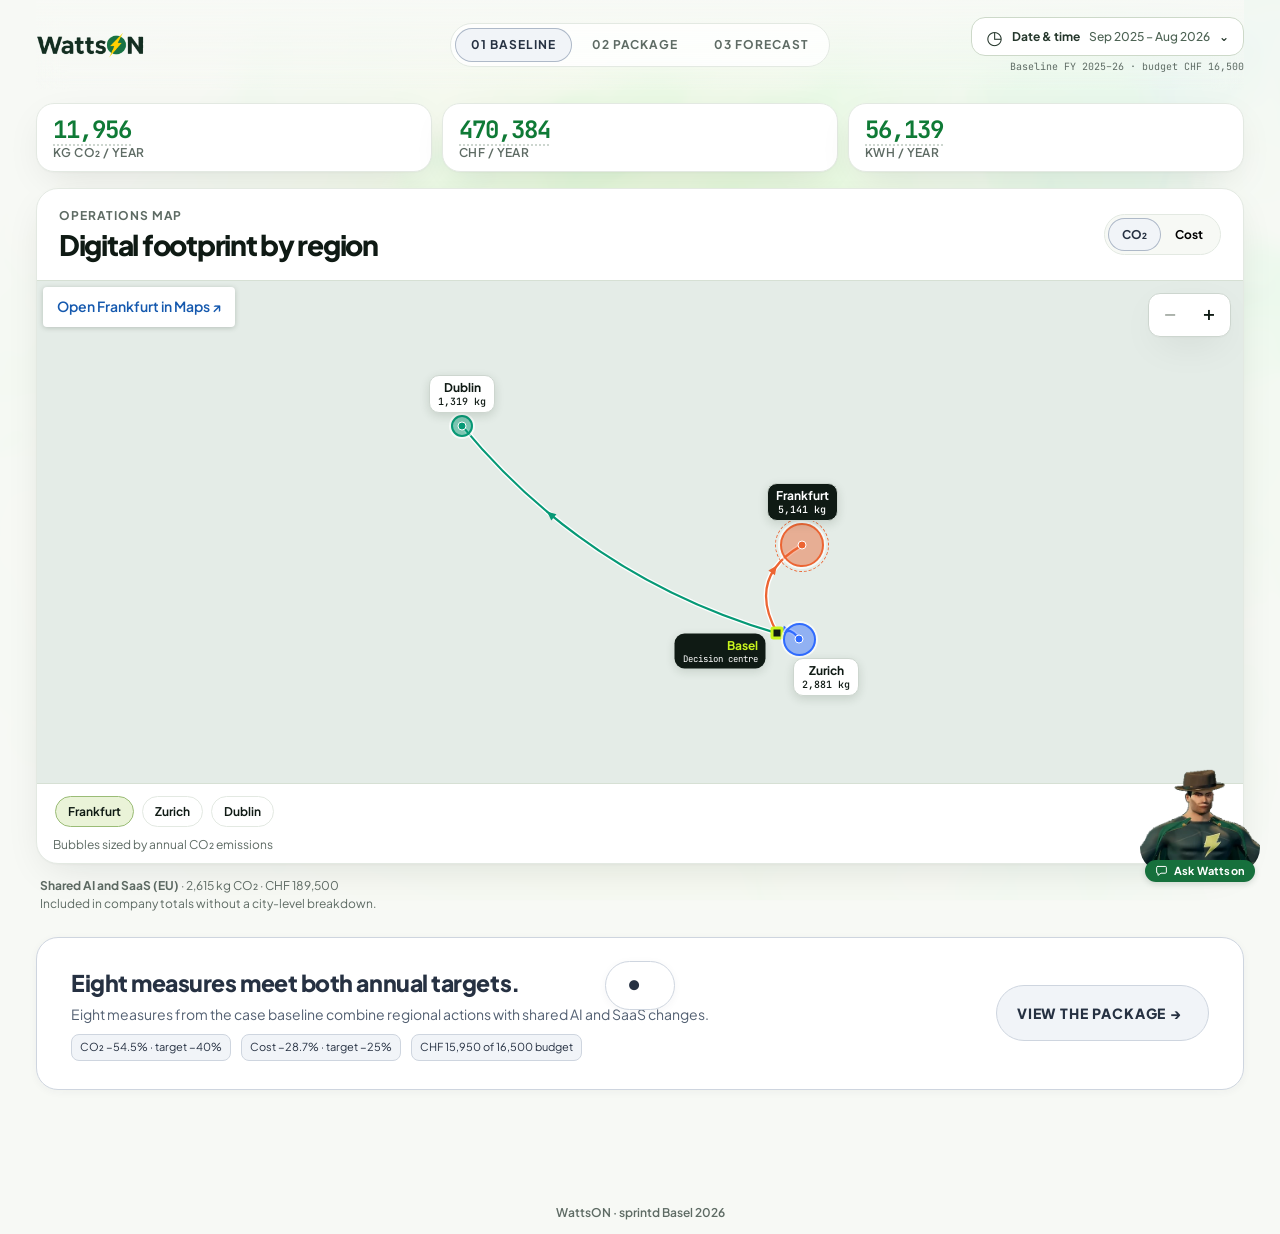
==== commit a0085359: "Merge pull request #34 from noahvogt/feat/frontend-polish Polish WattsON frontend across three pages" ====
--- a/frontend/index.html
+++ b/frontend/index.html
@@ -14,12 +14,12 @@
 }
 *{box-sizing:border-box;margin:0;padding:0}
 html{scroll-behavior:smooth}
-body{background:var(--bg);color:var(--ink);font-family:'Plus Jakarta Sans',system-ui,sans-serif;font-size:16px;line-height:1.5;overflow-x:hidden;-webkit-font-smoothing:antialiased}
-.mono{font-family:'JetBrains Mono',monospace;font-variant-numeric:tabular-nums}
+body{background:var(--bg);color:var(--ink);font-family:var(--font-ui);font-size:16px;line-height:1.5;overflow-x:hidden;-webkit-font-smoothing:antialiased}
+.mono{font-family:var(--font-data);font-variant-numeric:tabular-nums}
 button{font-family:inherit;cursor:pointer}
 :focus-visible{outline:3px solid var(--elec);outline-offset:3px;border-radius:8px}
 #gl{position:fixed;inset:0;width:100%;height:100%;z-index:0;display:block}
-.wrap{position:relative;z-index:2;max-width:1360px;margin:0 auto;padding:0 36px 140px}
+.wrap{--page-gutter:36px;position:relative;z-index:2;max-width:1360px;margin:0 auto;padding:0 var(--page-gutter)}
 .ico{width:1em;height:1em;stroke:currentColor;fill:none;stroke-width:2.2;stroke-linecap:round;stroke-linejoin:round;vertical-align:-.12em}
 
 /* nav */
@@ -150,7 +150,6 @@
 .card .acts .ok:hover{box-shadow:0 10px 24px #0f1a1444;transform:translateY(-1px)}
 .card .acts .no:hover{background:var(--red);border-color:var(--red);color:#fff}
 .card.done{opacity:.55}.card.done .acts{display:none}
-footer{margin-top:100px;padding-top:20px;border-top:1px solid var(--line);display:flex;justify-content:space-between;font-size:11px;letter-spacing:.14em;text-transform:uppercase;color:var(--mute);font-weight:600}
 .reveal{opacity:0;transform:translateY(24px);transition:.8s cubic-bezier(.2,.8,.2,1)}
 .reveal.in{opacity:1;transform:none}
 .reveal .m,.reveal .card{opacity:0;transform:translateY(18px) scale(.97);transition:opacity .45s cubic-bezier(.34,1.3,.5,1),transform .45s cubic-bezier(.34,1.3,.5,1)}
@@ -282,7 +281,7 @@
   display:flex;align-items:center;justify-content:space-between;gap:12px;flex:none;padding:13px 16px 13px 20px;
   color:#faf8f0;background:linear-gradient(110deg,#233a2d,#10231b 86%);border-bottom:1px solid #ac9a71;
 }
-.ch-top h2{font:500 25px/1.1 Georgia,'Times New Roman',serif;letter-spacing:-.035em}
+.ch-top h2{font:800 var(--text-section)/1.2 var(--font-ui);letter-spacing:-.035em}
 .ch-top .role{display:flex;align-items:center;gap:7px;margin-top:4px;color:#d6dfd2;font-size:11px}
 .ch-top .role i{width:6px;height:6px;border-radius:50%;background:var(--volt)}
 .ch-top .x{
@@ -301,24 +300,11 @@
 @media(max-height:570px){
   .ch-top{padding-block:7px}.chat .chips{flex-wrap:nowrap;overflow-x:auto}.chips button{white-space:nowrap}
 }
-.ch-meter{display:flex;gap:10px;align-items:center;padding:10px 16px;background:#F3FCE1;border-bottom:1px solid var(--line);font-size:11px;color:var(--ink2);font-weight:600}
-.ch-meter .bar{flex:1;height:6px;border-radius:999px;background:#0f1a1412;overflow:hidden}
-.ch-meter .bar i{display:block;height:100%;width:0;background:linear-gradient(90deg,var(--eco),var(--volt));transition:width 1.2s cubic-bezier(.2,.8,.2,1)}
-.ch-meter b{font-family:'JetBrains Mono';color:var(--eco-d)}
 .ch-msgs{min-height:0;flex:1;overflow-y:auto;padding:16px;display:flex;flex-direction:column;gap:10px;background:var(--bg)}
 .msg{max-width:86%;padding:11px 14px;border-radius:16px;font-size:13.5px;line-height:1.5;animation:msg .35s cubic-bezier(.2,.9,.2,1) both}
 @keyframes msg{from{opacity:0;transform:translateY(8px)}to{opacity:1;transform:none}}
 .msg.bot{align-self:flex-start;background:#fff;border:1px solid var(--line);border-bottom-left-radius:4px;box-shadow:var(--shadow)}
 .msg.me{align-self:flex-end;background:var(--ink);color:#fff;border-bottom-right-radius:4px}
-.msg .n{text-decoration-color:var(--volt-d);font-weight:700}
-.msg .kpi{display:flex;gap:8px;margin-top:8px}
-.msg .kpi div{flex:1;padding:8px 10px;border-radius:10px;background:var(--bg);border:1px solid var(--line)}
-.msg .kpi b{display:block;font-family:'JetBrains Mono';font-size:15px;color:var(--eco-d)}
-.msg .kpi span{font-size:9px;letter-spacing:.12em;text-transform:uppercase;color:var(--mute);font-weight:700}
-.msg.typing{display:flex;gap:4px;padding:14px 16px}
-.msg.typing i{width:7px;height:7px;border-radius:50%;background:var(--mute);animation:dot 1s infinite}
-.msg.typing i:nth-child(2){animation-delay:.15s}.msg.typing i:nth-child(3){animation-delay:.3s}
-@keyframes dot{0%,80%,100%{transform:translateY(0);opacity:.4}40%{transform:translateY(-5px);opacity:1}}
 .chips{display:flex;gap:6px;padding:10px 12px 0;flex-wrap:wrap;background:#fff;border-top:1px solid var(--line)}
 .chips button{font-size:11.5px;font-weight:600;padding:7px 11px;border-radius:999px;border:1px solid var(--line);background:#fff;color:var(--ink2);transition:.2s}
 .chips button:hover{background:var(--volt);border-color:var(--volt)}
@@ -334,9 +320,12 @@
 /* Offline 3D portrait. Character geometry and skin materials adapted from the MakeHuman Community CC0 assets. */
 .watson-portrait{background-image:url(assets/WattsOn_portrait.webp)}
 
-.crumbs a{display:flex;text-decoration:none}.crumbs a:hover span{background:#eaf1d9}.atlas-hero{padding:36px 0 28px;grid-template-columns:1.4fr 1fr;align-items:center}.atlas-hero h1{font-size:clamp(42px,5.5vw,80px)}.atlas-hero .stat{padding:14px 18px}.stat button{display:block;font:700 28px 'JetBrains Mono',monospace;letter-spacing:-.04em;color:var(--eco-d);background:transparent;border:0}.stat .n:hover{background:var(--volt)}.atlas-grid{display:grid;grid-template-columns:minmax(0,1.95fr) minmax(290px,1fr);gap:18px;align-items:start}.geo-card,.region{min-width:0;margin:0;border:1px solid var(--line);border-radius:var(--r);background:white;box-shadow:var(--shadow);overflow:hidden}.geo-head,.geo-foot{display:flex;justify-content:space-between;align-items:center;gap:12px;padding:18px 22px}.geo-head h2{font-size:23px;letter-spacing:-.04em}.modes{display:flex;background:var(--bg);border:1px solid var(--line);border-radius:30px;padding:3px}.modes button,.geo-foot button{background:none;border:0;padding:9px 14px;font-weight:700;font-size:12px;border-radius:20px}.modes [aria-pressed=true]{background:var(--ink);color:var(--volt)}.map-window{height:clamp(350px,29vw,440px);position:relative;isolation:isolate;overflow:hidden;background:#e4ece7}.map-window iframe,.map-window svg,#pins{position:absolute;inset:0;width:100%;height:100%;border:0}.map-window iframe{pointer-events:none}.map-window.free iframe{pointer-events:auto}.map-window.free #pins,.map-window.free svg{display:none}#pins{pointer-events:none}.map-pin,.hq{position:absolute;transform:translate(-50%,-50%);display:grid;place-items:center}.map-pin{width:44px;height:44px;background:transparent;border:0;pointer-events:auto}.disc{position:absolute;width:var(--size);height:var(--size);border-radius:50%;background:var(--tint);border:2px solid var(--color);transition:width .28s,height .28s;box-shadow:0 0 0 2px #ffffffaa}.disc:after{content:'';display:block;width:7px;height:7px;border:1.5px solid white;border-radius:50%;background:var(--color);position:absolute;left:50%;top:50%;transform:translate(-50%,-50%)}.map-pin[aria-pressed=true] .disc{outline:1.5px dashed var(--color);outline-offset:4px}.pin-text,.hq-label{position:absolute;white-space:nowrap;background:white;border:1px solid var(--line2);box-shadow:0 3px 10px #20342326;border-radius:10px;padding:4px 8px;font:700 12px 'Plus Jakarta Sans',system-ui;color:var(--ink)}.map-pin[aria-pressed=true] .pin-text{background:var(--ink);color:white}.pin-text small{display:block;font:500 10px 'JetBrains Mono',monospace}.pin-FRA .pin-text,.pin-DUB .pin-text{bottom:calc(24px + var(--size)/2)}.pin-ZRH .pin-text{top:calc(24px + var(--size)/2);left:16px}.hq{background:var(--ink);width:13px;height:13px;border:3px solid var(--volt);border-radius:3px}.hq-label{right:15px;top:4px;color:var(--volt);background:var(--ink);border:0;text-align:right}.hq-label small{display:block;color:white;font:9px 'JetBrains Mono',monospace}.geo-foot{font-size:12px;color:var(--mute);padding:9px 16px}.geo-foot button{border:1px solid var(--line);color:var(--ink)}.region{padding:22px 24px;background:linear-gradient(155deg,#fff 48%,#f2f9e4);border-color:#cfdfa9}.region h2{font-size:38px;letter-spacing:-.06em;line-height:1.1;margin:12px 0 3px}.country,.scope{font-size:12px;color:var(--mute)}.regional-total{margin:16px 0 8px;display:flex;align-items:baseline;gap:7px}.regional-total strong{font:700 38px/1 'JetBrains Mono',monospace;letter-spacing:-.065em}.regional-total small{color:var(--mute);font-weight:600}.track{height:7px;background:#e2e8df;border-radius:10px;margin-bottom:5px}.track i{display:block;height:100%;background:var(--accent);border-radius:inherit;transition:width .35s}.region h3{font-size:15px;margin:19px 0 7px}.region details{border-top:1px solid var(--line);padding:8px 0}.region summary{cursor:pointer;font-size:13px;font-weight:700}.region summary b{float:right;font:600 12px 'JetBrains Mono',monospace}.workload{display:flex;justify-content:space-between;align-items:baseline;gap:6px;font-size:12px;color:var(--mute);padding:5px 0 1px 13px}.workload small{white-space:nowrap;font:11px 'JetBrains Mono',monospace}.scope{margin:13px 4px}.scope i{display:inline-block;width:8px;height:8px;background:var(--eu);border-radius:100%;margin-right:4px}.go{text-decoration:none}.cta{margin-top:24px}.cta h3{font-size:23px}.sr{position:absolute;clip-path:inset(50%);width:1px;height:1px;overflow:hidden}.explorer{visibility:hidden}body.explore .explorer{visibility:visible}@media(max-width:930px){.atlas-hero{grid-template-columns:1fr;gap:18px}.hero-stats{grid-template-columns:repeat(4,1fr)}.nav-r{display:none}.atlas-grid{grid-template-columns:minmax(0,1.5fr) minmax(250px,1fr)}.wrap{padding-inline:20px}}@media(max-width:730px){.atlas-grid{grid-template-columns:1fr}.hero-stats{grid-template-columns:1fr 1fr}.wrap{padding-inline:14px}.crumbs span{padding:7px 9px;font-size:10px}.crumbs .future{display:none}.geo-head{padding:14px}.geo-head h2{font-size:18px}.geo-foot{flex-wrap:wrap}.region{padding:20px}.atlas-hero{padding:22px 0}.atlas-hero h1{margin:15px 0}.map-window{height:345px}.cta{padding:20px}.go{justify-self:start}footer{flex-wrap:wrap;gap:12px}.ex-top{flex-wrap:wrap;padding:10px}.ex-top .h{font-size:22px}.ex-tools{gap:4px}.ex-tools button{padding:0 8px}}
-.region{background:#fff;padding:22px}.regionTabs{display:flex;gap:3px;border-radius:12px;padding:4px;background:#f0f4ed;margin:16px 0}.regionTabs button{flex:1;padding:9px 3px;border:0;border-radius:9px;background:none;font-size:12px;font-weight:700;color:var(--mute)}.regionTabs [aria-pressed=true]{background:var(--ink);color:var(--volt)}#insights{font-size:13px;color:var(--ink2)}#insights h4,#books h3{font-size:14px;margin:15px 0 5px}.region .advice h3{font-size:18px;letter-spacing:-.035em;line-height:1.25;margin:7px 0 12px}.waste{padding:0 0 14px}.waste .ph{color:#985619}.waste p{margin-top:5px}.advice{padding:15px;background:linear-gradient(125deg,#f4fae8,#fbfdf6);border:1px solid #c9dfad;border-radius:15px}.advice .ph{color:#40651a;font-size:10px}.savings{display:grid;grid-template-columns:repeat(3,1fr);gap:4px;margin:8px 0}.savings b,.savings span{display:block}.savings b{font:700 16px 'JetBrains Mono',monospace}.savings span,.advice p,#insights small,.fine{font-size:11px;color:var(--mute)}.proof{border:0;background:none;text-decoration:underline;text-underline-offset:4px;color:var(--eco-d);font-weight:700;margin-top:8px}.region .insight summary{display:flex;justify-content:space-between;align-items:center;gap:8px}.insight summary:after{content:'+';font:18px monospace}.insight[open] summary:after{content:'−'}.region .insight summary b{margin-left:auto;color:#466240;max-width:49%;text-align:right;font-size:11px}.insight p{margin:8px 0 4px}.region .insight small{word-break:break-word}.region [hidden],.geo-card [hidden]{display:none!important}.map-tools{position:absolute;z-index:2;top:12px;right:12px;display:flex;gap:3px;background:#fff;border:1px solid var(--line2);border-radius:12px;padding:3px;box-shadow:var(--shadow)}.map-tools button{font:700 16px system-ui;background:white;color:var(--ink);border:0;border-radius:8px;min-width:36px;height:36px}.map-tools button:first-child{font-size:11px;padding-inline:8px}.map-tools button:hover:enabled{background:var(--volt)}.map-tools button:disabled{color:#a8afa8}.sitePin{position:absolute;transform:translate(-50%,-50%);width:44px;height:44px;border:0;background:transparent;pointer-events:auto}.sitePin i{display:block;width:15px;height:15px;margin:auto;border-radius:50%;background:var(--ink);border:3px solid white;box-shadow:0 0 0 2px var(--ink)}.sitePin[aria-pressed=true] i{background:var(--volt)}.sitePin span{position:absolute;left:50%;bottom:32px;transform:translateX(-50%);padding:5px 9px;background:white;color:var(--ink);border-radius:8px;box-shadow:var(--shadow);font:700 11px system-ui;white-space:nowrap}.point-1 span{bottom:auto;top:32px}.sitePin[aria-pressed=true] span{background:var(--ink);color:var(--volt)}.site-info{margin:0 18px 6px;padding:12px 14px;background:#f2f6ec;border-radius:12px;font-size:12px}.site-info strong{display:block;font-size:16px}.site-info .ph{font-size:9px}.geo-foot{flex-wrap:wrap}.map-links{display:flex;gap:5px;align-items:center;flex-wrap:wrap}.geo-foot .focus-btn{background:var(--ink);color:var(--volt)}.scope{clear:both}.area-switch{display:flex;align-items:center;gap:8px;flex-wrap:wrap;padding:12px 18px 0}.area-switch button{background:white;color:var(--ink);border:1px solid var(--line);padding:7px 12px;border-radius:16px;font-size:12px;font-weight:650}.area-switch [aria-pressed=true]{background:#eaf3d8;border-color:#9abc76}.fine{margin-bottom:10px}.package-goals{display:flex;gap:10px;flex-wrap:wrap;margin-top:9px}.package-goals span{border:1px solid #617160;padding:4px 8px;border-radius:8px;color:white;font-size:11px}.site-info p{margin-top:3px}.map-window{touch-action:pan-y}.atlas-grid{align-items:start}.region:focus{outline:none}@media(min-width:1000px){.atlas-hero{padding:24px 0}.atlas-hero h1{font-size:clamp(44px,4.8vw,72px)}}.site-metrics{font:600 11px/1.6 "JetBrains Mono",monospace;color:var(--eco-d);padding-top:5px}</style>
-<link rel="stylesheet" href="assets/WattsOn_timeline.css"><script src="assets/WattsOn_timeline.js"></script><script defer src="assets/WattsOn_api.js"></script></head>
+.crumbs a{display:flex;text-decoration:none}.crumbs a:hover span{background:#eaf1d9}.atlas-hero{padding:36px 0 28px;grid-template-columns:1.4fr 1fr;align-items:center}.atlas-hero h1{font-size:clamp(42px,5.5vw,80px)}.atlas-hero .stat{padding:14px 18px}.stat button{display:block;font:700 28px 'JetBrains Mono',monospace;letter-spacing:-.04em;color:var(--eco-d);background:transparent;border:0}.stat .n:hover{background:var(--volt)}.atlas-grid{display:grid;grid-template-columns:minmax(0,1.95fr) minmax(290px,1fr);gap:18px;align-items:start}.geo-card,.region{min-width:0;margin:0;border:1px solid var(--line);border-radius:var(--r);background:white;box-shadow:var(--shadow);overflow:hidden}.geo-head,.geo-foot{display:flex;justify-content:space-between;align-items:center;gap:12px;padding:18px 22px}.geo-head h2{font-size:23px;letter-spacing:-.04em}.modes{display:flex;background:var(--bg);border:1px solid var(--line);border-radius:30px;padding:3px}.modes button,.geo-foot button{background:none;border:0;padding:9px 14px;font-weight:700;font-size:12px;border-radius:20px}.modes [aria-pressed=true]{background:var(--ink);color:var(--volt)}.map-window{height:clamp(350px,29vw,440px);position:relative;isolation:isolate;overflow:hidden;background:#e4ece7}.map-window iframe,.map-window svg,#pins{position:absolute;inset:0;width:100%;height:100%;border:0}.map-window iframe{pointer-events:none}.map-window.free iframe{pointer-events:auto}.map-window.free #pins,.map-window.free svg{display:none}#pins{pointer-events:none}.map-pin,.hq{position:absolute;transform:translate(-50%,-50%);display:grid;place-items:center}.map-pin{width:44px;height:44px;background:transparent;border:0;pointer-events:auto}.disc{position:absolute;width:var(--size);height:var(--size);border-radius:50%;background:var(--tint);border:2px solid var(--color);transition:width .28s,height .28s;box-shadow:0 0 0 2px #ffffffaa}.disc:after{content:'';display:block;width:7px;height:7px;border:1.5px solid white;border-radius:50%;background:var(--color);position:absolute;left:50%;top:50%;transform:translate(-50%,-50%)}.map-pin[aria-pressed=true] .disc{outline:1.5px dashed var(--color);outline-offset:4px}.pin-text,.hq-label{position:absolute;white-space:nowrap;background:white;border:1px solid var(--line2);box-shadow:0 3px 10px #20342326;border-radius:10px;padding:4px 8px;font:700 12px 'Plus Jakarta Sans',system-ui;color:var(--ink)}.map-pin[aria-pressed=true] .pin-text{background:var(--ink);color:white}.pin-text small{display:block;font:500 10px 'JetBrains Mono',monospace}.pin-FRA .pin-text,.pin-DUB .pin-text{bottom:calc(24px + var(--size)/2)}.pin-ZRH .pin-text{top:calc(24px + var(--size)/2);left:16px}.hq{background:var(--ink);width:13px;height:13px;border:3px solid var(--volt);border-radius:3px}.hq-label{right:15px;top:4px;color:var(--volt);background:var(--ink);border:0;text-align:right}.hq-label small{display:block;color:white;font:9px 'JetBrains Mono',monospace}.geo-foot{font-size:12px;color:var(--mute);padding:9px 16px}.geo-foot button{border:1px solid var(--line);color:var(--ink)}.region{padding:22px 24px;background:linear-gradient(155deg,#fff 48%,#f2f9e4);border-color:#cfdfa9}.region h2{font-size:38px;letter-spacing:-.06em;line-height:1.1;margin:12px 0 3px}.country,.scope{font-size:12px;color:var(--mute)}.regional-total{margin:16px 0 8px;display:flex;align-items:baseline;gap:7px}.regional-total strong{font:700 38px/1 'JetBrains Mono',monospace;letter-spacing:-.065em}.regional-total small{color:var(--mute);font-weight:600}.track{height:7px;background:#e2e8df;border-radius:10px;margin-bottom:5px}.track i{display:block;height:100%;background:var(--accent);border-radius:inherit;transition:width .35s}.region h3{font-size:15px;margin:19px 0 7px}.region details{border-top:1px solid var(--line);padding:8px 0}.region summary{cursor:pointer;font-size:13px;font-weight:700}.region summary b{float:right;font:600 12px 'JetBrains Mono',monospace}.workload{display:flex;justify-content:space-between;align-items:baseline;gap:6px;font-size:12px;color:var(--mute);padding:5px 0 1px 13px}.workload small{white-space:nowrap;font:11px 'JetBrains Mono',monospace}.scope{margin:13px 4px}.scope i{display:inline-block;width:8px;height:8px;background:var(--eu);border-radius:100%;margin-right:4px}.go{text-decoration:none}.cta{margin-top:24px}.cta h3{font-size:23px}.sr{position:absolute;clip-path:inset(50%);width:1px;height:1px;overflow:hidden}.explorer{visibility:hidden}body.explore .explorer{visibility:visible}@media(max-width:930px){.atlas-hero{grid-template-columns:1fr;gap:18px}.hero-stats{grid-template-columns:repeat(4,1fr)}.nav-r{display:none}.atlas-grid{grid-template-columns:minmax(0,1.5fr) minmax(250px,1fr)}.wrap{--page-gutter:20px}}@media(max-width:730px){.atlas-grid{grid-template-columns:1fr}.hero-stats{grid-template-columns:1fr 1fr}.wrap{--page-gutter:14px}.crumbs .future{display:none}.geo-head{padding:14px}.geo-head h2{font-size:18px}.geo-foot{flex-wrap:wrap}.region{padding:20px}.atlas-hero{padding:22px 0}.atlas-hero h1{margin:15px 0}.map-window{height:345px}.cta{padding:20px}.go{justify-self:start}.ex-top{flex-wrap:wrap;padding:10px}.ex-top .h{font-size:22px}.ex-tools{gap:4px}.ex-tools button{padding:0 8px}}
+.region{background:#fff;padding:22px}.regionTabs{display:flex;gap:3px;border-radius:12px;padding:4px;background:#f0f4ed;margin:16px 0}.regionTabs button{flex:1;padding:9px 3px;border:0;border-radius:9px;background:none;font-size:12px;font-weight:700;color:var(--mute)}.regionTabs [aria-pressed=true]{background:var(--ink);color:var(--volt)}#insights{font-size:13px;color:var(--ink2)}#insights h4,#books h3{font-size:14px;margin:15px 0 5px}.region .advice h3{font-size:18px;letter-spacing:-.035em;line-height:1.25;margin:7px 0 12px}.waste{padding:0 0 14px}.waste .ph{color:#985619}.waste p{margin-top:5px}.advice{padding:15px;background:linear-gradient(125deg,#f4fae8,#fbfdf6);border:1px solid #c9dfad;border-radius:15px}.advice .ph{color:#40651a;font-size:10px}.savings{display:grid;grid-template-columns:repeat(3,1fr);gap:4px;margin:8px 0}.savings b,.savings span{display:block}.savings b{font:700 16px 'JetBrains Mono',monospace}.savings span,.advice p,#insights small,.fine{font-size:11px;color:var(--mute)}.proof{border:0;background:none;text-decoration:underline;text-underline-offset:4px;color:var(--eco-d);font-weight:700;margin-top:8px}.region .insight summary{display:flex;justify-content:space-between;align-items:center;gap:8px}.insight summary:after{content:'+';font:18px monospace}.insight[open] summary:after{content:'−'}.region .insight summary b{margin-left:auto;color:#466240;max-width:49%;text-align:right;font-size:11px}.insight p{margin:8px 0 4px}.region .insight small{word-break:break-word}.region [hidden],.geo-card [hidden]{display:none!important}.map-tools{position:absolute;z-index:2;top:12px;right:12px;display:flex;gap:3px;background:#fff;border:1px solid var(--line2);border-radius:12px;padding:3px;box-shadow:var(--shadow)}.map-tools button{font:700 16px system-ui;background:white;color:var(--ink);border:0;border-radius:8px;min-width:36px;height:36px}.map-tools button:first-child{font-size:11px;padding-inline:8px}.map-tools button:hover:enabled{background:var(--volt)}.map-tools button:disabled{color:#a8afa8}.sitePin{position:absolute;transform:translate(-50%,-50%);width:44px;height:44px;border:0;background:transparent;pointer-events:auto}.sitePin i{display:block;width:15px;height:15px;margin:auto;border-radius:50%;background:var(--ink);border:3px solid white;box-shadow:0 0 0 2px var(--ink)}.sitePin[aria-pressed=true] i{background:var(--volt)}.sitePin span{position:absolute;left:50%;bottom:32px;transform:translateX(-50%);padding:5px 9px;background:white;color:var(--ink);border-radius:8px;box-shadow:var(--shadow);font:700 11px var(--font-ui);white-space:nowrap}.point-1 span{bottom:auto;top:32px}.sitePin[aria-pressed=true] span{background:var(--ink);color:var(--volt)}.site-info{margin:0 18px 6px;padding:12px 14px;background:#f2f6ec;border-radius:12px;font-size:12px}.site-info strong{display:block;font-size:16px}.site-info .ph{font-size:9px}.geo-foot{flex-wrap:wrap}.map-links{display:flex;gap:5px;align-items:center;flex-wrap:wrap}.geo-foot .focus-btn{background:var(--ink);color:var(--volt)}.scope{clear:both}.area-switch{display:flex;align-items:center;gap:8px;flex-wrap:wrap;padding:12px 18px 0}.area-switch button{background:white;color:var(--ink);border:1px solid var(--line);padding:7px 12px;border-radius:16px;font-size:12px;font-weight:650}.area-switch [aria-pressed=true]{background:#eaf3d8;border-color:#9abc76}.fine{margin-bottom:10px}.package-goals{display:flex;gap:10px;flex-wrap:wrap;margin-top:9px}.package-goals span{border:1px solid #617160;padding:4px 8px;border-radius:8px;color:white;font-size:11px}.site-info p{margin-top:3px}.map-window{touch-action:pan-y}.atlas-grid{align-items:start}.region:focus{outline:none}@media(min-width:1000px){.atlas-hero{padding:24px 0}.atlas-hero h1{font-size:clamp(44px,4.8vw,72px)}}.site-metrics{font:600 11px/1.6 "JetBrains Mono",monospace;color:var(--eco-d);padding-top:5px}</style>
+<link rel="stylesheet" href="assets/WattsOn_timeline.css?v=aligned-nav"><script src="assets/WattsOn_timeline.js?v=footer-bottom"></script>
+<link rel="stylesheet" href="assets/WattsOn_guide.css">
+<script defer src="assets/WattsOn_guide.js"></script>
+</head>
 <body>
 <canvas id="gl"></canvas>
 <svg width="0" height="0" style="position:absolute"><defs>
@@ -347,26 +336,21 @@
 <div class="wrap">
 <nav>
   <div class="logo"><img class="brand-wordmark" src="assets/WattsOn_logo.webp" alt="WattsOn" width="760" height="310"></div>
-  <div class="crumbs"><span class="on" aria-current="page">01 Baseline</span><a href="package.html"><span>02 Package</span></a><a href="forecast.html" style="display:flex;text-decoration:none"><span>03 Forecast</span></a><a href="integrations.html" style="display:flex;text-decoration:none"><span>04 Integrations</span></a></div>
+  <div class="crumbs"><span class="on" aria-current="page">01 Baseline</span><a href="package.html"><span>02 Package</span></a><a href="forecast.html" style="display:flex;text-decoration:none"><span>03 Forecast</span></a></div>
   <div class="nav-period"><div class="time-host"></div><div class="nav-r mono">FY Sep 25 – Aug 26 · budget CHF 16,500</div></div>
 </nav>
 
-<div class="atlas-summary">
- <div class="hero-stats"><div class="stat"><button class="n" data-tree="co2" data-count="11956">11,956</button><span>kg CO₂ / year</span></div><div class="stat"><button class="n" data-tree="cost" data-count="470384">470,384</button><span>CHF / year</span></div><div class="stat"><button class="n" data-tree="energy" data-count="56139">56,139</button><span>kWh / year</span></div><div class="stat"><b>3</b><span>Mapped cloud regions</span></div></div>
+<div class="atlas-summary baseline-summary">
+ <div class="hero-stats"><div class="stat"><button class="n" data-tree="co2" data-count="11956">11,956</button><span>kg CO₂ / year</span></div><div class="stat"><button class="n" data-tree="cost" data-count="470384">470,384</button><span>CHF / year</span></div><div class="stat"><button class="n" data-tree="energy" data-count="56139">56,139</button><span>kWh / year</span></div></div>
 </div>
 <main><div class="atlas-grid"><section class="geo-card">
-<div class="geo-head"><div><div class="ph">Operations map</div><h1>Basel’s cloud footprint</h1></div><div class="modes" aria-label="Bubble metric" role="group"><button data-mode="co2" aria-pressed="true">CO₂</button><button data-mode="chf" aria-pressed="false">Cost</button></div></div>
+<div class="geo-head"><div><div class="ph">Operations map</div><h1>Digital footprint by region</h1></div><div class="modes" aria-label="Bubble metric" role="group"><button data-mode="co2" aria-pressed="true">CO₂</button><button data-mode="chf" aria-pressed="false">Cost</button></div></div>
 <div class="map-stage"><div class="map-window" id="geoWindow" aria-label="Regional operations map"><iframe id="googleMap" title="Google Maps view of Western Europe" tabindex="-1" referrerpolicy="no-referrer-when-downgrade"></iframe><svg id="routes" aria-hidden="true"></svg><div id="pins"></div><a class="map-launch" id="mapLaunch" href="https://www.google.com/maps/@?api=1&amp;map_action=map&amp;center=50.48%2C1.55&amp;zoom=6" aria-label="Open this view in Google Maps">Open in Maps &#8599;</a><div class="map-tools" aria-label="Map zoom"><button id="mapBack" hidden>← Europe</button><button id="zoomOut" aria-label="Zoom out">−</button><button id="zoomIn" aria-label="Zoom in to local workloads">+</button></div></div><aside class="region" id="region" tabindex="-1" hidden aria-labelledby="city"><div class="region-scroll"><div class="cloud-head"><span>Selected region · <b id="code"></b></span><button id="cloudClose" aria-label="Close region details" class="dialog-close"><svg aria-hidden="true" focusable="false" viewBox="0 0 24 24"><path d="M6 6l12 12M18 6L6 18"/></svg></button></div><div class="region-summary"><h2 id="city"></h2><div class="country" id="country"></div><div class="regional-total"><strong id="amount"></strong><small id="units"></small></div></div><div class="track"><i id="shareBar"></i></div><p class="country" id="share"></p><div class="regionTabs" id="regionTabs" role="group" aria-label="Regional detail"><button>Overview</button><button>Workloads</button><button>Evidence</button></div><a id="regionMaps" class="region-map-link" href="https://www.google.com/maps/search/?api=1&amp;query=Frankfurt%2C%20Germany">Open Frankfurt in Maps</a><div id="insights"></div><div id="books" hidden><h3>Regional cloud ledger</h3><p class="fine">Annual baseline by department and tool. Values rounded.</p><div id="breakdown"></div></div><span class="sr" id="announcement" role="status"></span></div></aside></div><div class="area-switch" id="areaSwitch" role="group" aria-label="Select region"></div>
-<div class="geo-foot"><span id="legend"></span><div class="map-links"><button id="regionAction" class="focus-btn">Local workloads</button><button id="readRegion">Read region ↓</button><a id="openGoogleMaps" href="https://www.google.com/maps/search/?api=1&amp;query=47.5596%2C7.5886" target="_blank" rel="noopener noreferrer" aria-label="Open selected region in Google Maps">Expand map</a></div></div><div class="site-info" id="siteInfo" hidden></div></section>
+<div class="geo-foot"><span id="legend" aria-live="polite"></span></div><div class="site-info" id="siteInfo" hidden></div></section>
 </div>
-<p class="scope"><i></i> EU-mixed AI and SaaS are counted separately in the company totals · <span id="mixedPeriod">2,615 kg CO₂ · CHF 189,500</span></p>
+<p class="scope"><strong>Shared AI and SaaS (EU)</strong> · <span id="mixedPeriod">2,615 kg CO₂ · CHF 189,500</span><br>Included in company totals without a city-level breakdown.</p>
 <div class="cta"><div><h3>Eight measures meet both annual targets.</h3><p>Eight measures from the case baseline combine regional actions with shared AI and SaaS changes.<span class="package-goals"><span>CO₂ −54.5% · target −40%</span><span>Cost −28.7% · target −25%</span><span>CHF 15,950 of 16,500 budget</span></span></p></div><a class="go" href="package.html">View the package →</a></div>
-</main><footer><span>WattsOn · sprintd Basel 2026</span><span id="periodFoot">Sep 2025 – Aug 2026</span><span>01 / Baseline</span></footer></div>
-<dialog id="mapsDialog" class="maps-dialog" aria-labelledby="mapsDialogTitle">
- <div class="maps-dialog-head"><div><small>Google Maps</small><h2 id="mapsDialogTitle">Selected location</h2></div><form method="dialog"><button aria-label="Close map" class="dialog-close"><svg aria-hidden="true" focusable="false" viewBox="0 0 24 24"><path d="M6 6l12 12M18 6L6 18"/></svg></button></form></div>
- <iframe id="mapsDialogFrame" title="Expanded Google Maps view" referrerpolicy="no-referrer-when-downgrade"></iframe>
- <div class="maps-dialog-foot"><a id="mapsWebsite" href="https://www.google.com/maps/search/?api=1&amp;query=47.5596%2C7.5886">Open Google Maps website ↗</a></div>
-</dialog>
+</main><footer>WattsON · sprintd Basel 2026</footer></div>
 <!-- ═══ TREE EXPLORER ═══ -->
 <div class="explorer" role="dialog" aria-modal="true" aria-labelledby="exH">
   <div class="ex-top">
@@ -398,13 +382,13 @@
 </button>
 <div class="chat" id="watson-chat" role="dialog" aria-labelledby="watson-name" inert>
   <div class="ch-top">
-    <div><h2 id="watson-name">Wattson</h2><span class="role"><i aria-hidden="true"></i>GreenOps detective</span></div>
+    <div><h2 id="watson-name">WattsON Guide</h2><span class="role"><i aria-hidden="true"></i>Baseline, savings and safeguards</span></div>
     <button class="dialog-close x" type="button" onclick="closeChat()" aria-label="Close chat"><svg aria-hidden="true" focusable="false" viewBox="0 0 24 24"><path d="M6 6l12 12M18 6L6 18"/></svg></button>
   </div>
-  <div class="ch-meter"><span>Share of annual emissions</span><div class="bar"><i id="meterBar"></i></div><b id="meterVal">0%</b></div>
-  <div class="ch-msgs" id="msgs"></div>
+  <p class="guide-mode" id="guide-mode" role="status">Connecting to WattsON Guide…</p>
+  <div class="ch-msgs" id="msgs" role="log" aria-label="Guide conversation"></div>
   <div class="chips" id="chips"></div>
-  <form class="ch-in" onsubmit="send(event)"><input id="chIn" placeholder="Ask why, what if, or which…" autocomplete="off" aria-label="Message Wattson"><button type="submit" aria-label="Send"><svg class="ico" viewBox="0 0 24 24"><path d="M5 12h14M13 6l6 6-6 6"/></svg></button></form>
+  <form class="ch-in"><input id="chIn" required maxlength="700" placeholder="Ask about the baseline or a measure…" autocomplete="off" aria-label="Message Wattson"><button type="submit" aria-label="Send"><svg class="ico" viewBox="0 0 24 24"><path d="M5 12h14M13 6l6 6-6 6"/></svg></button></form>
 </div>
 <div class="toast" id="toast" role="status" aria-live="polite"><b>●</b><span id="toastTxt"></span></div>
 
@@ -556,8 +540,6 @@
 addEventListener('keydown',e=>{if(e.key==='Escape'){closeTree();closeChat()}});
 
 /* ═══ Wattson chat ═══ */
-const CHIPS=['Explain regional waste','Which seats are idle?','What is the grid impact?','What needs approval?'];
-
 const launcher = document.getElementById('fab');
 const chatPanel = document.getElementById('watson-chat');
 const reducedMotion = matchMedia('(prefers-reduced-motion: reduce)');
@@ -618,43 +600,13 @@
   document.getElementById('watsonAction').textContent = open ? 'Close chat' : 'Ask Wattson';
   document.body.classList.toggle('chat-open', open);
   moveHat(open);
-  if(open && !document.getElementById('msgs').children.length){
-    bot('Basel directs operations across three cloud regions. Which one would you like to inspect?');
-    const chips = document.getElementById('chips');
-    for(const prompt of CHIPS){
-      const chip = document.createElement('button');
-      chip.type = 'button';
-      chip.textContent = prompt;
-      chip.addEventListener('click', () => ask(prompt));
-      chips.appendChild(chip);
-    }
-  }
+  if (open) window.wattsOnGuide.open();
   (open ? document.getElementById('chIn') : launcher).focus({preventScroll:true});
 }
-function openChat(){setChatOpen(true)}
 function closeChat(){setChatOpen(false)}
 launcher.addEventListener('click', () => setChatOpen(chatPanel.inert));
 reducedMotion.addEventListener('change', () => moveHat(!chatPanel.inert));
 
-function me(t){const m=document.createElement('div');m.className='msg me';m.textContent=t;add(m)}
-function bot(h,kg){const ms=document.getElementById('msgs');const ty=document.createElement('div');ty.className='msg bot typing';ty.innerHTML='<i></i><i></i><i></i>';add(ty);
- setTimeout(()=>{ty.remove();const m=document.createElement('div');m.className='msg bot';m.innerHTML=h;add(m);m.querySelectorAll('.n').forEach(el=>el.onclick=()=>openTree(el.dataset.tree));if(kg){const pct=100*kg/(11956*timeline.share);document.getElementById('meterVal').textContent=pct.toFixed(1)+'%';document.getElementById('meterBar').style.width=pct+'%'}},700+Math.random()*500)}
-function add(m){const ms=document.getElementById('msgs');ms.appendChild(m);ms.scrollTop=ms.scrollHeight}
-function ask(q){
- me(q);
- const named=regions.find(r=>q.toLowerCase().includes(r.name.toLowerCase()));
- if(named)chooseRegion(named,true);
- const region=active,p=profiles[region.code],topics=topicRows(region);
- let row=/discount|price break/i.test(q)?5:/saas/i.test(q)?4:/agent/i.test(q)?3:/token/i.test(q)?2:/seat|subscription/i.test(q)?1:-1;
- let message;
- if(row>=0)message=topics[row][1]+'. '+topics[row][2]+'<br><small>Illustrative allocation · '+topics[row][3]+'</small>';
- else if(/protect|risk|approval|limit/i.test(q))message=p.guard+' Decision owner: '+p.owner+'.<br><small>'+p.sources+'</small>';
- else if(/grid|carbon|energy|impact/i.test(q))message=format(region.energy)+' kWh × '+p.rate+' kg/kWh ≈ '+format(region.co2)+' kg CO₂. See Evidence for the grid-factor range.<br><small>Regional baseline · location-based mid-case</small>';
- else if(/waste|recommend|idle|why|show|cost|frankfurt|zurich|dublin/i.test(q))message=p.signal+' '+p.action+'<br><small>'+p.sources+'</small>';
- else message='I can explain this region’s recorded waste, subscriptions, tokens, agents, discounts, grid impact or safeguards. Which would you like to inspect?';
- bot('<b>'+region.name+'</b> · '+message,region.co2)
-}
-function send(e){e.preventDefault();const i=document.getElementById('chIn');if(!i.value.trim())return;ask(i.value.trim());i.value=''}
 /* ═══ page interactions ═══ */
 function toast(m){const t=document.getElementById('toast');document.getElementById('toastTxt').innerHTML=m;t.classList.add('on');clearTimeout(t._t);t._t=setTimeout(()=>t.classList.remove('on'),3200)}
 const RM=matchMedia('(prefers-reduced-motion: reduce)').matches;
@@ -722,7 +674,6 @@
  }
  byId('books').querySelector('.fine').textContent=(timeline.full?'Annual baseline':'Selected period')+' by department and tool. Values rounded.';
  if(tabName==='Overview')byId('explainRegional').onclick=()=>openTree(p.measure.toLowerCase());
- byId('regionAction').textContent=active.name+' workloads';
 }
 function selectTab(name){tabName=name;updateInspector()}
 function chooseRegion(r,zoomIn=false){
@@ -762,34 +713,24 @@
  return regions.reduce((best,r)=>{const distance=c=>Math.hypot(parseFloat(c.pin.style.left)-x,parseFloat(c.pin.style.top)-y);return distance(r)<distance(best)?r:best},active)
 }
 
-const basel={lat:47.5596,lng:7.5886}, mapBox=document.getElementById('geoWindow');
+const basel={lat:47.5596,lng:7.5886}, mapBox=document.getElementById('geoWindow'), mapFrame=document.getElementById('googleMap');
 const byId=id=>document.getElementById(id), format=n=>timeline.number(n);
 let metric='co2',active=regions[0],lastMap='';
 function mapsDestination(){
  const site=localLevel && chosenSite!==null ? profiles[active.code].sites[chosenSite] : null;
  const name=site ? site[0]+' · '+active.name : active.name;
  const query=site ? (active.lat+site[3]).toFixed(5)+','+(active.lng+site[4]).toFixed(5) : active.name+', '+active.place;
- return {name,query,site};
+ return {name,query};
 }
 function updateMapsLink(){
  const {name,query}=mapsDestination();
  const href='https://www.google.com/maps/search/?api=1&query='+encodeURIComponent(query);
- for(const id of ['mapLaunch','regionMaps','mapsWebsite']){
+ for(const id of ['mapLaunch','regionMaps']){
   const link=byId(id);
   link.href=href;
   link.textContent='Open '+name+' in Maps ↗';
  }
- byId('openGoogleMaps').href=href;
- byId('openGoogleMaps').setAttribute('aria-label','Expand map for '+name);
-}
-byId('openGoogleMaps').onclick=e=>{
- e.preventDefault();
- const {name,query,site}=mapsDestination();
- byId('mapsDialogTitle').textContent=name;
- byId('mapsDialogFrame').src='https://maps.google.com/maps?q='+encodeURIComponent(query)+'&z='+(site?15:11)+'&hl=en&output=embed';
- byId('mapsDialog').showModal();
-};
-byId('mapsDialog').onclose=()=>{byId('mapsDialogFrame').src='about:blank'};
+}
 function showRegion(region){
  active=region;
  updateMapsLink();
@@ -835,8 +776,10 @@
  updateMapsLink();
  origin.hidden=!!localLevel;byId('routes').style.display=localLevel?'none':'';
  regions.forEach(r=>r.pin.hidden=!!localLevel);
- const src='https://maps.google.com/maps?ll='+mapCenter.lat+','+mapCenter.lng+'&z='+zoom+'&t=m&hl=en&output=embed';
- if(lastMap!==src){byId('googleMap').src=src;lastMap=src}
+ // Keep the overlay aligned when the display-only iframe clips its left control strip.
+ const mapLongitude=mapCenter.lng+mapFrame.offsetLeft*180/scale;
+ const src='https://maps.google.com/maps?ll='+mapCenter.lat+','+mapLongitude+'&z='+zoom+'&t=m&hl=en&output=embed';
+ if(lastMap!==src){mapFrame.src=src;lastMap=src}
  function point(city){const [x,y]=world(city);return {x:width/2+(x-centerPoint[0])*scale,y:height/2+(y-centerPoint[1])*scale}}
  function place(node,p){node.style.left=p.x+'px';node.style.top=p.y+'px'}
  const start=point(basel);place(origin,start);
@@ -853,15 +796,15 @@
   const angle=Math.atan2((1-t)*(cy-start.y)+t*(end.y-cy),(1-t)*(cx-start.x)+t*(end.x-cx))*180/Math.PI;
   drawing+='<path d="'+path+'" fill="none" stroke="white" stroke-width="4.8"/><path d="'+path+'" fill="none" stroke="'+r.color+'" stroke-width="2.2"/><path d="M-6 -4 L3 0 -6 4Z" fill="'+r.color+'" transform="translate('+ax+' '+ay+') rotate('+angle+')"/>';
  });
- renderLocalSites(point,place);byId('routes').innerHTML=drawing;byId('legend').textContent=localLevel?'Illustrative site locations · select a pin':(timeline.full?'Bubble area = annual ':'Bubble area = selected period ')+(metric==='co2'?'CO₂ emissions':'cost in CHF');
+ renderLocalSites(point,place);byId('routes').innerHTML=drawing;
+ const metricLabel=metric==='co2'?'CO₂ emissions':'cost (CHF)';
+ byId('legend').textContent=localLevel?'Illustrative site locations · select a pin':`Bubbles sized by ${timeline.full?'annual '+metricLabel:metricLabel+' for the selected period'}`;
 }
 document.querySelectorAll('[data-mode]').forEach(b=>b.onclick=()=>{
  metric=b.dataset.mode;document.querySelectorAll('[data-mode]').forEach(s=>s.setAttribute('aria-pressed',s===b));showRegion(active);positionMap()
 });
 byId('zoomIn').onclick=()=>zoomTo(1);byId('zoomOut').onclick=()=>zoomTo(-1);
 byId('mapBack').onclick=()=>{localLevel=0;chosenSite=null;positionMap();closeRegionDetails()};
-byId('regionAction').onclick=()=>{if(!localLevel)zoomTo(1);selectTab('Workloads');openRegionDetails()};
-byId('readRegion').onclick=()=>{selectTab('Overview');openRegionDetails()};
 byId('regionTabs').querySelectorAll('button').forEach(b=>b.onclick=()=>selectTab(b.textContent));
 mapBox.addEventListener('dblclick',e=>{if(!e.target.closest('button'))zoomTo(1,localLevel?active:nearestRegion(e))});
 let lastWheel=0;
@@ -880,7 +823,6 @@
  }
  regionalData.forEach((row,i)=>{for(const key of ['co2','chf'])row[key]=annualBooks[i][key]*timeline.share});
  byId('mixedPeriod').textContent=timeline.total(2615)+' kg CO₂ · CHF '+timeline.total(189500);
- byId('periodFoot').textContent=timeline.label;
  showRegion(active);positionMap();
 }
 let cloudTrigger=null;
@@ -899,13 +841,13 @@
  byId('region').hidden=true;
  positionMap();
  byId('watsonThought').hidden=true;
- if(cloudTrigger?.isConnected&&!cloudTrigger.hidden)cloudTrigger.focus({preventScroll:true});
- else byId('readRegion').focus({preventScroll:true});
+ if(cloudTrigger?.isConnected&&!cloudTrigger.closest('[hidden]')&&!cloudTrigger.disabled&&cloudTrigger!==document.body)cloudTrigger.focus({preventScroll:true});
+ else (localLevel?byId('zoomOut'):active.pin).focus({preventScroll:true});
 }
 byId('cloudClose').onclick=closeRegionDetails;
 byId('dismissThought').onclick=()=>{byId('watsonThought').hidden=true;launcher.focus({preventScroll:true})};
 document.addEventListener('keydown',e=>{if(e.key==='Escape'&&!byId('region').hidden&&!document.body.classList.contains('explore')&&!document.body.classList.contains('chat-open')){closeRegionDetails();e.stopImmediatePropagation()}},true);
-document.addEventListener('pointerdown',e=>{if(!byId('region').hidden&&!document.body.classList.contains('explore')&&!e.target.closest('.region,.map-launch,.maps-dialog,.area-switch,.map-pin,.geo-foot,.time-host,.fab,.chat,.map-tools,.sitePin,.watson-thought,.modes')){closeRegionDetails()}});
+document.addEventListener('pointerdown',e=>{if(!byId('region').hidden&&!document.body.classList.contains('explore')&&!e.target.closest('.region,.map-launch,.area-switch,.map-pin,.geo-foot,.time-host,.fab,.chat,.map-tools,.sitePin,.watson-thought,.modes')){closeRegionDetails()}});
 
 new ResizeObserver(positionMap).observe(mapBox);showRegion(active);positionMap();
 </script><script>
@@ -936,8 +878,7 @@
  }
  document.querySelectorAll('.nav-r').forEach(n=>n.textContent='Baseline FY 2025–26 · budget CHF 16,500');
  if(document.body.classList.contains('explore')&&curKey)openTree(curKey);
- document.querySelectorAll('#msgs .msg').forEach(m=>m.remove());
 }
 document.addEventListener('timelinechange',periodLabels);
-</script><script src="assets/WattsOn_wattson_llm.js"></script></body>
+</script></body>
 </html>
--- a/frontend/assets/WattsOn_guide.css
+++ b/frontend/assets/WattsOn_guide.css
@@ -0,0 +1,42 @@
+.guide-mode {
+  flex: none;
+  padding: 8px 16px;
+  background: #f3fce1;
+  border-bottom: 1px solid var(--line);
+  color: var(--ink2);
+  font-size: 12px;
+  font-weight: 600;
+}
+
+.guide-answer {
+  white-space: pre-wrap;
+  overflow-wrap: anywhere;
+}
+
+.guide-sources,
+.guide-usage {
+  display: block;
+  margin-top: 10px;
+  color: var(--mute);
+  font-size: 11px;
+  overflow-wrap: anywhere;
+}
+
+.guide-sources summary {
+  color: var(--ink2);
+  cursor: pointer;
+  font-weight: 600;
+}
+
+.guide-sources ul {
+  padding-inline-start: 16px;
+}
+
+.guide-sources a {
+  color: var(--elec);
+}
+
+.chat button:disabled {
+  cursor: wait;
+  opacity: 0.6;
+}
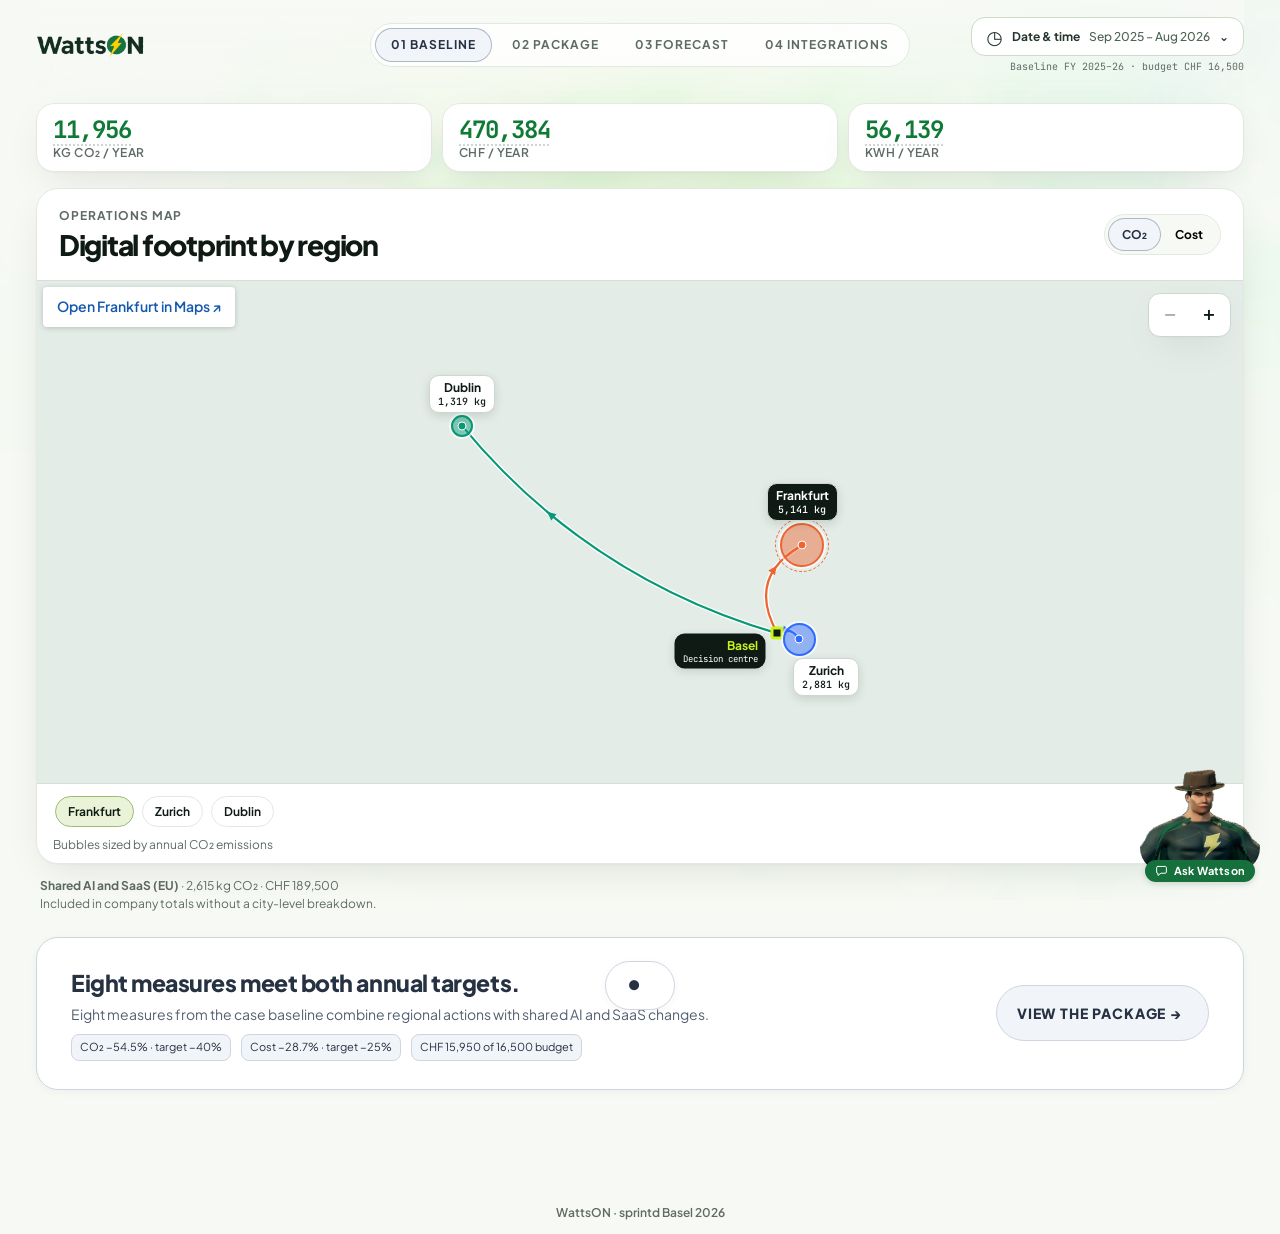
==== commit 77bea41e: "fixed merge conflicts" ====
--- a/frontend/index.html
+++ b/frontend/index.html
@@ -336,7 +336,7 @@
 <div class="wrap">
 <nav>
   <div class="logo"><img class="brand-wordmark" src="assets/WattsOn_logo.webp" alt="WattsOn" width="760" height="310"></div>
-  <div class="crumbs"><span class="on" aria-current="page">01 Baseline</span><a href="package.html"><span>02 Package</span></a><a href="forecast.html" style="display:flex;text-decoration:none"><span>03 Forecast</span></a></div>
+  <div class="crumbs"><span class="on" aria-current="page">01 Baseline</span><a href="package.html"><span>02 Package</span></a><a href="forecast.html" style="display:flex;text-decoration:none"><span>03 Forecast</span></a><a href="integrations.html" style="display:flex;text-decoration:none"><span>04 Integrations</span></a></div>
   <div class="nav-period"><div class="time-host"></div><div class="nav-r mono">FY Sep 25 – Aug 26 · budget CHF 16,500</div></div>
 </nav>
 
@@ -880,5 +880,5 @@
  if(document.body.classList.contains('explore')&&curKey)openTree(curKey);
 }
 document.addEventListener('timelinechange',periodLabels);
-</script></body>
+</script><script src="assets/WattsOn_wattson_llm.js"></script></body>
 </html>
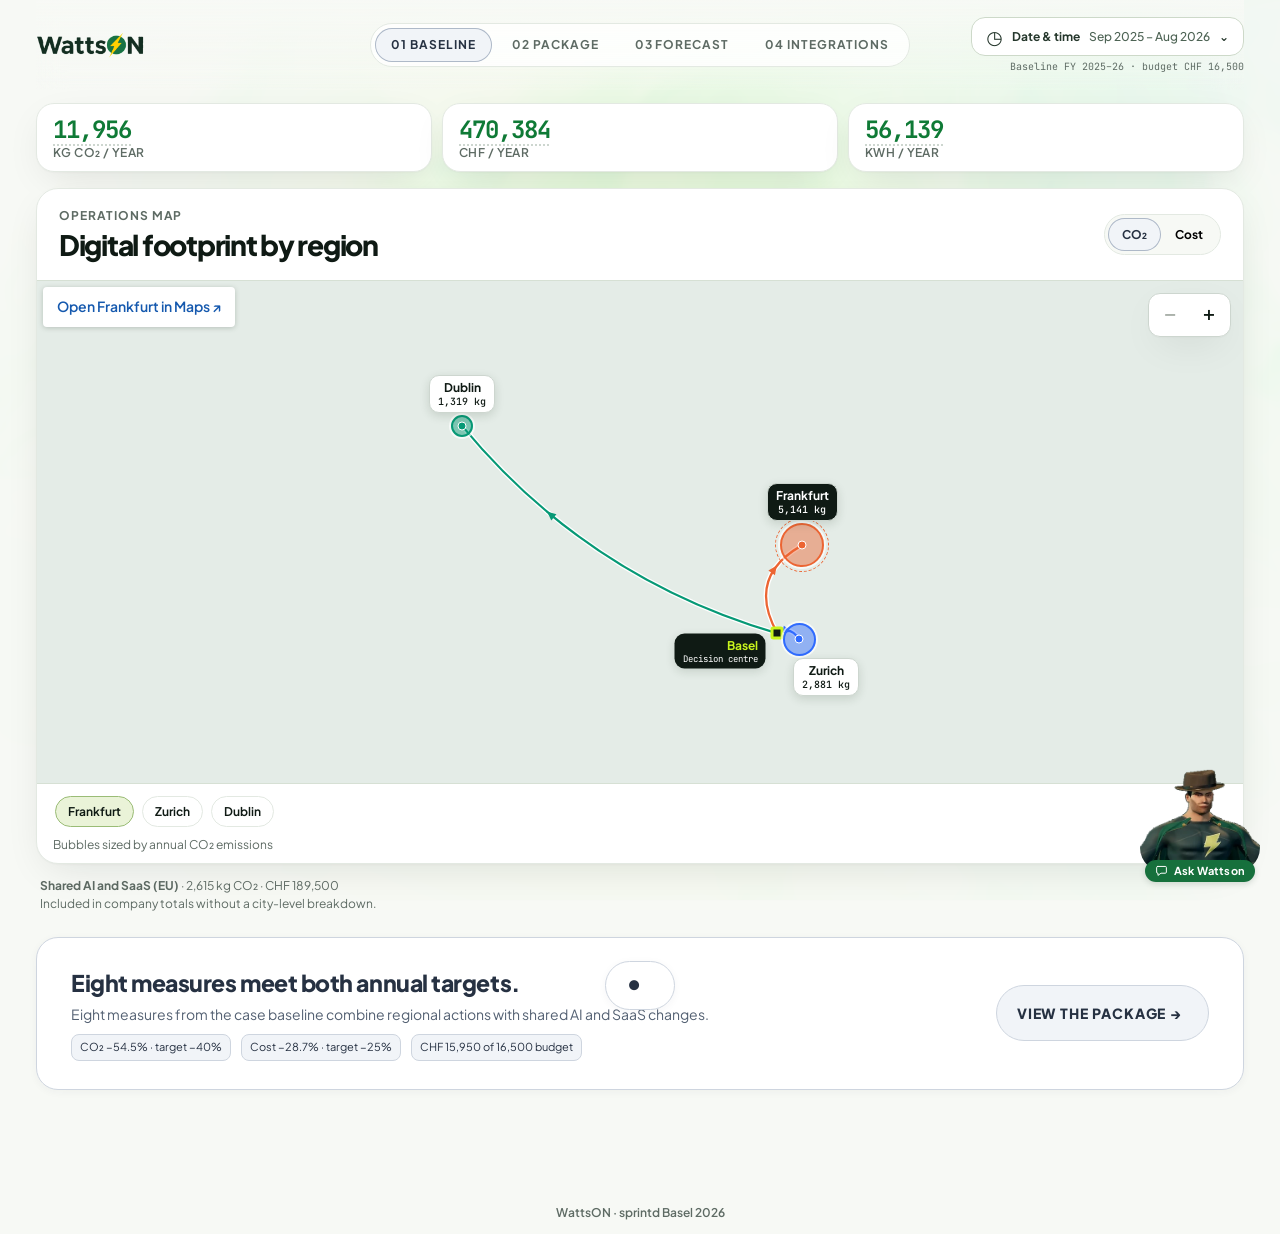
==== commit 98b9972c: "Simplify Baseline computation tree controls" ====
--- a/frontend/index.html
+++ b/frontend/index.html
@@ -178,8 +178,6 @@
 .edges path.e{fill:none;stroke:var(--line2);stroke-width:2.5;stroke-linecap:round;transition:d .5s}
 .edges path.e.hot{stroke:var(--eco);stroke-width:3}
 .edges .spark{fill:var(--volt-d);filter:drop-shadow(0 0 4px var(--volt))}
-.edges .opb{font:800 13px 'JetBrains Mono';fill:#fff}
-.edges .opc{fill:var(--ink)}
 .tn{position:absolute;width:232px;border-radius:18px;background:#fff;border:1.5px solid var(--line);box-shadow:var(--shadow);padding:14px 16px 12px;transition:left .5s cubic-bezier(.2,.8,.2,1),top .5s cubic-bezier(.2,.8,.2,1),box-shadow .25s,transform .25s;cursor:pointer;animation:pop .45s cubic-bezier(.34,1.4,.5,1) both}
 @keyframes pop{from{opacity:0;transform:scale(.8)}to{opacity:1;transform:none}}
 .tn:hover{transform:translateY(-3px);box-shadow:0 20px 44px -16px #0f1a1444;border-color:var(--volt-d)}
@@ -359,7 +357,6 @@
     <div class="ex-tools">
       <button onclick="expandAll(true)"><svg class="ico" viewBox="0 0 24 24"><path d="M4 14h16M12 6v16M8 10l4-4 4 4"/></svg>Expand all</button>
       <button onclick="expandAll(false)">Collapse</button>
-      <button onclick="fit()">Fit</button>
       <button class="dialog-close x" onclick="closeTree()" aria-label="Close"><svg aria-hidden="true" focusable="false" viewBox="0 0 24 24"><path d="M6 6l12 12M18 6L6 18"/></svg></button>
     </div>
   </div>
@@ -510,7 +507,7 @@
   if(n.parent){const p=n.parent;const px=40+p.x+GAP/2+NW/2,py=40+p.depth*ROWH+ (p.depth===0?118:110);const cx=left+NW/2,cy=top;const my=(py+cy)/2;
    const d=`M${cx},${cy} C${cx},${my} ${px},${my} ${px},${py}`;const hot=sel&&(sel===n||isAnc(n,sel));
    edges+=`<path class="e${hot?' hot':''}" d="${d}"/><circle class="spark" r="3.5"><animateMotion dur="${1.6+Math.random()}s" repeatCount="indefinite" path="${d}"/></circle>`;
-   if(n.op){edges+=`<g transform="translate(${cx},${cy-22})"><circle class="opc" r="11"/><text class="opb" text-anchor="middle" dy="4.5">${n.op}</text></g>`}}
+  }
  });
  ed.innerHTML=edges;
 }
@@ -520,7 +517,7 @@
  ${n.f?`<div class="formula">${n.f}</div>`:''}${n.note?`<div class="note">${n.note}</div>`:''}${n.warn?`<div class="warnb"><b>Data conflict · </b>${n.warn}</div>`:''}
  ${n.src&&n.src.length?`<div class="k" style="margin-top:14px">Sources</div><div class="srcs">${n.src.map(s=>`<span>${s}</span>`).join('')}</div>`:''}
  ${n.range?`<div class="sens"><h4>Sensitivity · low / mid / high</h4><div class="range"><i style="--x:${n.px||50}%"></i></div><div class="rl"><span>${n.range[0]}</span><span>▲ ${n.range[1]}</span><span>${n.range[2]}</span></div></div>`:''}
- <div class="hint"><svg class="ico" viewBox="0 0 24 24"><circle cx="12" cy="12" r="9"/><path d="M12 11v5M12 8h.01"/></svg><span>Energy flows up the tree. Click a card to read it, click the circle to unfold its factors.</span></div>`;
+ <div class="hint"><svg class="ico" viewBox="0 0 24 24"><circle cx="12" cy="12" r="9"/><path d="M12 11v5M12 8h.01"/></svg><span>Select a card to see its details. Use the control in the card’s top-right corner to expand or collapse its factors.</span></div>`;
  render()}
 let idc=0;function ids(n){n.id='n'+(idc++);(n.kids||[]).forEach(ids)}
 function openTree(key){const t=timeline.tree(T[key]);if(!t)return;curKey=key;
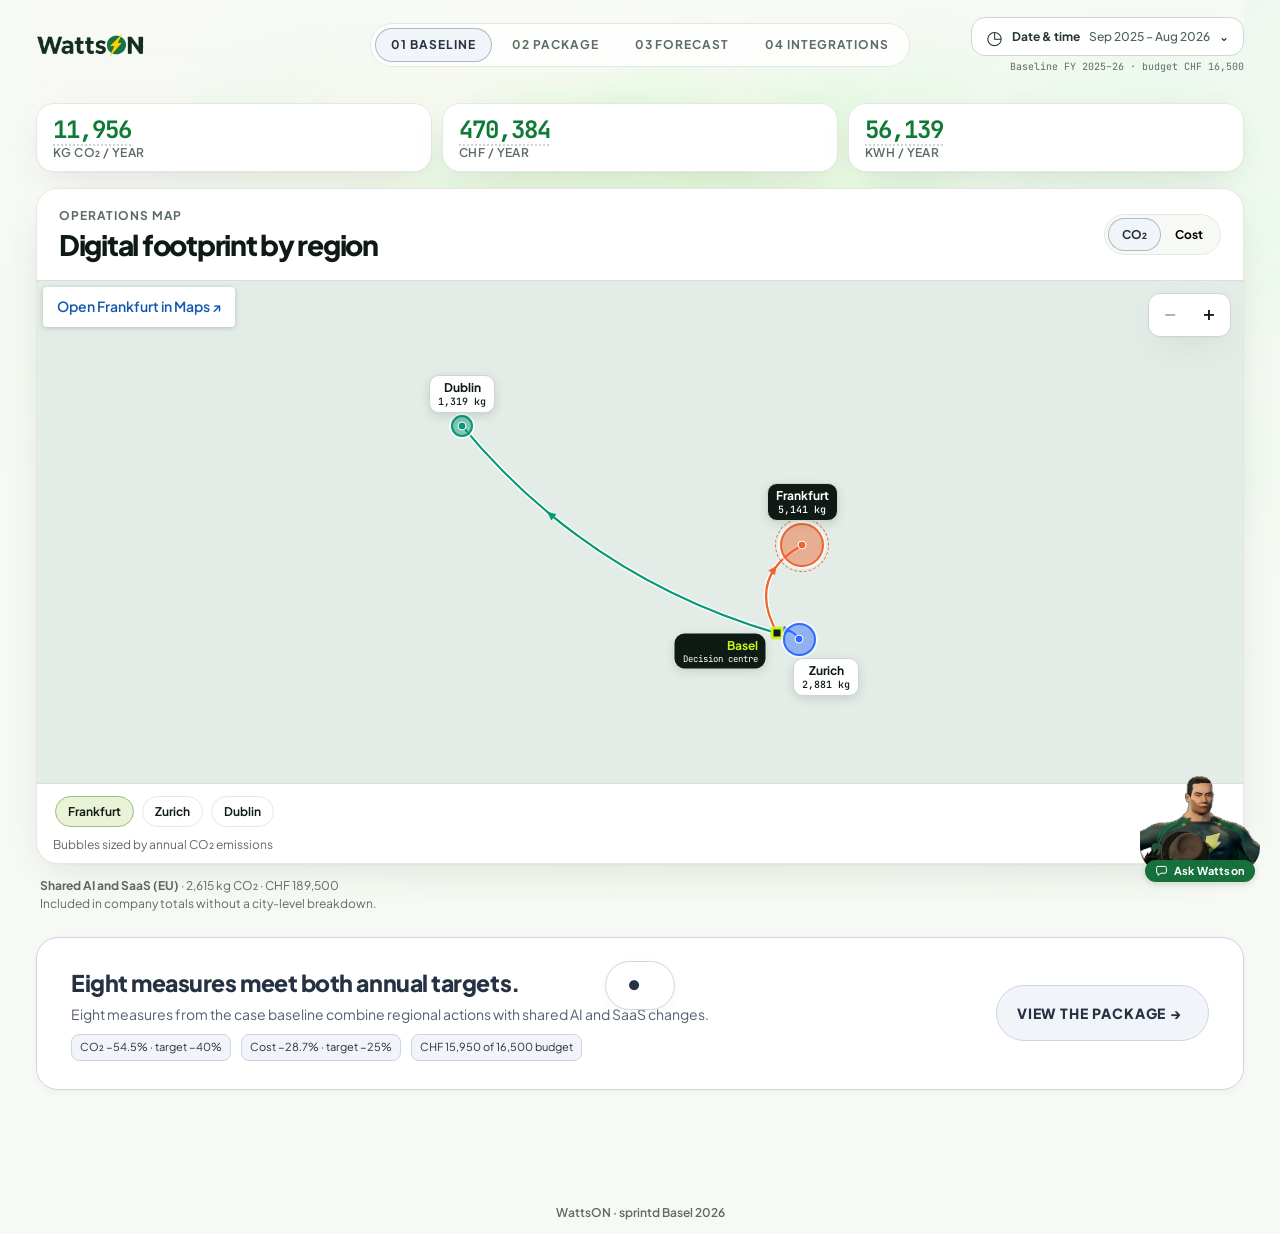
==== commit 921969c8: "feat: add optional Guide diagnostics toggle" ====
--- a/frontend/index.html
+++ b/frontend/index.html
@@ -382,7 +382,10 @@
     <div><h2 id="watson-name">WattsON Guide</h2><span class="role"><i aria-hidden="true"></i>Baseline, savings and safeguards</span></div>
     <button class="dialog-close x" type="button" onclick="closeChat()" aria-label="Close chat"><svg aria-hidden="true" focusable="false" viewBox="0 0 24 24"><path d="M6 6l12 12M18 6L6 18"/></svg></button>
   </div>
-  <p class="guide-mode" id="guide-mode" role="status">Connecting to WattsON Guide…</p>
+  <p class="guide-mode">
+    <span id="guide-mode" role="status">Connecting to WattsON Guide…</span>
+    <label class="guide-diagnostics-toggle" title="Diagnostics"><input id="guide-diagnostics" type="checkbox" autocomplete="off"> Diagnostics</label>
+  </p>
   <div class="ch-msgs" id="msgs" role="log" aria-label="Guide conversation"></div>
   <div class="chips" id="chips"></div>
   <form class="ch-in"><input id="chIn" required maxlength="700" placeholder="Ask about the baseline or a measure…" autocomplete="off" aria-label="Message Wattson"><button type="submit" aria-label="Send"><svg class="ico" viewBox="0 0 24 24"><path d="M5 12h14M13 6l6 6-6 6"/></svg></button></form>
--- a/frontend/assets/WattsOn_guide.css
+++ b/frontend/assets/WattsOn_guide.css
@@ -1,4 +1,5 @@
 .guide-mode {
+  position: relative;
   flex: none;
   padding: 8px 16px;
   background: #f3fce1;
@@ -8,18 +9,66 @@
   font-weight: 600;
 }
 
+#guide-mode {
+  display: block;
+  margin-inline-end: 88px;
+  overflow: hidden;
+  text-overflow: ellipsis;
+  white-space: nowrap;
+}
+
+.guide-diagnostics-toggle {
+  position: absolute;
+  inset-inline-end: 16px;
+  top: 50%;
+  transform: translateY(-50%);
+  display: inline-flex;
+  align-items: center;
+  gap: 5px;
+  font-size: 11px;
+  cursor: pointer;
+}
+
+.guide-diagnostics-toggle input {
+  accent-color: var(--eco-d);
+}
+
+@media (max-width: 300px) {
+  #guide-mode {
+    margin-inline-end: 20px;
+    white-space: normal;
+  }
+
+  .guide-diagnostics-toggle {
+    gap: 0;
+    font-size: 0;
+  }
+}
+
 .guide-answer {
   white-space: pre-wrap;
   overflow-wrap: anywhere;
 }
 
 .guide-sources,
-.guide-usage {
-  display: block;
+.guide-diagnostics {
   margin-top: 10px;
   color: var(--mute);
   font-size: 11px;
   overflow-wrap: anywhere;
+}
+
+.guide-diagnostics[hidden] {
+  display: none;
+}
+
+.guide-diagnostics {
+  border-top: 1px solid var(--line);
+  padding-top: 8px;
+}
+
+.guide-diagnostics p + p {
+  margin-top: 3px;
 }
 
 .guide-sources summary {
@@ -29,7 +78,16 @@
 }
 
 .guide-sources ul {
+  margin-top: 4px;
   padding-inline-start: 16px;
+}
+
+.guide-sources li + li {
+  margin-top: 4px;
+}
+
+.guide-source-label {
+  color: var(--ink2);
 }
 
 .guide-sources a {
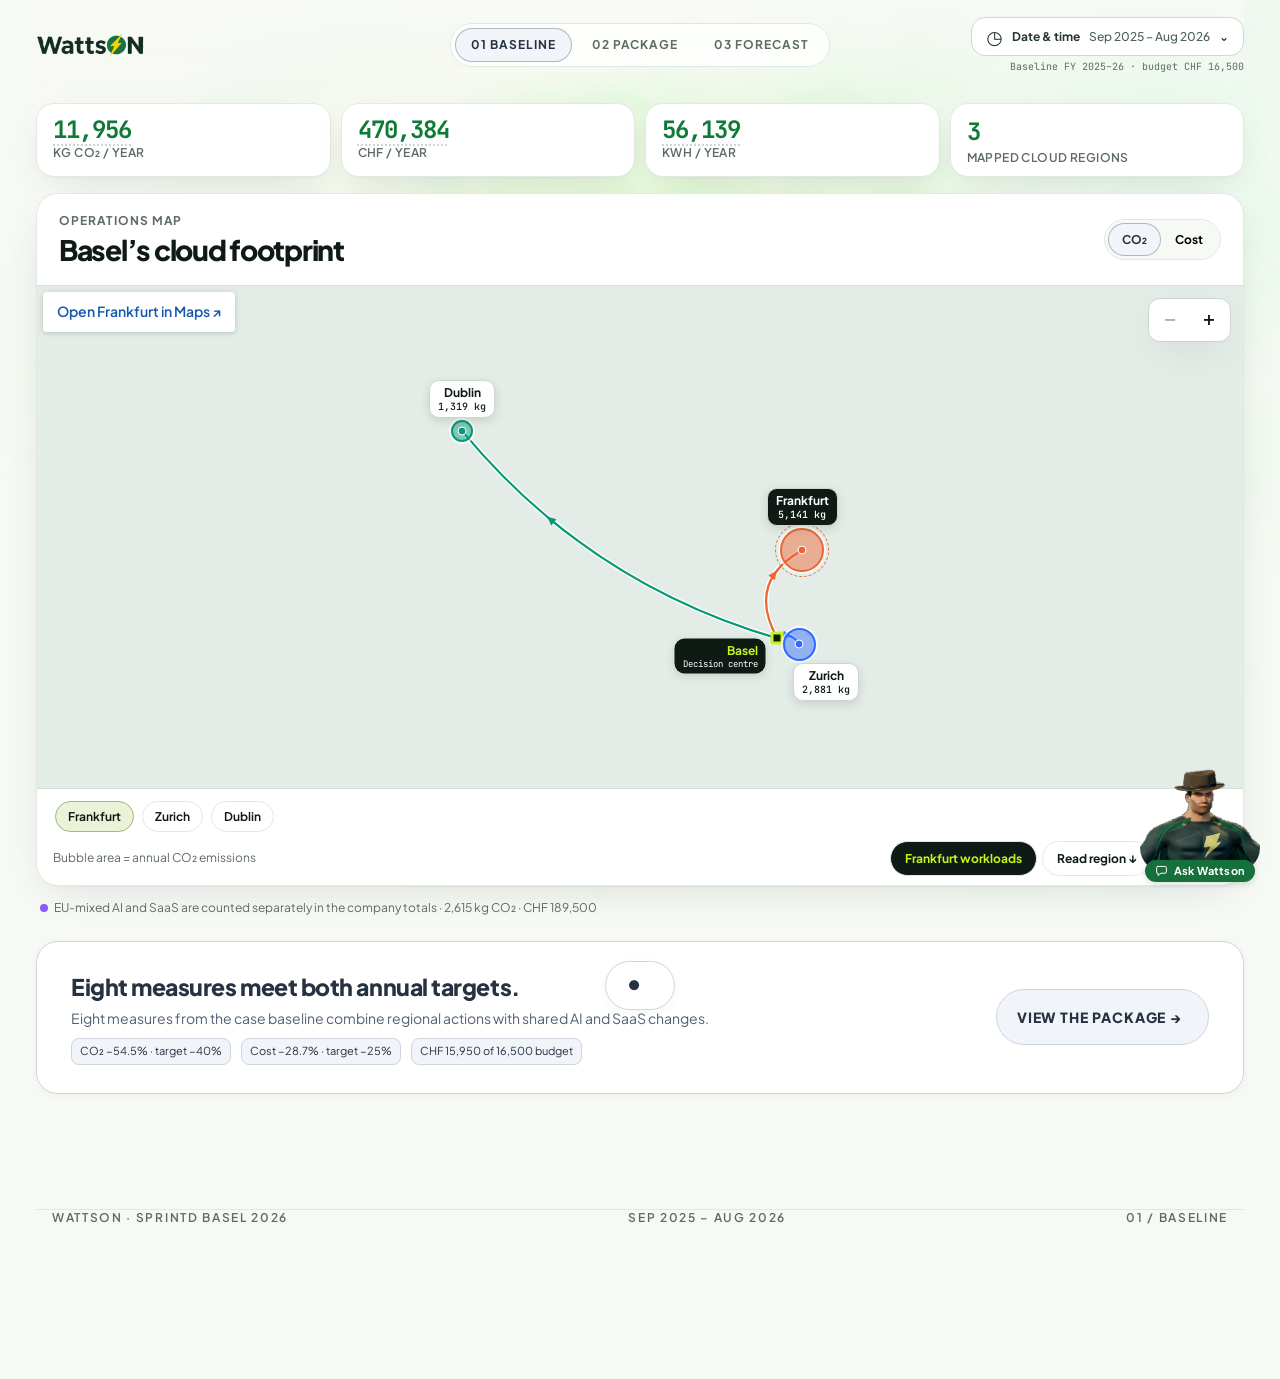
==== commit 30d7e5f2: "feat: add optional Guide diagnostics toggle" ====
--- a/frontend/index.html
+++ b/frontend/index.html
@@ -14,12 +14,12 @@
 }
 *{box-sizing:border-box;margin:0;padding:0}
 html{scroll-behavior:smooth}
-body{background:var(--bg);color:var(--ink);font-family:var(--font-ui);font-size:16px;line-height:1.5;overflow-x:hidden;-webkit-font-smoothing:antialiased}
-.mono{font-family:var(--font-data);font-variant-numeric:tabular-nums}
+body{background:var(--bg);color:var(--ink);font-family:'Plus Jakarta Sans',system-ui,sans-serif;font-size:16px;line-height:1.5;overflow-x:hidden;-webkit-font-smoothing:antialiased}
+.mono{font-family:'JetBrains Mono',monospace;font-variant-numeric:tabular-nums}
 button{font-family:inherit;cursor:pointer}
 :focus-visible{outline:3px solid var(--elec);outline-offset:3px;border-radius:8px}
 #gl{position:fixed;inset:0;width:100%;height:100%;z-index:0;display:block}
-.wrap{--page-gutter:36px;position:relative;z-index:2;max-width:1360px;margin:0 auto;padding:0 var(--page-gutter)}
+.wrap{position:relative;z-index:2;max-width:1360px;margin:0 auto;padding:0 36px 140px}
 .ico{width:1em;height:1em;stroke:currentColor;fill:none;stroke-width:2.2;stroke-linecap:round;stroke-linejoin:round;vertical-align:-.12em}
 
 /* nav */
@@ -150,6 +150,7 @@
 .card .acts .ok:hover{box-shadow:0 10px 24px #0f1a1444;transform:translateY(-1px)}
 .card .acts .no:hover{background:var(--red);border-color:var(--red);color:#fff}
 .card.done{opacity:.55}.card.done .acts{display:none}
+footer{margin-top:100px;padding-top:20px;border-top:1px solid var(--line);display:flex;justify-content:space-between;font-size:11px;letter-spacing:.14em;text-transform:uppercase;color:var(--mute);font-weight:600}
 .reveal{opacity:0;transform:translateY(24px);transition:.8s cubic-bezier(.2,.8,.2,1)}
 .reveal.in{opacity:1;transform:none}
 .reveal .m,.reveal .card{opacity:0;transform:translateY(18px) scale(.97);transition:opacity .45s cubic-bezier(.34,1.3,.5,1),transform .45s cubic-bezier(.34,1.3,.5,1)}
@@ -178,6 +179,8 @@
 .edges path.e{fill:none;stroke:var(--line2);stroke-width:2.5;stroke-linecap:round;transition:d .5s}
 .edges path.e.hot{stroke:var(--eco);stroke-width:3}
 .edges .spark{fill:var(--volt-d);filter:drop-shadow(0 0 4px var(--volt))}
+.edges .opb{font:800 13px 'JetBrains Mono';fill:#fff}
+.edges .opc{fill:var(--ink)}
 .tn{position:absolute;width:232px;border-radius:18px;background:#fff;border:1.5px solid var(--line);box-shadow:var(--shadow);padding:14px 16px 12px;transition:left .5s cubic-bezier(.2,.8,.2,1),top .5s cubic-bezier(.2,.8,.2,1),box-shadow .25s,transform .25s;cursor:pointer;animation:pop .45s cubic-bezier(.34,1.4,.5,1) both}
 @keyframes pop{from{opacity:0;transform:scale(.8)}to{opacity:1;transform:none}}
 .tn:hover{transform:translateY(-3px);box-shadow:0 20px 44px -16px #0f1a1444;border-color:var(--volt-d)}
@@ -279,7 +282,7 @@
   display:flex;align-items:center;justify-content:space-between;gap:12px;flex:none;padding:13px 16px 13px 20px;
   color:#faf8f0;background:linear-gradient(110deg,#233a2d,#10231b 86%);border-bottom:1px solid #ac9a71;
 }
-.ch-top h2{font:800 var(--text-section)/1.2 var(--font-ui);letter-spacing:-.035em}
+.ch-top h2{font:500 25px/1.1 Georgia,'Times New Roman',serif;letter-spacing:-.035em}
 .ch-top .role{display:flex;align-items:center;gap:7px;margin-top:4px;color:#d6dfd2;font-size:11px}
 .ch-top .role i{width:6px;height:6px;border-radius:50%;background:var(--volt)}
 .ch-top .x{
@@ -318,9 +321,9 @@
 /* Offline 3D portrait. Character geometry and skin materials adapted from the MakeHuman Community CC0 assets. */
 .watson-portrait{background-image:url(assets/WattsOn_portrait.webp)}
 
-.crumbs a{display:flex;text-decoration:none}.crumbs a:hover span{background:#eaf1d9}.atlas-hero{padding:36px 0 28px;grid-template-columns:1.4fr 1fr;align-items:center}.atlas-hero h1{font-size:clamp(42px,5.5vw,80px)}.atlas-hero .stat{padding:14px 18px}.stat button{display:block;font:700 28px 'JetBrains Mono',monospace;letter-spacing:-.04em;color:var(--eco-d);background:transparent;border:0}.stat .n:hover{background:var(--volt)}.atlas-grid{display:grid;grid-template-columns:minmax(0,1.95fr) minmax(290px,1fr);gap:18px;align-items:start}.geo-card,.region{min-width:0;margin:0;border:1px solid var(--line);border-radius:var(--r);background:white;box-shadow:var(--shadow);overflow:hidden}.geo-head,.geo-foot{display:flex;justify-content:space-between;align-items:center;gap:12px;padding:18px 22px}.geo-head h2{font-size:23px;letter-spacing:-.04em}.modes{display:flex;background:var(--bg);border:1px solid var(--line);border-radius:30px;padding:3px}.modes button,.geo-foot button{background:none;border:0;padding:9px 14px;font-weight:700;font-size:12px;border-radius:20px}.modes [aria-pressed=true]{background:var(--ink);color:var(--volt)}.map-window{height:clamp(350px,29vw,440px);position:relative;isolation:isolate;overflow:hidden;background:#e4ece7}.map-window iframe,.map-window svg,#pins{position:absolute;inset:0;width:100%;height:100%;border:0}.map-window iframe{pointer-events:none}.map-window.free iframe{pointer-events:auto}.map-window.free #pins,.map-window.free svg{display:none}#pins{pointer-events:none}.map-pin,.hq{position:absolute;transform:translate(-50%,-50%);display:grid;place-items:center}.map-pin{width:44px;height:44px;background:transparent;border:0;pointer-events:auto}.disc{position:absolute;width:var(--size);height:var(--size);border-radius:50%;background:var(--tint);border:2px solid var(--color);transition:width .28s,height .28s;box-shadow:0 0 0 2px #ffffffaa}.disc:after{content:'';display:block;width:7px;height:7px;border:1.5px solid white;border-radius:50%;background:var(--color);position:absolute;left:50%;top:50%;transform:translate(-50%,-50%)}.map-pin[aria-pressed=true] .disc{outline:1.5px dashed var(--color);outline-offset:4px}.pin-text,.hq-label{position:absolute;white-space:nowrap;background:white;border:1px solid var(--line2);box-shadow:0 3px 10px #20342326;border-radius:10px;padding:4px 8px;font:700 12px 'Plus Jakarta Sans',system-ui;color:var(--ink)}.map-pin[aria-pressed=true] .pin-text{background:var(--ink);color:white}.pin-text small{display:block;font:500 10px 'JetBrains Mono',monospace}.pin-FRA .pin-text,.pin-DUB .pin-text{bottom:calc(24px + var(--size)/2)}.pin-ZRH .pin-text{top:calc(24px + var(--size)/2);left:16px}.hq{background:var(--ink);width:13px;height:13px;border:3px solid var(--volt);border-radius:3px}.hq-label{right:15px;top:4px;color:var(--volt);background:var(--ink);border:0;text-align:right}.hq-label small{display:block;color:white;font:9px 'JetBrains Mono',monospace}.geo-foot{font-size:12px;color:var(--mute);padding:9px 16px}.geo-foot button{border:1px solid var(--line);color:var(--ink)}.region{padding:22px 24px;background:linear-gradient(155deg,#fff 48%,#f2f9e4);border-color:#cfdfa9}.region h2{font-size:38px;letter-spacing:-.06em;line-height:1.1;margin:12px 0 3px}.country,.scope{font-size:12px;color:var(--mute)}.regional-total{margin:16px 0 8px;display:flex;align-items:baseline;gap:7px}.regional-total strong{font:700 38px/1 'JetBrains Mono',monospace;letter-spacing:-.065em}.regional-total small{color:var(--mute);font-weight:600}.track{height:7px;background:#e2e8df;border-radius:10px;margin-bottom:5px}.track i{display:block;height:100%;background:var(--accent);border-radius:inherit;transition:width .35s}.region h3{font-size:15px;margin:19px 0 7px}.region details{border-top:1px solid var(--line);padding:8px 0}.region summary{cursor:pointer;font-size:13px;font-weight:700}.region summary b{float:right;font:600 12px 'JetBrains Mono',monospace}.workload{display:flex;justify-content:space-between;align-items:baseline;gap:6px;font-size:12px;color:var(--mute);padding:5px 0 1px 13px}.workload small{white-space:nowrap;font:11px 'JetBrains Mono',monospace}.scope{margin:13px 4px}.scope i{display:inline-block;width:8px;height:8px;background:var(--eu);border-radius:100%;margin-right:4px}.go{text-decoration:none}.cta{margin-top:24px}.cta h3{font-size:23px}.sr{position:absolute;clip-path:inset(50%);width:1px;height:1px;overflow:hidden}.explorer{visibility:hidden}body.explore .explorer{visibility:visible}@media(max-width:930px){.atlas-hero{grid-template-columns:1fr;gap:18px}.hero-stats{grid-template-columns:repeat(4,1fr)}.nav-r{display:none}.atlas-grid{grid-template-columns:minmax(0,1.5fr) minmax(250px,1fr)}.wrap{--page-gutter:20px}}@media(max-width:730px){.atlas-grid{grid-template-columns:1fr}.hero-stats{grid-template-columns:1fr 1fr}.wrap{--page-gutter:14px}.crumbs .future{display:none}.geo-head{padding:14px}.geo-head h2{font-size:18px}.geo-foot{flex-wrap:wrap}.region{padding:20px}.atlas-hero{padding:22px 0}.atlas-hero h1{margin:15px 0}.map-window{height:345px}.cta{padding:20px}.go{justify-self:start}.ex-top{flex-wrap:wrap;padding:10px}.ex-top .h{font-size:22px}.ex-tools{gap:4px}.ex-tools button{padding:0 8px}}
-.region{background:#fff;padding:22px}.regionTabs{display:flex;gap:3px;border-radius:12px;padding:4px;background:#f0f4ed;margin:16px 0}.regionTabs button{flex:1;padding:9px 3px;border:0;border-radius:9px;background:none;font-size:12px;font-weight:700;color:var(--mute)}.regionTabs [aria-pressed=true]{background:var(--ink);color:var(--volt)}#insights{font-size:13px;color:var(--ink2)}#insights h4,#books h3{font-size:14px;margin:15px 0 5px}.region .advice h3{font-size:18px;letter-spacing:-.035em;line-height:1.25;margin:7px 0 12px}.waste{padding:0 0 14px}.waste .ph{color:#985619}.waste p{margin-top:5px}.advice{padding:15px;background:linear-gradient(125deg,#f4fae8,#fbfdf6);border:1px solid #c9dfad;border-radius:15px}.advice .ph{color:#40651a;font-size:10px}.savings{display:grid;grid-template-columns:repeat(3,1fr);gap:4px;margin:8px 0}.savings b,.savings span{display:block}.savings b{font:700 16px 'JetBrains Mono',monospace}.savings span,.advice p,#insights small,.fine{font-size:11px;color:var(--mute)}.proof{border:0;background:none;text-decoration:underline;text-underline-offset:4px;color:var(--eco-d);font-weight:700;margin-top:8px}.region .insight summary{display:flex;justify-content:space-between;align-items:center;gap:8px}.insight summary:after{content:'+';font:18px monospace}.insight[open] summary:after{content:'−'}.region .insight summary b{margin-left:auto;color:#466240;max-width:49%;text-align:right;font-size:11px}.insight p{margin:8px 0 4px}.region .insight small{word-break:break-word}.region [hidden],.geo-card [hidden]{display:none!important}.map-tools{position:absolute;z-index:2;top:12px;right:12px;display:flex;gap:3px;background:#fff;border:1px solid var(--line2);border-radius:12px;padding:3px;box-shadow:var(--shadow)}.map-tools button{font:700 16px system-ui;background:white;color:var(--ink);border:0;border-radius:8px;min-width:36px;height:36px}.map-tools button:first-child{font-size:11px;padding-inline:8px}.map-tools button:hover:enabled{background:var(--volt)}.map-tools button:disabled{color:#a8afa8}.sitePin{position:absolute;transform:translate(-50%,-50%);width:44px;height:44px;border:0;background:transparent;pointer-events:auto}.sitePin i{display:block;width:15px;height:15px;margin:auto;border-radius:50%;background:var(--ink);border:3px solid white;box-shadow:0 0 0 2px var(--ink)}.sitePin[aria-pressed=true] i{background:var(--volt)}.sitePin span{position:absolute;left:50%;bottom:32px;transform:translateX(-50%);padding:5px 9px;background:white;color:var(--ink);border-radius:8px;box-shadow:var(--shadow);font:700 11px var(--font-ui);white-space:nowrap}.point-1 span{bottom:auto;top:32px}.sitePin[aria-pressed=true] span{background:var(--ink);color:var(--volt)}.site-info{margin:0 18px 6px;padding:12px 14px;background:#f2f6ec;border-radius:12px;font-size:12px}.site-info strong{display:block;font-size:16px}.site-info .ph{font-size:9px}.geo-foot{flex-wrap:wrap}.map-links{display:flex;gap:5px;align-items:center;flex-wrap:wrap}.geo-foot .focus-btn{background:var(--ink);color:var(--volt)}.scope{clear:both}.area-switch{display:flex;align-items:center;gap:8px;flex-wrap:wrap;padding:12px 18px 0}.area-switch button{background:white;color:var(--ink);border:1px solid var(--line);padding:7px 12px;border-radius:16px;font-size:12px;font-weight:650}.area-switch [aria-pressed=true]{background:#eaf3d8;border-color:#9abc76}.fine{margin-bottom:10px}.package-goals{display:flex;gap:10px;flex-wrap:wrap;margin-top:9px}.package-goals span{border:1px solid #617160;padding:4px 8px;border-radius:8px;color:white;font-size:11px}.site-info p{margin-top:3px}.map-window{touch-action:pan-y}.atlas-grid{align-items:start}.region:focus{outline:none}@media(min-width:1000px){.atlas-hero{padding:24px 0}.atlas-hero h1{font-size:clamp(44px,4.8vw,72px)}}.site-metrics{font:600 11px/1.6 "JetBrains Mono",monospace;color:var(--eco-d);padding-top:5px}</style>
-<link rel="stylesheet" href="assets/WattsOn_timeline.css?v=aligned-nav"><script src="assets/WattsOn_timeline.js?v=footer-bottom"></script>
+.crumbs a{display:flex;text-decoration:none}.crumbs a:hover span{background:#eaf1d9}.atlas-hero{padding:36px 0 28px;grid-template-columns:1.4fr 1fr;align-items:center}.atlas-hero h1{font-size:clamp(42px,5.5vw,80px)}.atlas-hero .stat{padding:14px 18px}.stat button{display:block;font:700 28px 'JetBrains Mono',monospace;letter-spacing:-.04em;color:var(--eco-d);background:transparent;border:0}.stat .n:hover{background:var(--volt)}.atlas-grid{display:grid;grid-template-columns:minmax(0,1.95fr) minmax(290px,1fr);gap:18px;align-items:start}.geo-card,.region{min-width:0;margin:0;border:1px solid var(--line);border-radius:var(--r);background:white;box-shadow:var(--shadow);overflow:hidden}.geo-head,.geo-foot{display:flex;justify-content:space-between;align-items:center;gap:12px;padding:18px 22px}.geo-head h2{font-size:23px;letter-spacing:-.04em}.modes{display:flex;background:var(--bg);border:1px solid var(--line);border-radius:30px;padding:3px}.modes button,.geo-foot button{background:none;border:0;padding:9px 14px;font-weight:700;font-size:12px;border-radius:20px}.modes [aria-pressed=true]{background:var(--ink);color:var(--volt)}.map-window{height:clamp(350px,29vw,440px);position:relative;isolation:isolate;overflow:hidden;background:#e4ece7}.map-window iframe,.map-window svg,#pins{position:absolute;inset:0;width:100%;height:100%;border:0}.map-window iframe{pointer-events:none}.map-window.free iframe{pointer-events:auto}.map-window.free #pins,.map-window.free svg{display:none}#pins{pointer-events:none}.map-pin,.hq{position:absolute;transform:translate(-50%,-50%);display:grid;place-items:center}.map-pin{width:44px;height:44px;background:transparent;border:0;pointer-events:auto}.disc{position:absolute;width:var(--size);height:var(--size);border-radius:50%;background:var(--tint);border:2px solid var(--color);transition:width .28s,height .28s;box-shadow:0 0 0 2px #ffffffaa}.disc:after{content:'';display:block;width:7px;height:7px;border:1.5px solid white;border-radius:50%;background:var(--color);position:absolute;left:50%;top:50%;transform:translate(-50%,-50%)}.map-pin[aria-pressed=true] .disc{outline:1.5px dashed var(--color);outline-offset:4px}.pin-text,.hq-label{position:absolute;white-space:nowrap;background:white;border:1px solid var(--line2);box-shadow:0 3px 10px #20342326;border-radius:10px;padding:4px 8px;font:700 12px 'Plus Jakarta Sans',system-ui;color:var(--ink)}.map-pin[aria-pressed=true] .pin-text{background:var(--ink);color:white}.pin-text small{display:block;font:500 10px 'JetBrains Mono',monospace}.pin-FRA .pin-text,.pin-DUB .pin-text{bottom:calc(24px + var(--size)/2)}.pin-ZRH .pin-text{top:calc(24px + var(--size)/2);left:16px}.hq{background:var(--ink);width:13px;height:13px;border:3px solid var(--volt);border-radius:3px}.hq-label{right:15px;top:4px;color:var(--volt);background:var(--ink);border:0;text-align:right}.hq-label small{display:block;color:white;font:9px 'JetBrains Mono',monospace}.geo-foot{font-size:12px;color:var(--mute);padding:9px 16px}.geo-foot button{border:1px solid var(--line);color:var(--ink)}.region{padding:22px 24px;background:linear-gradient(155deg,#fff 48%,#f2f9e4);border-color:#cfdfa9}.region h2{font-size:38px;letter-spacing:-.06em;line-height:1.1;margin:12px 0 3px}.country,.scope{font-size:12px;color:var(--mute)}.regional-total{margin:16px 0 8px;display:flex;align-items:baseline;gap:7px}.regional-total strong{font:700 38px/1 'JetBrains Mono',monospace;letter-spacing:-.065em}.regional-total small{color:var(--mute);font-weight:600}.track{height:7px;background:#e2e8df;border-radius:10px;margin-bottom:5px}.track i{display:block;height:100%;background:var(--accent);border-radius:inherit;transition:width .35s}.region h3{font-size:15px;margin:19px 0 7px}.region details{border-top:1px solid var(--line);padding:8px 0}.region summary{cursor:pointer;font-size:13px;font-weight:700}.region summary b{float:right;font:600 12px 'JetBrains Mono',monospace}.workload{display:flex;justify-content:space-between;align-items:baseline;gap:6px;font-size:12px;color:var(--mute);padding:5px 0 1px 13px}.workload small{white-space:nowrap;font:11px 'JetBrains Mono',monospace}.scope{margin:13px 4px}.scope i{display:inline-block;width:8px;height:8px;background:var(--eu);border-radius:100%;margin-right:4px}.go{text-decoration:none}.cta{margin-top:24px}.cta h3{font-size:23px}.sr{position:absolute;clip-path:inset(50%);width:1px;height:1px;overflow:hidden}.explorer{visibility:hidden}body.explore .explorer{visibility:visible}@media(max-width:930px){.atlas-hero{grid-template-columns:1fr;gap:18px}.hero-stats{grid-template-columns:repeat(4,1fr)}.nav-r{display:none}.atlas-grid{grid-template-columns:minmax(0,1.5fr) minmax(250px,1fr)}.wrap{padding-inline:20px}}@media(max-width:730px){.atlas-grid{grid-template-columns:1fr}.hero-stats{grid-template-columns:1fr 1fr}.wrap{padding-inline:14px}.crumbs span{padding:7px 9px;font-size:10px}.crumbs .future{display:none}.geo-head{padding:14px}.geo-head h2{font-size:18px}.geo-foot{flex-wrap:wrap}.region{padding:20px}.atlas-hero{padding:22px 0}.atlas-hero h1{margin:15px 0}.map-window{height:345px}.cta{padding:20px}.go{justify-self:start}footer{flex-wrap:wrap;gap:12px}.ex-top{flex-wrap:wrap;padding:10px}.ex-top .h{font-size:22px}.ex-tools{gap:4px}.ex-tools button{padding:0 8px}}
+.region{background:#fff;padding:22px}.regionTabs{display:flex;gap:3px;border-radius:12px;padding:4px;background:#f0f4ed;margin:16px 0}.regionTabs button{flex:1;padding:9px 3px;border:0;border-radius:9px;background:none;font-size:12px;font-weight:700;color:var(--mute)}.regionTabs [aria-pressed=true]{background:var(--ink);color:var(--volt)}#insights{font-size:13px;color:var(--ink2)}#insights h4,#books h3{font-size:14px;margin:15px 0 5px}.region .advice h3{font-size:18px;letter-spacing:-.035em;line-height:1.25;margin:7px 0 12px}.waste{padding:0 0 14px}.waste .ph{color:#985619}.waste p{margin-top:5px}.advice{padding:15px;background:linear-gradient(125deg,#f4fae8,#fbfdf6);border:1px solid #c9dfad;border-radius:15px}.advice .ph{color:#40651a;font-size:10px}.savings{display:grid;grid-template-columns:repeat(3,1fr);gap:4px;margin:8px 0}.savings b,.savings span{display:block}.savings b{font:700 16px 'JetBrains Mono',monospace}.savings span,.advice p,#insights small,.fine{font-size:11px;color:var(--mute)}.proof{border:0;background:none;text-decoration:underline;text-underline-offset:4px;color:var(--eco-d);font-weight:700;margin-top:8px}.region .insight summary{display:flex;justify-content:space-between;align-items:center;gap:8px}.insight summary:after{content:'+';font:18px monospace}.insight[open] summary:after{content:'−'}.region .insight summary b{margin-left:auto;color:#466240;max-width:49%;text-align:right;font-size:11px}.insight p{margin:8px 0 4px}.region .insight small{word-break:break-word}.region [hidden],.geo-card [hidden]{display:none!important}.map-tools{position:absolute;z-index:2;top:12px;right:12px;display:flex;gap:3px;background:#fff;border:1px solid var(--line2);border-radius:12px;padding:3px;box-shadow:var(--shadow)}.map-tools button{font:700 16px system-ui;background:white;color:var(--ink);border:0;border-radius:8px;min-width:36px;height:36px}.map-tools button:first-child{font-size:11px;padding-inline:8px}.map-tools button:hover:enabled{background:var(--volt)}.map-tools button:disabled{color:#a8afa8}.sitePin{position:absolute;transform:translate(-50%,-50%);width:44px;height:44px;border:0;background:transparent;pointer-events:auto}.sitePin i{display:block;width:15px;height:15px;margin:auto;border-radius:50%;background:var(--ink);border:3px solid white;box-shadow:0 0 0 2px var(--ink)}.sitePin[aria-pressed=true] i{background:var(--volt)}.sitePin span{position:absolute;left:50%;bottom:32px;transform:translateX(-50%);padding:5px 9px;background:white;color:var(--ink);border-radius:8px;box-shadow:var(--shadow);font:700 11px system-ui;white-space:nowrap}.point-1 span{bottom:auto;top:32px}.sitePin[aria-pressed=true] span{background:var(--ink);color:var(--volt)}.site-info{margin:0 18px 6px;padding:12px 14px;background:#f2f6ec;border-radius:12px;font-size:12px}.site-info strong{display:block;font-size:16px}.site-info .ph{font-size:9px}.geo-foot{flex-wrap:wrap}.map-links{display:flex;gap:5px;align-items:center;flex-wrap:wrap}.geo-foot .focus-btn{background:var(--ink);color:var(--volt)}.scope{clear:both}.area-switch{display:flex;align-items:center;gap:8px;flex-wrap:wrap;padding:12px 18px 0}.area-switch button{background:white;color:var(--ink);border:1px solid var(--line);padding:7px 12px;border-radius:16px;font-size:12px;font-weight:650}.area-switch [aria-pressed=true]{background:#eaf3d8;border-color:#9abc76}.fine{margin-bottom:10px}.package-goals{display:flex;gap:10px;flex-wrap:wrap;margin-top:9px}.package-goals span{border:1px solid #617160;padding:4px 8px;border-radius:8px;color:white;font-size:11px}.site-info p{margin-top:3px}.map-window{touch-action:pan-y}.atlas-grid{align-items:start}.region:focus{outline:none}@media(min-width:1000px){.atlas-hero{padding:24px 0}.atlas-hero h1{font-size:clamp(44px,4.8vw,72px)}}.site-metrics{font:600 11px/1.6 "JetBrains Mono",monospace;color:var(--eco-d);padding-top:5px}</style>
+<link rel="stylesheet" href="assets/WattsOn_timeline.css"><script src="assets/WattsOn_timeline.js"></script>
 <link rel="stylesheet" href="assets/WattsOn_guide.css">
 <script defer src="assets/WattsOn_guide.js"></script>
 </head>
@@ -334,21 +337,26 @@
 <div class="wrap">
 <nav>
   <div class="logo"><img class="brand-wordmark" src="assets/WattsOn_logo.webp" alt="WattsOn" width="760" height="310"></div>
-  <div class="crumbs"><span class="on" aria-current="page">01 Baseline</span><a href="package.html"><span>02 Package</span></a><a href="forecast.html" style="display:flex;text-decoration:none"><span>03 Forecast</span></a><a href="integrations.html" style="display:flex;text-decoration:none"><span>04 Integrations</span></a></div>
+  <div class="crumbs"><span class="on" aria-current="page">01 Baseline</span><a href="package.html"><span>02 Package</span></a><a href="forecast.html" style="display:flex;text-decoration:none"><span>03 Forecast</span></a></div>
   <div class="nav-period"><div class="time-host"></div><div class="nav-r mono">FY Sep 25 – Aug 26 · budget CHF 16,500</div></div>
 </nav>
 
-<div class="atlas-summary baseline-summary">
- <div class="hero-stats"><div class="stat"><button class="n" data-tree="co2" data-count="11956">11,956</button><span>kg CO₂ / year</span></div><div class="stat"><button class="n" data-tree="cost" data-count="470384">470,384</button><span>CHF / year</span></div><div class="stat"><button class="n" data-tree="energy" data-count="56139">56,139</button><span>kWh / year</span></div></div>
+<div class="atlas-summary">
+ <div class="hero-stats"><div class="stat"><button class="n" data-tree="co2" data-count="11956">11,956</button><span>kg CO₂ / year</span></div><div class="stat"><button class="n" data-tree="cost" data-count="470384">470,384</button><span>CHF / year</span></div><div class="stat"><button class="n" data-tree="energy" data-count="56139">56,139</button><span>kWh / year</span></div><div class="stat"><b>3</b><span>Mapped cloud regions</span></div></div>
 </div>
 <main><div class="atlas-grid"><section class="geo-card">
-<div class="geo-head"><div><div class="ph">Operations map</div><h1>Digital footprint by region</h1></div><div class="modes" aria-label="Bubble metric" role="group"><button data-mode="co2" aria-pressed="true">CO₂</button><button data-mode="chf" aria-pressed="false">Cost</button></div></div>
+<div class="geo-head"><div><div class="ph">Operations map</div><h1>Basel’s cloud footprint</h1></div><div class="modes" aria-label="Bubble metric" role="group"><button data-mode="co2" aria-pressed="true">CO₂</button><button data-mode="chf" aria-pressed="false">Cost</button></div></div>
 <div class="map-stage"><div class="map-window" id="geoWindow" aria-label="Regional operations map"><iframe id="googleMap" title="Google Maps view of Western Europe" tabindex="-1" referrerpolicy="no-referrer-when-downgrade"></iframe><svg id="routes" aria-hidden="true"></svg><div id="pins"></div><a class="map-launch" id="mapLaunch" href="https://www.google.com/maps/@?api=1&amp;map_action=map&amp;center=50.48%2C1.55&amp;zoom=6" aria-label="Open this view in Google Maps">Open in Maps &#8599;</a><div class="map-tools" aria-label="Map zoom"><button id="mapBack" hidden>← Europe</button><button id="zoomOut" aria-label="Zoom out">−</button><button id="zoomIn" aria-label="Zoom in to local workloads">+</button></div></div><aside class="region" id="region" tabindex="-1" hidden aria-labelledby="city"><div class="region-scroll"><div class="cloud-head"><span>Selected region · <b id="code"></b></span><button id="cloudClose" aria-label="Close region details" class="dialog-close"><svg aria-hidden="true" focusable="false" viewBox="0 0 24 24"><path d="M6 6l12 12M18 6L6 18"/></svg></button></div><div class="region-summary"><h2 id="city"></h2><div class="country" id="country"></div><div class="regional-total"><strong id="amount"></strong><small id="units"></small></div></div><div class="track"><i id="shareBar"></i></div><p class="country" id="share"></p><div class="regionTabs" id="regionTabs" role="group" aria-label="Regional detail"><button>Overview</button><button>Workloads</button><button>Evidence</button></div><a id="regionMaps" class="region-map-link" href="https://www.google.com/maps/search/?api=1&amp;query=Frankfurt%2C%20Germany">Open Frankfurt in Maps</a><div id="insights"></div><div id="books" hidden><h3>Regional cloud ledger</h3><p class="fine">Annual baseline by department and tool. Values rounded.</p><div id="breakdown"></div></div><span class="sr" id="announcement" role="status"></span></div></aside></div><div class="area-switch" id="areaSwitch" role="group" aria-label="Select region"></div>
-<div class="geo-foot"><span id="legend" aria-live="polite"></span></div><div class="site-info" id="siteInfo" hidden></div></section>
+<div class="geo-foot"><span id="legend"></span><div class="map-links"><button id="regionAction" class="focus-btn">Local workloads</button><button id="readRegion">Read region ↓</button><a id="openGoogleMaps" href="https://www.google.com/maps/search/?api=1&amp;query=47.5596%2C7.5886" target="_blank" rel="noopener noreferrer" aria-label="Open selected region in Google Maps">Expand map</a></div></div><div class="site-info" id="siteInfo" hidden></div></section>
 </div>
-<p class="scope"><strong>Shared AI and SaaS (EU)</strong> · <span id="mixedPeriod">2,615 kg CO₂ · CHF 189,500</span><br>Included in company totals without a city-level breakdown.</p>
+<p class="scope"><i></i> EU-mixed AI and SaaS are counted separately in the company totals · <span id="mixedPeriod">2,615 kg CO₂ · CHF 189,500</span></p>
 <div class="cta"><div><h3>Eight measures meet both annual targets.</h3><p>Eight measures from the case baseline combine regional actions with shared AI and SaaS changes.<span class="package-goals"><span>CO₂ −54.5% · target −40%</span><span>Cost −28.7% · target −25%</span><span>CHF 15,950 of 16,500 budget</span></span></p></div><a class="go" href="package.html">View the package →</a></div>
-</main><footer>WattsON · sprintd Basel 2026</footer></div>
+</main><footer><span>WattsOn · sprintd Basel 2026</span><span id="periodFoot">Sep 2025 – Aug 2026</span><span>01 / Baseline</span></footer></div>
+<dialog id="mapsDialog" class="maps-dialog" aria-labelledby="mapsDialogTitle">
+ <div class="maps-dialog-head"><div><small>Google Maps</small><h2 id="mapsDialogTitle">Selected location</h2></div><form method="dialog"><button aria-label="Close map" class="dialog-close"><svg aria-hidden="true" focusable="false" viewBox="0 0 24 24"><path d="M6 6l12 12M18 6L6 18"/></svg></button></form></div>
+ <iframe id="mapsDialogFrame" title="Expanded Google Maps view" referrerpolicy="no-referrer-when-downgrade"></iframe>
+ <div class="maps-dialog-foot"><a id="mapsWebsite" href="https://www.google.com/maps/search/?api=1&amp;query=47.5596%2C7.5886">Open Google Maps website ↗</a></div>
+</dialog>
 <!-- ═══ TREE EXPLORER ═══ -->
 <div class="explorer" role="dialog" aria-modal="true" aria-labelledby="exH">
   <div class="ex-top">
@@ -357,6 +365,7 @@
     <div class="ex-tools">
       <button onclick="expandAll(true)"><svg class="ico" viewBox="0 0 24 24"><path d="M4 14h16M12 6v16M8 10l4-4 4 4"/></svg>Expand all</button>
       <button onclick="expandAll(false)">Collapse</button>
+      <button onclick="fit()">Fit</button>
       <button class="dialog-close x" onclick="closeTree()" aria-label="Close"><svg aria-hidden="true" focusable="false" viewBox="0 0 24 24"><path d="M6 6l12 12M18 6L6 18"/></svg></button>
     </div>
   </div>
@@ -510,7 +519,7 @@
   if(n.parent){const p=n.parent;const px=40+p.x+GAP/2+NW/2,py=40+p.depth*ROWH+ (p.depth===0?118:110);const cx=left+NW/2,cy=top;const my=(py+cy)/2;
    const d=`M${cx},${cy} C${cx},${my} ${px},${my} ${px},${py}`;const hot=sel&&(sel===n||isAnc(n,sel));
    edges+=`<path class="e${hot?' hot':''}" d="${d}"/><circle class="spark" r="3.5"><animateMotion dur="${1.6+Math.random()}s" repeatCount="indefinite" path="${d}"/></circle>`;
-  }
+   if(n.op){edges+=`<g transform="translate(${cx},${cy-22})"><circle class="opc" r="11"/><text class="opb" text-anchor="middle" dy="4.5">${n.op}</text></g>`}}
  });
  ed.innerHTML=edges;
 }
@@ -520,7 +529,7 @@
  ${n.f?`<div class="formula">${n.f}</div>`:''}${n.note?`<div class="note">${n.note}</div>`:''}${n.warn?`<div class="warnb"><b>Data conflict · </b>${n.warn}</div>`:''}
  ${n.src&&n.src.length?`<div class="k" style="margin-top:14px">Sources</div><div class="srcs">${n.src.map(s=>`<span>${s}</span>`).join('')}</div>`:''}
  ${n.range?`<div class="sens"><h4>Sensitivity · low / mid / high</h4><div class="range"><i style="--x:${n.px||50}%"></i></div><div class="rl"><span>${n.range[0]}</span><span>▲ ${n.range[1]}</span><span>${n.range[2]}</span></div></div>`:''}
- <div class="hint"><svg class="ico" viewBox="0 0 24 24"><circle cx="12" cy="12" r="9"/><path d="M12 11v5M12 8h.01"/></svg><span>Select a card to see its details. Use the control in the card’s top-right corner to expand or collapse its factors.</span></div>`;
+ <div class="hint"><svg class="ico" viewBox="0 0 24 24"><circle cx="12" cy="12" r="9"/><path d="M12 11v5M12 8h.01"/></svg><span>Energy flows up the tree. Click a card to read it, click the circle to unfold its factors.</span></div>`;
  render()}
 let idc=0;function ids(n){n.id='n'+(idc++);(n.kids||[]).forEach(ids)}
 function openTree(key){const t=timeline.tree(T[key]);if(!t)return;curKey=key;
@@ -674,6 +683,7 @@
  }
  byId('books').querySelector('.fine').textContent=(timeline.full?'Annual baseline':'Selected period')+' by department and tool. Values rounded.';
  if(tabName==='Overview')byId('explainRegional').onclick=()=>openTree(p.measure.toLowerCase());
+ byId('regionAction').textContent=active.name+' workloads';
 }
 function selectTab(name){tabName=name;updateInspector()}
 function chooseRegion(r,zoomIn=false){
@@ -713,24 +723,34 @@
  return regions.reduce((best,r)=>{const distance=c=>Math.hypot(parseFloat(c.pin.style.left)-x,parseFloat(c.pin.style.top)-y);return distance(r)<distance(best)?r:best},active)
 }
 
-const basel={lat:47.5596,lng:7.5886}, mapBox=document.getElementById('geoWindow'), mapFrame=document.getElementById('googleMap');
+const basel={lat:47.5596,lng:7.5886}, mapBox=document.getElementById('geoWindow');
 const byId=id=>document.getElementById(id), format=n=>timeline.number(n);
 let metric='co2',active=regions[0],lastMap='';
 function mapsDestination(){
  const site=localLevel && chosenSite!==null ? profiles[active.code].sites[chosenSite] : null;
  const name=site ? site[0]+' · '+active.name : active.name;
  const query=site ? (active.lat+site[3]).toFixed(5)+','+(active.lng+site[4]).toFixed(5) : active.name+', '+active.place;
- return {name,query};
+ return {name,query,site};
 }
 function updateMapsLink(){
  const {name,query}=mapsDestination();
  const href='https://www.google.com/maps/search/?api=1&query='+encodeURIComponent(query);
- for(const id of ['mapLaunch','regionMaps']){
+ for(const id of ['mapLaunch','regionMaps','mapsWebsite']){
   const link=byId(id);
   link.href=href;
   link.textContent='Open '+name+' in Maps ↗';
  }
-}
+ byId('openGoogleMaps').href=href;
+ byId('openGoogleMaps').setAttribute('aria-label','Expand map for '+name);
+}
+byId('openGoogleMaps').onclick=e=>{
+ e.preventDefault();
+ const {name,query,site}=mapsDestination();
+ byId('mapsDialogTitle').textContent=name;
+ byId('mapsDialogFrame').src='https://maps.google.com/maps?q='+encodeURIComponent(query)+'&z='+(site?15:11)+'&hl=en&output=embed';
+ byId('mapsDialog').showModal();
+};
+byId('mapsDialog').onclose=()=>{byId('mapsDialogFrame').src='about:blank'};
 function showRegion(region){
  active=region;
  updateMapsLink();
@@ -776,10 +796,8 @@
  updateMapsLink();
  origin.hidden=!!localLevel;byId('routes').style.display=localLevel?'none':'';
  regions.forEach(r=>r.pin.hidden=!!localLevel);
- // Keep the overlay aligned when the display-only iframe clips its left control strip.
- const mapLongitude=mapCenter.lng+mapFrame.offsetLeft*180/scale;
- const src='https://maps.google.com/maps?ll='+mapCenter.lat+','+mapLongitude+'&z='+zoom+'&t=m&hl=en&output=embed';
- if(lastMap!==src){mapFrame.src=src;lastMap=src}
+ const src='https://maps.google.com/maps?ll='+mapCenter.lat+','+mapCenter.lng+'&z='+zoom+'&t=m&hl=en&output=embed';
+ if(lastMap!==src){byId('googleMap').src=src;lastMap=src}
  function point(city){const [x,y]=world(city);return {x:width/2+(x-centerPoint[0])*scale,y:height/2+(y-centerPoint[1])*scale}}
  function place(node,p){node.style.left=p.x+'px';node.style.top=p.y+'px'}
  const start=point(basel);place(origin,start);
@@ -796,15 +814,15 @@
   const angle=Math.atan2((1-t)*(cy-start.y)+t*(end.y-cy),(1-t)*(cx-start.x)+t*(end.x-cx))*180/Math.PI;
   drawing+='<path d="'+path+'" fill="none" stroke="white" stroke-width="4.8"/><path d="'+path+'" fill="none" stroke="'+r.color+'" stroke-width="2.2"/><path d="M-6 -4 L3 0 -6 4Z" fill="'+r.color+'" transform="translate('+ax+' '+ay+') rotate('+angle+')"/>';
  });
- renderLocalSites(point,place);byId('routes').innerHTML=drawing;
- const metricLabel=metric==='co2'?'CO₂ emissions':'cost (CHF)';
- byId('legend').textContent=localLevel?'Illustrative site locations · select a pin':`Bubbles sized by ${timeline.full?'annual '+metricLabel:metricLabel+' for the selected period'}`;
+ renderLocalSites(point,place);byId('routes').innerHTML=drawing;byId('legend').textContent=localLevel?'Illustrative site locations · select a pin':(timeline.full?'Bubble area = annual ':'Bubble area = selected period ')+(metric==='co2'?'CO₂ emissions':'cost in CHF');
 }
 document.querySelectorAll('[data-mode]').forEach(b=>b.onclick=()=>{
  metric=b.dataset.mode;document.querySelectorAll('[data-mode]').forEach(s=>s.setAttribute('aria-pressed',s===b));showRegion(active);positionMap()
 });
 byId('zoomIn').onclick=()=>zoomTo(1);byId('zoomOut').onclick=()=>zoomTo(-1);
 byId('mapBack').onclick=()=>{localLevel=0;chosenSite=null;positionMap();closeRegionDetails()};
+byId('regionAction').onclick=()=>{if(!localLevel)zoomTo(1);selectTab('Workloads');openRegionDetails()};
+byId('readRegion').onclick=()=>{selectTab('Overview');openRegionDetails()};
 byId('regionTabs').querySelectorAll('button').forEach(b=>b.onclick=()=>selectTab(b.textContent));
 mapBox.addEventListener('dblclick',e=>{if(!e.target.closest('button'))zoomTo(1,localLevel?active:nearestRegion(e))});
 let lastWheel=0;
@@ -823,6 +841,7 @@
  }
  regionalData.forEach((row,i)=>{for(const key of ['co2','chf'])row[key]=annualBooks[i][key]*timeline.share});
  byId('mixedPeriod').textContent=timeline.total(2615)+' kg CO₂ · CHF '+timeline.total(189500);
+ byId('periodFoot').textContent=timeline.label;
  showRegion(active);positionMap();
 }
 let cloudTrigger=null;
@@ -841,13 +860,13 @@
  byId('region').hidden=true;
  positionMap();
  byId('watsonThought').hidden=true;
- if(cloudTrigger?.isConnected&&!cloudTrigger.closest('[hidden]')&&!cloudTrigger.disabled&&cloudTrigger!==document.body)cloudTrigger.focus({preventScroll:true});
- else (localLevel?byId('zoomOut'):active.pin).focus({preventScroll:true});
+ if(cloudTrigger?.isConnected&&!cloudTrigger.hidden)cloudTrigger.focus({preventScroll:true});
+ else byId('readRegion').focus({preventScroll:true});
 }
 byId('cloudClose').onclick=closeRegionDetails;
 byId('dismissThought').onclick=()=>{byId('watsonThought').hidden=true;launcher.focus({preventScroll:true})};
 document.addEventListener('keydown',e=>{if(e.key==='Escape'&&!byId('region').hidden&&!document.body.classList.contains('explore')&&!document.body.classList.contains('chat-open')){closeRegionDetails();e.stopImmediatePropagation()}},true);
-document.addEventListener('pointerdown',e=>{if(!byId('region').hidden&&!document.body.classList.contains('explore')&&!e.target.closest('.region,.map-launch,.area-switch,.map-pin,.geo-foot,.time-host,.fab,.chat,.map-tools,.sitePin,.watson-thought,.modes')){closeRegionDetails()}});
+document.addEventListener('pointerdown',e=>{if(!byId('region').hidden&&!document.body.classList.contains('explore')&&!e.target.closest('.region,.map-launch,.maps-dialog,.area-switch,.map-pin,.geo-foot,.time-host,.fab,.chat,.map-tools,.sitePin,.watson-thought,.modes')){closeRegionDetails()}});
 
 new ResizeObserver(positionMap).observe(mapBox);showRegion(active);positionMap();
 </script><script>
@@ -880,5 +899,5 @@
  if(document.body.classList.contains('explore')&&curKey)openTree(curKey);
 }
 document.addEventListener('timelinechange',periodLabels);
-</script><script src="assets/WattsOn_wattson_llm.js"></script></body>
+</script></body>
 </html>
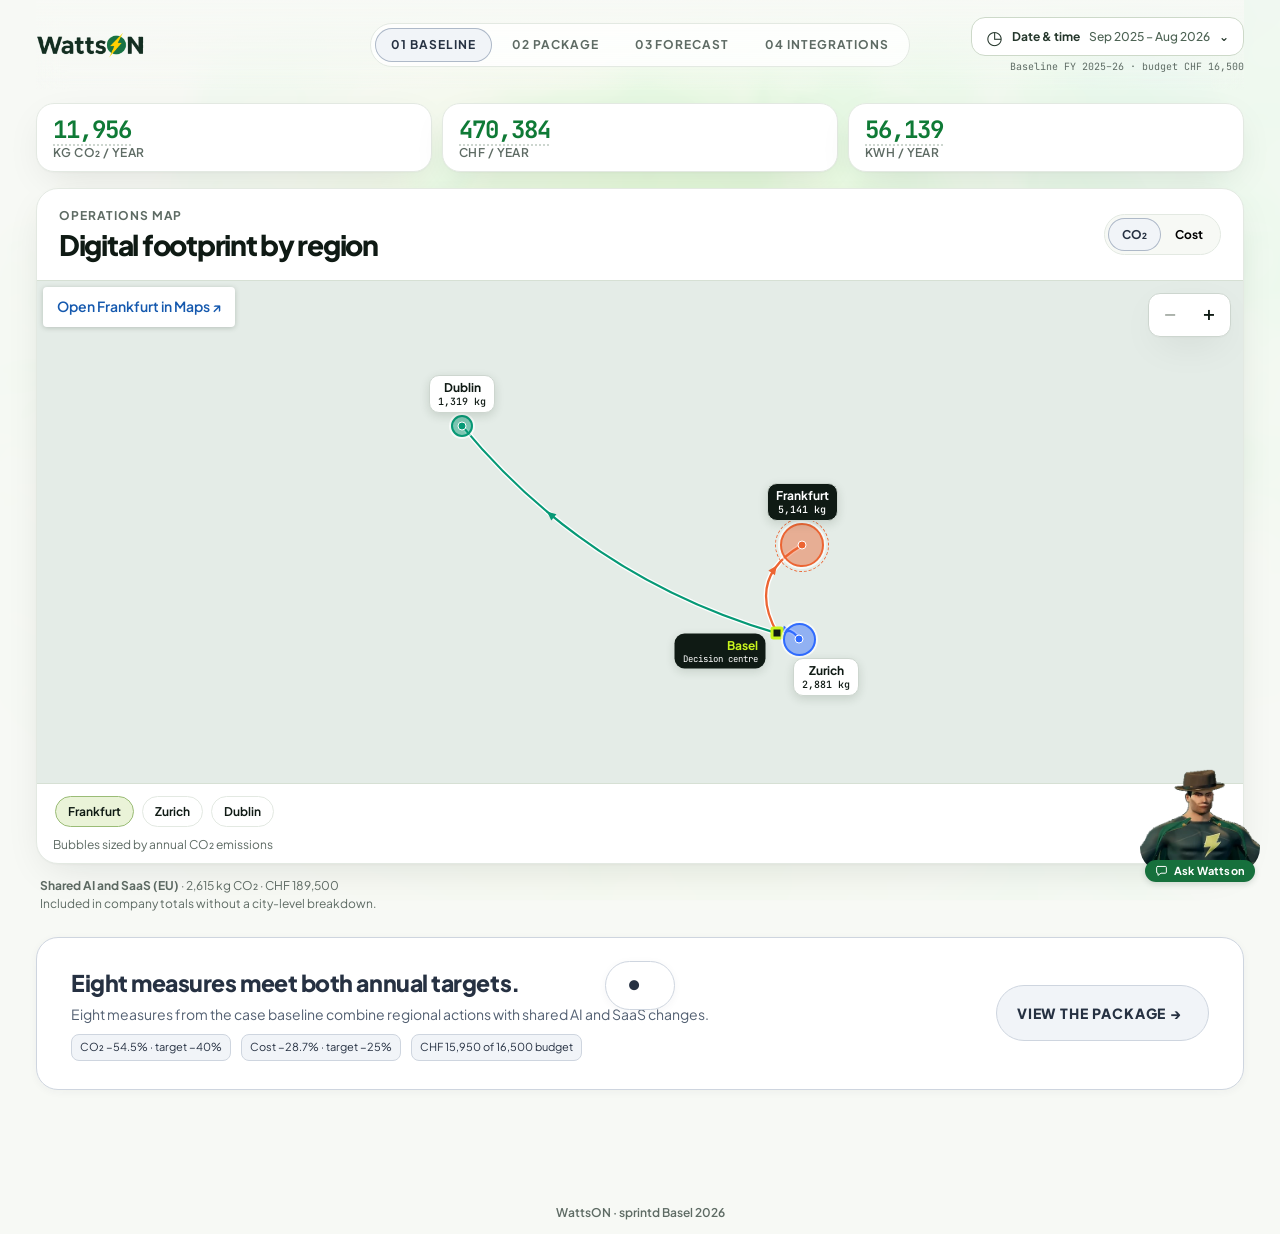
==== commit eebcca27: "feat(frontend): add WattsOn favicon Add an SVG favicon based on the bolt "O" from the WattsOn wordma" ====
--- a/frontend/index.html
+++ b/frontend/index.html
@@ -4,6 +4,7 @@
 <meta charset="UTF-8">
 <meta name="viewport" content="width=device-width, initial-scale=1.0">
 <title>WattsOn · The Baseline</title>
+<link rel="icon" href="assets/WattsOn_favicon.ico" sizes="48x48"><link rel="icon" href="assets/WattsOn_favicon.svg" type="image/svg+xml"><link rel="apple-touch-icon" href="assets/WattsOn_apple-touch-icon.png">
 <link href="https://fonts.googleapis.com/css2?family=Plus+Jakarta+Sans:wght@400;500;600;700;800&family=JetBrains+Mono:wght@400;500;700&display=swap" rel="stylesheet">
 <style>
 :root{
@@ -14,12 +15,12 @@
 }
 *{box-sizing:border-box;margin:0;padding:0}
 html{scroll-behavior:smooth}
-body{background:var(--bg);color:var(--ink);font-family:'Plus Jakarta Sans',system-ui,sans-serif;font-size:16px;line-height:1.5;overflow-x:hidden;-webkit-font-smoothing:antialiased}
-.mono{font-family:'JetBrains Mono',monospace;font-variant-numeric:tabular-nums}
+body{background:var(--bg);color:var(--ink);font-family:var(--font-ui);font-size:16px;line-height:1.5;overflow-x:hidden;-webkit-font-smoothing:antialiased}
+.mono{font-family:var(--font-data);font-variant-numeric:tabular-nums}
 button{font-family:inherit;cursor:pointer}
 :focus-visible{outline:3px solid var(--elec);outline-offset:3px;border-radius:8px}
 #gl{position:fixed;inset:0;width:100%;height:100%;z-index:0;display:block}
-.wrap{position:relative;z-index:2;max-width:1360px;margin:0 auto;padding:0 36px 140px}
+.wrap{--page-gutter:36px;position:relative;z-index:2;max-width:1360px;margin:0 auto;padding:0 var(--page-gutter)}
 .ico{width:1em;height:1em;stroke:currentColor;fill:none;stroke-width:2.2;stroke-linecap:round;stroke-linejoin:round;vertical-align:-.12em}
 
 /* nav */
@@ -150,7 +151,6 @@
 .card .acts .ok:hover{box-shadow:0 10px 24px #0f1a1444;transform:translateY(-1px)}
 .card .acts .no:hover{background:var(--red);border-color:var(--red);color:#fff}
 .card.done{opacity:.55}.card.done .acts{display:none}
-footer{margin-top:100px;padding-top:20px;border-top:1px solid var(--line);display:flex;justify-content:space-between;font-size:11px;letter-spacing:.14em;text-transform:uppercase;color:var(--mute);font-weight:600}
 .reveal{opacity:0;transform:translateY(24px);transition:.8s cubic-bezier(.2,.8,.2,1)}
 .reveal.in{opacity:1;transform:none}
 .reveal .m,.reveal .card{opacity:0;transform:translateY(18px) scale(.97);transition:opacity .45s cubic-bezier(.34,1.3,.5,1),transform .45s cubic-bezier(.34,1.3,.5,1)}
@@ -179,8 +179,6 @@
 .edges path.e{fill:none;stroke:var(--line2);stroke-width:2.5;stroke-linecap:round;transition:d .5s}
 .edges path.e.hot{stroke:var(--eco);stroke-width:3}
 .edges .spark{fill:var(--volt-d);filter:drop-shadow(0 0 4px var(--volt))}
-.edges .opb{font:800 13px 'JetBrains Mono';fill:#fff}
-.edges .opc{fill:var(--ink)}
 .tn{position:absolute;width:232px;border-radius:18px;background:#fff;border:1.5px solid var(--line);box-shadow:var(--shadow);padding:14px 16px 12px;transition:left .5s cubic-bezier(.2,.8,.2,1),top .5s cubic-bezier(.2,.8,.2,1),box-shadow .25s,transform .25s;cursor:pointer;animation:pop .45s cubic-bezier(.34,1.4,.5,1) both}
 @keyframes pop{from{opacity:0;transform:scale(.8)}to{opacity:1;transform:none}}
 .tn:hover{transform:translateY(-3px);box-shadow:0 20px 44px -16px #0f1a1444;border-color:var(--volt-d)}
@@ -282,7 +280,7 @@
   display:flex;align-items:center;justify-content:space-between;gap:12px;flex:none;padding:13px 16px 13px 20px;
   color:#faf8f0;background:linear-gradient(110deg,#233a2d,#10231b 86%);border-bottom:1px solid #ac9a71;
 }
-.ch-top h2{font:500 25px/1.1 Georgia,'Times New Roman',serif;letter-spacing:-.035em}
+.ch-top h2{font:800 var(--text-section)/1.2 var(--font-ui);letter-spacing:-.035em}
 .ch-top .role{display:flex;align-items:center;gap:7px;margin-top:4px;color:#d6dfd2;font-size:11px}
 .ch-top .role i{width:6px;height:6px;border-radius:50%;background:var(--volt)}
 .ch-top .x{
@@ -321,9 +319,9 @@
 /* Offline 3D portrait. Character geometry and skin materials adapted from the MakeHuman Community CC0 assets. */
 .watson-portrait{background-image:url(assets/WattsOn_portrait.webp)}
 
-.crumbs a{display:flex;text-decoration:none}.crumbs a:hover span{background:#eaf1d9}.atlas-hero{padding:36px 0 28px;grid-template-columns:1.4fr 1fr;align-items:center}.atlas-hero h1{font-size:clamp(42px,5.5vw,80px)}.atlas-hero .stat{padding:14px 18px}.stat button{display:block;font:700 28px 'JetBrains Mono',monospace;letter-spacing:-.04em;color:var(--eco-d);background:transparent;border:0}.stat .n:hover{background:var(--volt)}.atlas-grid{display:grid;grid-template-columns:minmax(0,1.95fr) minmax(290px,1fr);gap:18px;align-items:start}.geo-card,.region{min-width:0;margin:0;border:1px solid var(--line);border-radius:var(--r);background:white;box-shadow:var(--shadow);overflow:hidden}.geo-head,.geo-foot{display:flex;justify-content:space-between;align-items:center;gap:12px;padding:18px 22px}.geo-head h2{font-size:23px;letter-spacing:-.04em}.modes{display:flex;background:var(--bg);border:1px solid var(--line);border-radius:30px;padding:3px}.modes button,.geo-foot button{background:none;border:0;padding:9px 14px;font-weight:700;font-size:12px;border-radius:20px}.modes [aria-pressed=true]{background:var(--ink);color:var(--volt)}.map-window{height:clamp(350px,29vw,440px);position:relative;isolation:isolate;overflow:hidden;background:#e4ece7}.map-window iframe,.map-window svg,#pins{position:absolute;inset:0;width:100%;height:100%;border:0}.map-window iframe{pointer-events:none}.map-window.free iframe{pointer-events:auto}.map-window.free #pins,.map-window.free svg{display:none}#pins{pointer-events:none}.map-pin,.hq{position:absolute;transform:translate(-50%,-50%);display:grid;place-items:center}.map-pin{width:44px;height:44px;background:transparent;border:0;pointer-events:auto}.disc{position:absolute;width:var(--size);height:var(--size);border-radius:50%;background:var(--tint);border:2px solid var(--color);transition:width .28s,height .28s;box-shadow:0 0 0 2px #ffffffaa}.disc:after{content:'';display:block;width:7px;height:7px;border:1.5px solid white;border-radius:50%;background:var(--color);position:absolute;left:50%;top:50%;transform:translate(-50%,-50%)}.map-pin[aria-pressed=true] .disc{outline:1.5px dashed var(--color);outline-offset:4px}.pin-text,.hq-label{position:absolute;white-space:nowrap;background:white;border:1px solid var(--line2);box-shadow:0 3px 10px #20342326;border-radius:10px;padding:4px 8px;font:700 12px 'Plus Jakarta Sans',system-ui;color:var(--ink)}.map-pin[aria-pressed=true] .pin-text{background:var(--ink);color:white}.pin-text small{display:block;font:500 10px 'JetBrains Mono',monospace}.pin-FRA .pin-text,.pin-DUB .pin-text{bottom:calc(24px + var(--size)/2)}.pin-ZRH .pin-text{top:calc(24px + var(--size)/2);left:16px}.hq{background:var(--ink);width:13px;height:13px;border:3px solid var(--volt);border-radius:3px}.hq-label{right:15px;top:4px;color:var(--volt);background:var(--ink);border:0;text-align:right}.hq-label small{display:block;color:white;font:9px 'JetBrains Mono',monospace}.geo-foot{font-size:12px;color:var(--mute);padding:9px 16px}.geo-foot button{border:1px solid var(--line);color:var(--ink)}.region{padding:22px 24px;background:linear-gradient(155deg,#fff 48%,#f2f9e4);border-color:#cfdfa9}.region h2{font-size:38px;letter-spacing:-.06em;line-height:1.1;margin:12px 0 3px}.country,.scope{font-size:12px;color:var(--mute)}.regional-total{margin:16px 0 8px;display:flex;align-items:baseline;gap:7px}.regional-total strong{font:700 38px/1 'JetBrains Mono',monospace;letter-spacing:-.065em}.regional-total small{color:var(--mute);font-weight:600}.track{height:7px;background:#e2e8df;border-radius:10px;margin-bottom:5px}.track i{display:block;height:100%;background:var(--accent);border-radius:inherit;transition:width .35s}.region h3{font-size:15px;margin:19px 0 7px}.region details{border-top:1px solid var(--line);padding:8px 0}.region summary{cursor:pointer;font-size:13px;font-weight:700}.region summary b{float:right;font:600 12px 'JetBrains Mono',monospace}.workload{display:flex;justify-content:space-between;align-items:baseline;gap:6px;font-size:12px;color:var(--mute);padding:5px 0 1px 13px}.workload small{white-space:nowrap;font:11px 'JetBrains Mono',monospace}.scope{margin:13px 4px}.scope i{display:inline-block;width:8px;height:8px;background:var(--eu);border-radius:100%;margin-right:4px}.go{text-decoration:none}.cta{margin-top:24px}.cta h3{font-size:23px}.sr{position:absolute;clip-path:inset(50%);width:1px;height:1px;overflow:hidden}.explorer{visibility:hidden}body.explore .explorer{visibility:visible}@media(max-width:930px){.atlas-hero{grid-template-columns:1fr;gap:18px}.hero-stats{grid-template-columns:repeat(4,1fr)}.nav-r{display:none}.atlas-grid{grid-template-columns:minmax(0,1.5fr) minmax(250px,1fr)}.wrap{padding-inline:20px}}@media(max-width:730px){.atlas-grid{grid-template-columns:1fr}.hero-stats{grid-template-columns:1fr 1fr}.wrap{padding-inline:14px}.crumbs span{padding:7px 9px;font-size:10px}.crumbs .future{display:none}.geo-head{padding:14px}.geo-head h2{font-size:18px}.geo-foot{flex-wrap:wrap}.region{padding:20px}.atlas-hero{padding:22px 0}.atlas-hero h1{margin:15px 0}.map-window{height:345px}.cta{padding:20px}.go{justify-self:start}footer{flex-wrap:wrap;gap:12px}.ex-top{flex-wrap:wrap;padding:10px}.ex-top .h{font-size:22px}.ex-tools{gap:4px}.ex-tools button{padding:0 8px}}
-.region{background:#fff;padding:22px}.regionTabs{display:flex;gap:3px;border-radius:12px;padding:4px;background:#f0f4ed;margin:16px 0}.regionTabs button{flex:1;padding:9px 3px;border:0;border-radius:9px;background:none;font-size:12px;font-weight:700;color:var(--mute)}.regionTabs [aria-pressed=true]{background:var(--ink);color:var(--volt)}#insights{font-size:13px;color:var(--ink2)}#insights h4,#books h3{font-size:14px;margin:15px 0 5px}.region .advice h3{font-size:18px;letter-spacing:-.035em;line-height:1.25;margin:7px 0 12px}.waste{padding:0 0 14px}.waste .ph{color:#985619}.waste p{margin-top:5px}.advice{padding:15px;background:linear-gradient(125deg,#f4fae8,#fbfdf6);border:1px solid #c9dfad;border-radius:15px}.advice .ph{color:#40651a;font-size:10px}.savings{display:grid;grid-template-columns:repeat(3,1fr);gap:4px;margin:8px 0}.savings b,.savings span{display:block}.savings b{font:700 16px 'JetBrains Mono',monospace}.savings span,.advice p,#insights small,.fine{font-size:11px;color:var(--mute)}.proof{border:0;background:none;text-decoration:underline;text-underline-offset:4px;color:var(--eco-d);font-weight:700;margin-top:8px}.region .insight summary{display:flex;justify-content:space-between;align-items:center;gap:8px}.insight summary:after{content:'+';font:18px monospace}.insight[open] summary:after{content:'−'}.region .insight summary b{margin-left:auto;color:#466240;max-width:49%;text-align:right;font-size:11px}.insight p{margin:8px 0 4px}.region .insight small{word-break:break-word}.region [hidden],.geo-card [hidden]{display:none!important}.map-tools{position:absolute;z-index:2;top:12px;right:12px;display:flex;gap:3px;background:#fff;border:1px solid var(--line2);border-radius:12px;padding:3px;box-shadow:var(--shadow)}.map-tools button{font:700 16px system-ui;background:white;color:var(--ink);border:0;border-radius:8px;min-width:36px;height:36px}.map-tools button:first-child{font-size:11px;padding-inline:8px}.map-tools button:hover:enabled{background:var(--volt)}.map-tools button:disabled{color:#a8afa8}.sitePin{position:absolute;transform:translate(-50%,-50%);width:44px;height:44px;border:0;background:transparent;pointer-events:auto}.sitePin i{display:block;width:15px;height:15px;margin:auto;border-radius:50%;background:var(--ink);border:3px solid white;box-shadow:0 0 0 2px var(--ink)}.sitePin[aria-pressed=true] i{background:var(--volt)}.sitePin span{position:absolute;left:50%;bottom:32px;transform:translateX(-50%);padding:5px 9px;background:white;color:var(--ink);border-radius:8px;box-shadow:var(--shadow);font:700 11px system-ui;white-space:nowrap}.point-1 span{bottom:auto;top:32px}.sitePin[aria-pressed=true] span{background:var(--ink);color:var(--volt)}.site-info{margin:0 18px 6px;padding:12px 14px;background:#f2f6ec;border-radius:12px;font-size:12px}.site-info strong{display:block;font-size:16px}.site-info .ph{font-size:9px}.geo-foot{flex-wrap:wrap}.map-links{display:flex;gap:5px;align-items:center;flex-wrap:wrap}.geo-foot .focus-btn{background:var(--ink);color:var(--volt)}.scope{clear:both}.area-switch{display:flex;align-items:center;gap:8px;flex-wrap:wrap;padding:12px 18px 0}.area-switch button{background:white;color:var(--ink);border:1px solid var(--line);padding:7px 12px;border-radius:16px;font-size:12px;font-weight:650}.area-switch [aria-pressed=true]{background:#eaf3d8;border-color:#9abc76}.fine{margin-bottom:10px}.package-goals{display:flex;gap:10px;flex-wrap:wrap;margin-top:9px}.package-goals span{border:1px solid #617160;padding:4px 8px;border-radius:8px;color:white;font-size:11px}.site-info p{margin-top:3px}.map-window{touch-action:pan-y}.atlas-grid{align-items:start}.region:focus{outline:none}@media(min-width:1000px){.atlas-hero{padding:24px 0}.atlas-hero h1{font-size:clamp(44px,4.8vw,72px)}}.site-metrics{font:600 11px/1.6 "JetBrains Mono",monospace;color:var(--eco-d);padding-top:5px}</style>
-<link rel="stylesheet" href="assets/WattsOn_timeline.css"><script src="assets/WattsOn_timeline.js"></script>
+.crumbs a{display:flex;text-decoration:none}.crumbs a:hover span{background:#eaf1d9}.atlas-hero{padding:36px 0 28px;grid-template-columns:1.4fr 1fr;align-items:center}.atlas-hero h1{font-size:clamp(42px,5.5vw,80px)}.atlas-hero .stat{padding:14px 18px}.stat button{display:block;font:700 28px 'JetBrains Mono',monospace;letter-spacing:-.04em;color:var(--eco-d);background:transparent;border:0}.stat .n:hover{background:var(--volt)}.atlas-grid{display:grid;grid-template-columns:minmax(0,1.95fr) minmax(290px,1fr);gap:18px;align-items:start}.geo-card,.region{min-width:0;margin:0;border:1px solid var(--line);border-radius:var(--r);background:white;box-shadow:var(--shadow);overflow:hidden}.geo-head,.geo-foot{display:flex;justify-content:space-between;align-items:center;gap:12px;padding:18px 22px}.geo-head h2{font-size:23px;letter-spacing:-.04em}.modes{display:flex;background:var(--bg);border:1px solid var(--line);border-radius:30px;padding:3px}.modes button,.geo-foot button{background:none;border:0;padding:9px 14px;font-weight:700;font-size:12px;border-radius:20px}.modes [aria-pressed=true]{background:var(--ink);color:var(--volt)}.map-window{height:clamp(350px,29vw,440px);position:relative;isolation:isolate;overflow:hidden;background:#e4ece7}.map-window iframe,.map-window svg,#pins{position:absolute;inset:0;width:100%;height:100%;border:0}.map-window iframe{pointer-events:none}.map-window.free iframe{pointer-events:auto}.map-window.free #pins,.map-window.free svg{display:none}#pins{pointer-events:none}.map-pin,.hq{position:absolute;transform:translate(-50%,-50%);display:grid;place-items:center}.map-pin{width:44px;height:44px;background:transparent;border:0;pointer-events:auto}.disc{position:absolute;width:var(--size);height:var(--size);border-radius:50%;background:var(--tint);border:2px solid var(--color);transition:width .28s,height .28s;box-shadow:0 0 0 2px #ffffffaa}.disc:after{content:'';display:block;width:7px;height:7px;border:1.5px solid white;border-radius:50%;background:var(--color);position:absolute;left:50%;top:50%;transform:translate(-50%,-50%)}.map-pin[aria-pressed=true] .disc{outline:1.5px dashed var(--color);outline-offset:4px}.pin-text,.hq-label{position:absolute;white-space:nowrap;background:white;border:1px solid var(--line2);box-shadow:0 3px 10px #20342326;border-radius:10px;padding:4px 8px;font:700 12px 'Plus Jakarta Sans',system-ui;color:var(--ink)}.map-pin[aria-pressed=true] .pin-text{background:var(--ink);color:white}.pin-text small{display:block;font:500 10px 'JetBrains Mono',monospace}.pin-FRA .pin-text,.pin-DUB .pin-text{bottom:calc(24px + var(--size)/2)}.pin-ZRH .pin-text{top:calc(24px + var(--size)/2);left:16px}.hq{background:var(--ink);width:13px;height:13px;border:3px solid var(--volt);border-radius:3px}.hq-label{right:15px;top:4px;color:var(--volt);background:var(--ink);border:0;text-align:right}.hq-label small{display:block;color:white;font:9px 'JetBrains Mono',monospace}.geo-foot{font-size:12px;color:var(--mute);padding:9px 16px}.geo-foot button{border:1px solid var(--line);color:var(--ink)}.region{padding:22px 24px;background:linear-gradient(155deg,#fff 48%,#f2f9e4);border-color:#cfdfa9}.region h2{font-size:38px;letter-spacing:-.06em;line-height:1.1;margin:12px 0 3px}.country,.scope{font-size:12px;color:var(--mute)}.regional-total{margin:16px 0 8px;display:flex;align-items:baseline;gap:7px}.regional-total strong{font:700 38px/1 'JetBrains Mono',monospace;letter-spacing:-.065em}.regional-total small{color:var(--mute);font-weight:600}.track{height:7px;background:#e2e8df;border-radius:10px;margin-bottom:5px}.track i{display:block;height:100%;background:var(--accent);border-radius:inherit;transition:width .35s}.region h3{font-size:15px;margin:19px 0 7px}.region details{border-top:1px solid var(--line);padding:8px 0}.region summary{cursor:pointer;font-size:13px;font-weight:700}.region summary b{float:right;font:600 12px 'JetBrains Mono',monospace}.workload{display:flex;justify-content:space-between;align-items:baseline;gap:6px;font-size:12px;color:var(--mute);padding:5px 0 1px 13px}.workload small{white-space:nowrap;font:11px 'JetBrains Mono',monospace}.scope{margin:13px 4px}.scope i{display:inline-block;width:8px;height:8px;background:var(--eu);border-radius:100%;margin-right:4px}.go{text-decoration:none}.cta{margin-top:24px}.cta h3{font-size:23px}.sr{position:absolute;clip-path:inset(50%);width:1px;height:1px;overflow:hidden}.explorer{visibility:hidden}body.explore .explorer{visibility:visible}@media(max-width:930px){.atlas-hero{grid-template-columns:1fr;gap:18px}.hero-stats{grid-template-columns:repeat(4,1fr)}.nav-r{display:none}.atlas-grid{grid-template-columns:minmax(0,1.5fr) minmax(250px,1fr)}.wrap{--page-gutter:20px}}@media(max-width:730px){.atlas-grid{grid-template-columns:1fr}.hero-stats{grid-template-columns:1fr 1fr}.wrap{--page-gutter:14px}.crumbs .future{display:none}.geo-head{padding:14px}.geo-head h2{font-size:18px}.geo-foot{flex-wrap:wrap}.region{padding:20px}.atlas-hero{padding:22px 0}.atlas-hero h1{margin:15px 0}.map-window{height:345px}.cta{padding:20px}.go{justify-self:start}.ex-top{flex-wrap:wrap;padding:10px}.ex-top .h{font-size:22px}.ex-tools{gap:4px}.ex-tools button{padding:0 8px}}
+.region{background:#fff;padding:22px}.regionTabs{display:flex;gap:3px;border-radius:12px;padding:4px;background:#f0f4ed;margin:16px 0}.regionTabs button{flex:1;padding:9px 3px;border:0;border-radius:9px;background:none;font-size:12px;font-weight:700;color:var(--mute)}.regionTabs [aria-pressed=true]{background:var(--ink);color:var(--volt)}#insights{font-size:13px;color:var(--ink2)}#insights h4,#books h3{font-size:14px;margin:15px 0 5px}.region .advice h3{font-size:18px;letter-spacing:-.035em;line-height:1.25;margin:7px 0 12px}.waste{padding:0 0 14px}.waste .ph{color:#985619}.waste p{margin-top:5px}.advice{padding:15px;background:linear-gradient(125deg,#f4fae8,#fbfdf6);border:1px solid #c9dfad;border-radius:15px}.advice .ph{color:#40651a;font-size:10px}.savings{display:grid;grid-template-columns:repeat(3,1fr);gap:4px;margin:8px 0}.savings b,.savings span{display:block}.savings b{font:700 16px 'JetBrains Mono',monospace}.savings span,.advice p,#insights small,.fine{font-size:11px;color:var(--mute)}.proof{border:0;background:none;text-decoration:underline;text-underline-offset:4px;color:var(--eco-d);font-weight:700;margin-top:8px}.region .insight summary{display:flex;justify-content:space-between;align-items:center;gap:8px}.insight summary:after{content:'+';font:18px monospace}.insight[open] summary:after{content:'−'}.region .insight summary b{margin-left:auto;color:#466240;max-width:49%;text-align:right;font-size:11px}.insight p{margin:8px 0 4px}.region .insight small{word-break:break-word}.region [hidden],.geo-card [hidden]{display:none!important}.map-tools{position:absolute;z-index:2;top:12px;right:12px;display:flex;gap:3px;background:#fff;border:1px solid var(--line2);border-radius:12px;padding:3px;box-shadow:var(--shadow)}.map-tools button{font:700 16px system-ui;background:white;color:var(--ink);border:0;border-radius:8px;min-width:36px;height:36px}.map-tools button:first-child{font-size:11px;padding-inline:8px}.map-tools button:hover:enabled{background:var(--volt)}.map-tools button:disabled{color:#a8afa8}.sitePin{position:absolute;transform:translate(-50%,-50%);width:44px;height:44px;border:0;background:transparent;pointer-events:auto}.sitePin i{display:block;width:15px;height:15px;margin:auto;border-radius:50%;background:var(--ink);border:3px solid white;box-shadow:0 0 0 2px var(--ink)}.sitePin[aria-pressed=true] i{background:var(--volt)}.sitePin span{position:absolute;left:50%;bottom:32px;transform:translateX(-50%);padding:5px 9px;background:white;color:var(--ink);border-radius:8px;box-shadow:var(--shadow);font:700 11px var(--font-ui);white-space:nowrap}.point-1 span{bottom:auto;top:32px}.sitePin[aria-pressed=true] span{background:var(--ink);color:var(--volt)}.site-info{margin:0 18px 6px;padding:12px 14px;background:#f2f6ec;border-radius:12px;font-size:12px}.site-info strong{display:block;font-size:16px}.site-info .ph{font-size:9px}.geo-foot{flex-wrap:wrap}.map-links{display:flex;gap:5px;align-items:center;flex-wrap:wrap}.geo-foot .focus-btn{background:var(--ink);color:var(--volt)}.scope{clear:both}.area-switch{display:flex;align-items:center;gap:8px;flex-wrap:wrap;padding:12px 18px 0}.area-switch button{background:white;color:var(--ink);border:1px solid var(--line);padding:7px 12px;border-radius:16px;font-size:12px;font-weight:650}.area-switch [aria-pressed=true]{background:#eaf3d8;border-color:#9abc76}.fine{margin-bottom:10px}.package-goals{display:flex;gap:10px;flex-wrap:wrap;margin-top:9px}.package-goals span{border:1px solid #617160;padding:4px 8px;border-radius:8px;color:white;font-size:11px}.site-info p{margin-top:3px}.map-window{touch-action:pan-y}.atlas-grid{align-items:start}.region:focus{outline:none}@media(min-width:1000px){.atlas-hero{padding:24px 0}.atlas-hero h1{font-size:clamp(44px,4.8vw,72px)}}.site-metrics{font:600 11px/1.6 "JetBrains Mono",monospace;color:var(--eco-d);padding-top:5px}</style>
+<link rel="stylesheet" href="assets/WattsOn_timeline.css?v=aligned-nav"><script src="assets/WattsOn_timeline.js?v=footer-bottom"></script>
 <link rel="stylesheet" href="assets/WattsOn_guide.css">
 <script defer src="assets/WattsOn_guide.js"></script>
 </head>
@@ -337,26 +335,21 @@
 <div class="wrap">
 <nav>
   <div class="logo"><img class="brand-wordmark" src="assets/WattsOn_logo.webp" alt="WattsOn" width="760" height="310"></div>
-  <div class="crumbs"><span class="on" aria-current="page">01 Baseline</span><a href="package.html"><span>02 Package</span></a><a href="forecast.html" style="display:flex;text-decoration:none"><span>03 Forecast</span></a></div>
+  <div class="crumbs"><span class="on" aria-current="page">01 Baseline</span><a href="package.html"><span>02 Package</span></a><a href="forecast.html" style="display:flex;text-decoration:none"><span>03 Forecast</span></a><a href="integrations.html" style="display:flex;text-decoration:none"><span>04 Integrations</span></a></div>
   <div class="nav-period"><div class="time-host"></div><div class="nav-r mono">FY Sep 25 – Aug 26 · budget CHF 16,500</div></div>
 </nav>
 
-<div class="atlas-summary">
- <div class="hero-stats"><div class="stat"><button class="n" data-tree="co2" data-count="11956">11,956</button><span>kg CO₂ / year</span></div><div class="stat"><button class="n" data-tree="cost" data-count="470384">470,384</button><span>CHF / year</span></div><div class="stat"><button class="n" data-tree="energy" data-count="56139">56,139</button><span>kWh / year</span></div><div class="stat"><b>3</b><span>Mapped cloud regions</span></div></div>
+<div class="atlas-summary baseline-summary">
+ <div class="hero-stats"><div class="stat"><button class="n" data-tree="co2" data-count="11956">11,956</button><span>kg CO₂ / year</span></div><div class="stat"><button class="n" data-tree="cost" data-count="470384">470,384</button><span>CHF / year</span></div><div class="stat"><button class="n" data-tree="energy" data-count="56139">56,139</button><span>kWh / year</span></div></div>
 </div>
 <main><div class="atlas-grid"><section class="geo-card">
-<div class="geo-head"><div><div class="ph">Operations map</div><h1>Basel’s cloud footprint</h1></div><div class="modes" aria-label="Bubble metric" role="group"><button data-mode="co2" aria-pressed="true">CO₂</button><button data-mode="chf" aria-pressed="false">Cost</button></div></div>
+<div class="geo-head"><div><div class="ph">Operations map</div><h1>Digital footprint by region</h1></div><div class="modes" aria-label="Bubble metric" role="group"><button data-mode="co2" aria-pressed="true">CO₂</button><button data-mode="chf" aria-pressed="false">Cost</button></div></div>
 <div class="map-stage"><div class="map-window" id="geoWindow" aria-label="Regional operations map"><iframe id="googleMap" title="Google Maps view of Western Europe" tabindex="-1" referrerpolicy="no-referrer-when-downgrade"></iframe><svg id="routes" aria-hidden="true"></svg><div id="pins"></div><a class="map-launch" id="mapLaunch" href="https://www.google.com/maps/@?api=1&amp;map_action=map&amp;center=50.48%2C1.55&amp;zoom=6" aria-label="Open this view in Google Maps">Open in Maps &#8599;</a><div class="map-tools" aria-label="Map zoom"><button id="mapBack" hidden>← Europe</button><button id="zoomOut" aria-label="Zoom out">−</button><button id="zoomIn" aria-label="Zoom in to local workloads">+</button></div></div><aside class="region" id="region" tabindex="-1" hidden aria-labelledby="city"><div class="region-scroll"><div class="cloud-head"><span>Selected region · <b id="code"></b></span><button id="cloudClose" aria-label="Close region details" class="dialog-close"><svg aria-hidden="true" focusable="false" viewBox="0 0 24 24"><path d="M6 6l12 12M18 6L6 18"/></svg></button></div><div class="region-summary"><h2 id="city"></h2><div class="country" id="country"></div><div class="regional-total"><strong id="amount"></strong><small id="units"></small></div></div><div class="track"><i id="shareBar"></i></div><p class="country" id="share"></p><div class="regionTabs" id="regionTabs" role="group" aria-label="Regional detail"><button>Overview</button><button>Workloads</button><button>Evidence</button></div><a id="regionMaps" class="region-map-link" href="https://www.google.com/maps/search/?api=1&amp;query=Frankfurt%2C%20Germany">Open Frankfurt in Maps</a><div id="insights"></div><div id="books" hidden><h3>Regional cloud ledger</h3><p class="fine">Annual baseline by department and tool. Values rounded.</p><div id="breakdown"></div></div><span class="sr" id="announcement" role="status"></span></div></aside></div><div class="area-switch" id="areaSwitch" role="group" aria-label="Select region"></div>
-<div class="geo-foot"><span id="legend"></span><div class="map-links"><button id="regionAction" class="focus-btn">Local workloads</button><button id="readRegion">Read region ↓</button><a id="openGoogleMaps" href="https://www.google.com/maps/search/?api=1&amp;query=47.5596%2C7.5886" target="_blank" rel="noopener noreferrer" aria-label="Open selected region in Google Maps">Expand map</a></div></div><div class="site-info" id="siteInfo" hidden></div></section>
+<div class="geo-foot"><span id="legend" aria-live="polite"></span></div><div class="site-info" id="siteInfo" hidden></div></section>
 </div>
-<p class="scope"><i></i> EU-mixed AI and SaaS are counted separately in the company totals · <span id="mixedPeriod">2,615 kg CO₂ · CHF 189,500</span></p>
+<p class="scope"><strong>Shared AI and SaaS (EU)</strong> · <span id="mixedPeriod">2,615 kg CO₂ · CHF 189,500</span><br>Included in company totals without a city-level breakdown.</p>
 <div class="cta"><div><h3>Eight measures meet both annual targets.</h3><p>Eight measures from the case baseline combine regional actions with shared AI and SaaS changes.<span class="package-goals"><span>CO₂ −54.5% · target −40%</span><span>Cost −28.7% · target −25%</span><span>CHF 15,950 of 16,500 budget</span></span></p></div><a class="go" href="package.html">View the package →</a></div>
-</main><footer><span>WattsOn · sprintd Basel 2026</span><span id="periodFoot">Sep 2025 – Aug 2026</span><span>01 / Baseline</span></footer></div>
-<dialog id="mapsDialog" class="maps-dialog" aria-labelledby="mapsDialogTitle">
- <div class="maps-dialog-head"><div><small>Google Maps</small><h2 id="mapsDialogTitle">Selected location</h2></div><form method="dialog"><button aria-label="Close map" class="dialog-close"><svg aria-hidden="true" focusable="false" viewBox="0 0 24 24"><path d="M6 6l12 12M18 6L6 18"/></svg></button></form></div>
- <iframe id="mapsDialogFrame" title="Expanded Google Maps view" referrerpolicy="no-referrer-when-downgrade"></iframe>
- <div class="maps-dialog-foot"><a id="mapsWebsite" href="https://www.google.com/maps/search/?api=1&amp;query=47.5596%2C7.5886">Open Google Maps website ↗</a></div>
-</dialog>
+</main><footer>WattsON · sprintd Basel 2026</footer></div>
 <!-- ═══ TREE EXPLORER ═══ -->
 <div class="explorer" role="dialog" aria-modal="true" aria-labelledby="exH">
   <div class="ex-top">
@@ -365,7 +358,6 @@
     <div class="ex-tools">
       <button onclick="expandAll(true)"><svg class="ico" viewBox="0 0 24 24"><path d="M4 14h16M12 6v16M8 10l4-4 4 4"/></svg>Expand all</button>
       <button onclick="expandAll(false)">Collapse</button>
-      <button onclick="fit()">Fit</button>
       <button class="dialog-close x" onclick="closeTree()" aria-label="Close"><svg aria-hidden="true" focusable="false" viewBox="0 0 24 24"><path d="M6 6l12 12M18 6L6 18"/></svg></button>
     </div>
   </div>
@@ -519,7 +511,7 @@
   if(n.parent){const p=n.parent;const px=40+p.x+GAP/2+NW/2,py=40+p.depth*ROWH+ (p.depth===0?118:110);const cx=left+NW/2,cy=top;const my=(py+cy)/2;
    const d=`M${cx},${cy} C${cx},${my} ${px},${my} ${px},${py}`;const hot=sel&&(sel===n||isAnc(n,sel));
    edges+=`<path class="e${hot?' hot':''}" d="${d}"/><circle class="spark" r="3.5"><animateMotion dur="${1.6+Math.random()}s" repeatCount="indefinite" path="${d}"/></circle>`;
-   if(n.op){edges+=`<g transform="translate(${cx},${cy-22})"><circle class="opc" r="11"/><text class="opb" text-anchor="middle" dy="4.5">${n.op}</text></g>`}}
+  }
  });
  ed.innerHTML=edges;
 }
@@ -529,7 +521,7 @@
  ${n.f?`<div class="formula">${n.f}</div>`:''}${n.note?`<div class="note">${n.note}</div>`:''}${n.warn?`<div class="warnb"><b>Data conflict · </b>${n.warn}</div>`:''}
  ${n.src&&n.src.length?`<div class="k" style="margin-top:14px">Sources</div><div class="srcs">${n.src.map(s=>`<span>${s}</span>`).join('')}</div>`:''}
  ${n.range?`<div class="sens"><h4>Sensitivity · low / mid / high</h4><div class="range"><i style="--x:${n.px||50}%"></i></div><div class="rl"><span>${n.range[0]}</span><span>▲ ${n.range[1]}</span><span>${n.range[2]}</span></div></div>`:''}
- <div class="hint"><svg class="ico" viewBox="0 0 24 24"><circle cx="12" cy="12" r="9"/><path d="M12 11v5M12 8h.01"/></svg><span>Energy flows up the tree. Click a card to read it, click the circle to unfold its factors.</span></div>`;
+ <div class="hint"><svg class="ico" viewBox="0 0 24 24"><circle cx="12" cy="12" r="9"/><path d="M12 11v5M12 8h.01"/></svg><span>Select a card to see its details. Use the control in the card’s top-right corner to expand or collapse its factors.</span></div>`;
  render()}
 let idc=0;function ids(n){n.id='n'+(idc++);(n.kids||[]).forEach(ids)}
 function openTree(key){const t=timeline.tree(T[key]);if(!t)return;curKey=key;
@@ -683,7 +675,6 @@
  }
  byId('books').querySelector('.fine').textContent=(timeline.full?'Annual baseline':'Selected period')+' by department and tool. Values rounded.';
  if(tabName==='Overview')byId('explainRegional').onclick=()=>openTree(p.measure.toLowerCase());
- byId('regionAction').textContent=active.name+' workloads';
 }
 function selectTab(name){tabName=name;updateInspector()}
 function chooseRegion(r,zoomIn=false){
@@ -723,34 +714,24 @@
  return regions.reduce((best,r)=>{const distance=c=>Math.hypot(parseFloat(c.pin.style.left)-x,parseFloat(c.pin.style.top)-y);return distance(r)<distance(best)?r:best},active)
 }
 
-const basel={lat:47.5596,lng:7.5886}, mapBox=document.getElementById('geoWindow');
+const basel={lat:47.5596,lng:7.5886}, mapBox=document.getElementById('geoWindow'), mapFrame=document.getElementById('googleMap');
 const byId=id=>document.getElementById(id), format=n=>timeline.number(n);
 let metric='co2',active=regions[0],lastMap='';
 function mapsDestination(){
  const site=localLevel && chosenSite!==null ? profiles[active.code].sites[chosenSite] : null;
  const name=site ? site[0]+' · '+active.name : active.name;
  const query=site ? (active.lat+site[3]).toFixed(5)+','+(active.lng+site[4]).toFixed(5) : active.name+', '+active.place;
- return {name,query,site};
+ return {name,query};
 }
 function updateMapsLink(){
  const {name,query}=mapsDestination();
  const href='https://www.google.com/maps/search/?api=1&query='+encodeURIComponent(query);
- for(const id of ['mapLaunch','regionMaps','mapsWebsite']){
+ for(const id of ['mapLaunch','regionMaps']){
   const link=byId(id);
   link.href=href;
   link.textContent='Open '+name+' in Maps ↗';
  }
- byId('openGoogleMaps').href=href;
- byId('openGoogleMaps').setAttribute('aria-label','Expand map for '+name);
-}
-byId('openGoogleMaps').onclick=e=>{
- e.preventDefault();
- const {name,query,site}=mapsDestination();
- byId('mapsDialogTitle').textContent=name;
- byId('mapsDialogFrame').src='https://maps.google.com/maps?q='+encodeURIComponent(query)+'&z='+(site?15:11)+'&hl=en&output=embed';
- byId('mapsDialog').showModal();
-};
-byId('mapsDialog').onclose=()=>{byId('mapsDialogFrame').src='about:blank'};
+}
 function showRegion(region){
  active=region;
  updateMapsLink();
@@ -796,8 +777,10 @@
  updateMapsLink();
  origin.hidden=!!localLevel;byId('routes').style.display=localLevel?'none':'';
  regions.forEach(r=>r.pin.hidden=!!localLevel);
- const src='https://maps.google.com/maps?ll='+mapCenter.lat+','+mapCenter.lng+'&z='+zoom+'&t=m&hl=en&output=embed';
- if(lastMap!==src){byId('googleMap').src=src;lastMap=src}
+ // Keep the overlay aligned when the display-only iframe clips its left control strip.
+ const mapLongitude=mapCenter.lng+mapFrame.offsetLeft*180/scale;
+ const src='https://maps.google.com/maps?ll='+mapCenter.lat+','+mapLongitude+'&z='+zoom+'&t=m&hl=en&output=embed';
+ if(lastMap!==src){mapFrame.src=src;lastMap=src}
  function point(city){const [x,y]=world(city);return {x:width/2+(x-centerPoint[0])*scale,y:height/2+(y-centerPoint[1])*scale}}
  function place(node,p){node.style.left=p.x+'px';node.style.top=p.y+'px'}
  const start=point(basel);place(origin,start);
@@ -814,15 +797,15 @@
   const angle=Math.atan2((1-t)*(cy-start.y)+t*(end.y-cy),(1-t)*(cx-start.x)+t*(end.x-cx))*180/Math.PI;
   drawing+='<path d="'+path+'" fill="none" stroke="white" stroke-width="4.8"/><path d="'+path+'" fill="none" stroke="'+r.color+'" stroke-width="2.2"/><path d="M-6 -4 L3 0 -6 4Z" fill="'+r.color+'" transform="translate('+ax+' '+ay+') rotate('+angle+')"/>';
  });
- renderLocalSites(point,place);byId('routes').innerHTML=drawing;byId('legend').textContent=localLevel?'Illustrative site locations · select a pin':(timeline.full?'Bubble area = annual ':'Bubble area = selected period ')+(metric==='co2'?'CO₂ emissions':'cost in CHF');
+ renderLocalSites(point,place);byId('routes').innerHTML=drawing;
+ const metricLabel=metric==='co2'?'CO₂ emissions':'cost (CHF)';
+ byId('legend').textContent=localLevel?'Illustrative site locations · select a pin':`Bubbles sized by ${timeline.full?'annual '+metricLabel:metricLabel+' for the selected period'}`;
 }
 document.querySelectorAll('[data-mode]').forEach(b=>b.onclick=()=>{
  metric=b.dataset.mode;document.querySelectorAll('[data-mode]').forEach(s=>s.setAttribute('aria-pressed',s===b));showRegion(active);positionMap()
 });
 byId('zoomIn').onclick=()=>zoomTo(1);byId('zoomOut').onclick=()=>zoomTo(-1);
 byId('mapBack').onclick=()=>{localLevel=0;chosenSite=null;positionMap();closeRegionDetails()};
-byId('regionAction').onclick=()=>{if(!localLevel)zoomTo(1);selectTab('Workloads');openRegionDetails()};
-byId('readRegion').onclick=()=>{selectTab('Overview');openRegionDetails()};
 byId('regionTabs').querySelectorAll('button').forEach(b=>b.onclick=()=>selectTab(b.textContent));
 mapBox.addEventListener('dblclick',e=>{if(!e.target.closest('button'))zoomTo(1,localLevel?active:nearestRegion(e))});
 let lastWheel=0;
@@ -841,7 +824,6 @@
  }
  regionalData.forEach((row,i)=>{for(const key of ['co2','chf'])row[key]=annualBooks[i][key]*timeline.share});
  byId('mixedPeriod').textContent=timeline.total(2615)+' kg CO₂ · CHF '+timeline.total(189500);
- byId('periodFoot').textContent=timeline.label;
  showRegion(active);positionMap();
 }
 let cloudTrigger=null;
@@ -860,13 +842,13 @@
  byId('region').hidden=true;
  positionMap();
  byId('watsonThought').hidden=true;
- if(cloudTrigger?.isConnected&&!cloudTrigger.hidden)cloudTrigger.focus({preventScroll:true});
- else byId('readRegion').focus({preventScroll:true});
+ if(cloudTrigger?.isConnected&&!cloudTrigger.closest('[hidden]')&&!cloudTrigger.disabled&&cloudTrigger!==document.body)cloudTrigger.focus({preventScroll:true});
+ else (localLevel?byId('zoomOut'):active.pin).focus({preventScroll:true});
 }
 byId('cloudClose').onclick=closeRegionDetails;
 byId('dismissThought').onclick=()=>{byId('watsonThought').hidden=true;launcher.focus({preventScroll:true})};
 document.addEventListener('keydown',e=>{if(e.key==='Escape'&&!byId('region').hidden&&!document.body.classList.contains('explore')&&!document.body.classList.contains('chat-open')){closeRegionDetails();e.stopImmediatePropagation()}},true);
-document.addEventListener('pointerdown',e=>{if(!byId('region').hidden&&!document.body.classList.contains('explore')&&!e.target.closest('.region,.map-launch,.maps-dialog,.area-switch,.map-pin,.geo-foot,.time-host,.fab,.chat,.map-tools,.sitePin,.watson-thought,.modes')){closeRegionDetails()}});
+document.addEventListener('pointerdown',e=>{if(!byId('region').hidden&&!document.body.classList.contains('explore')&&!e.target.closest('.region,.map-launch,.area-switch,.map-pin,.geo-foot,.time-host,.fab,.chat,.map-tools,.sitePin,.watson-thought,.modes')){closeRegionDetails()}});
 
 new ResizeObserver(positionMap).observe(mapBox);showRegion(active);positionMap();
 </script><script>
@@ -899,5 +881,5 @@
  if(document.body.classList.contains('explore')&&curKey)openTree(curKey);
 }
 document.addEventListener('timelinechange',periodLabels);
-</script></body>
+</script><script src="assets/WattsOn_wattson_llm.js"></script></body>
 </html>
